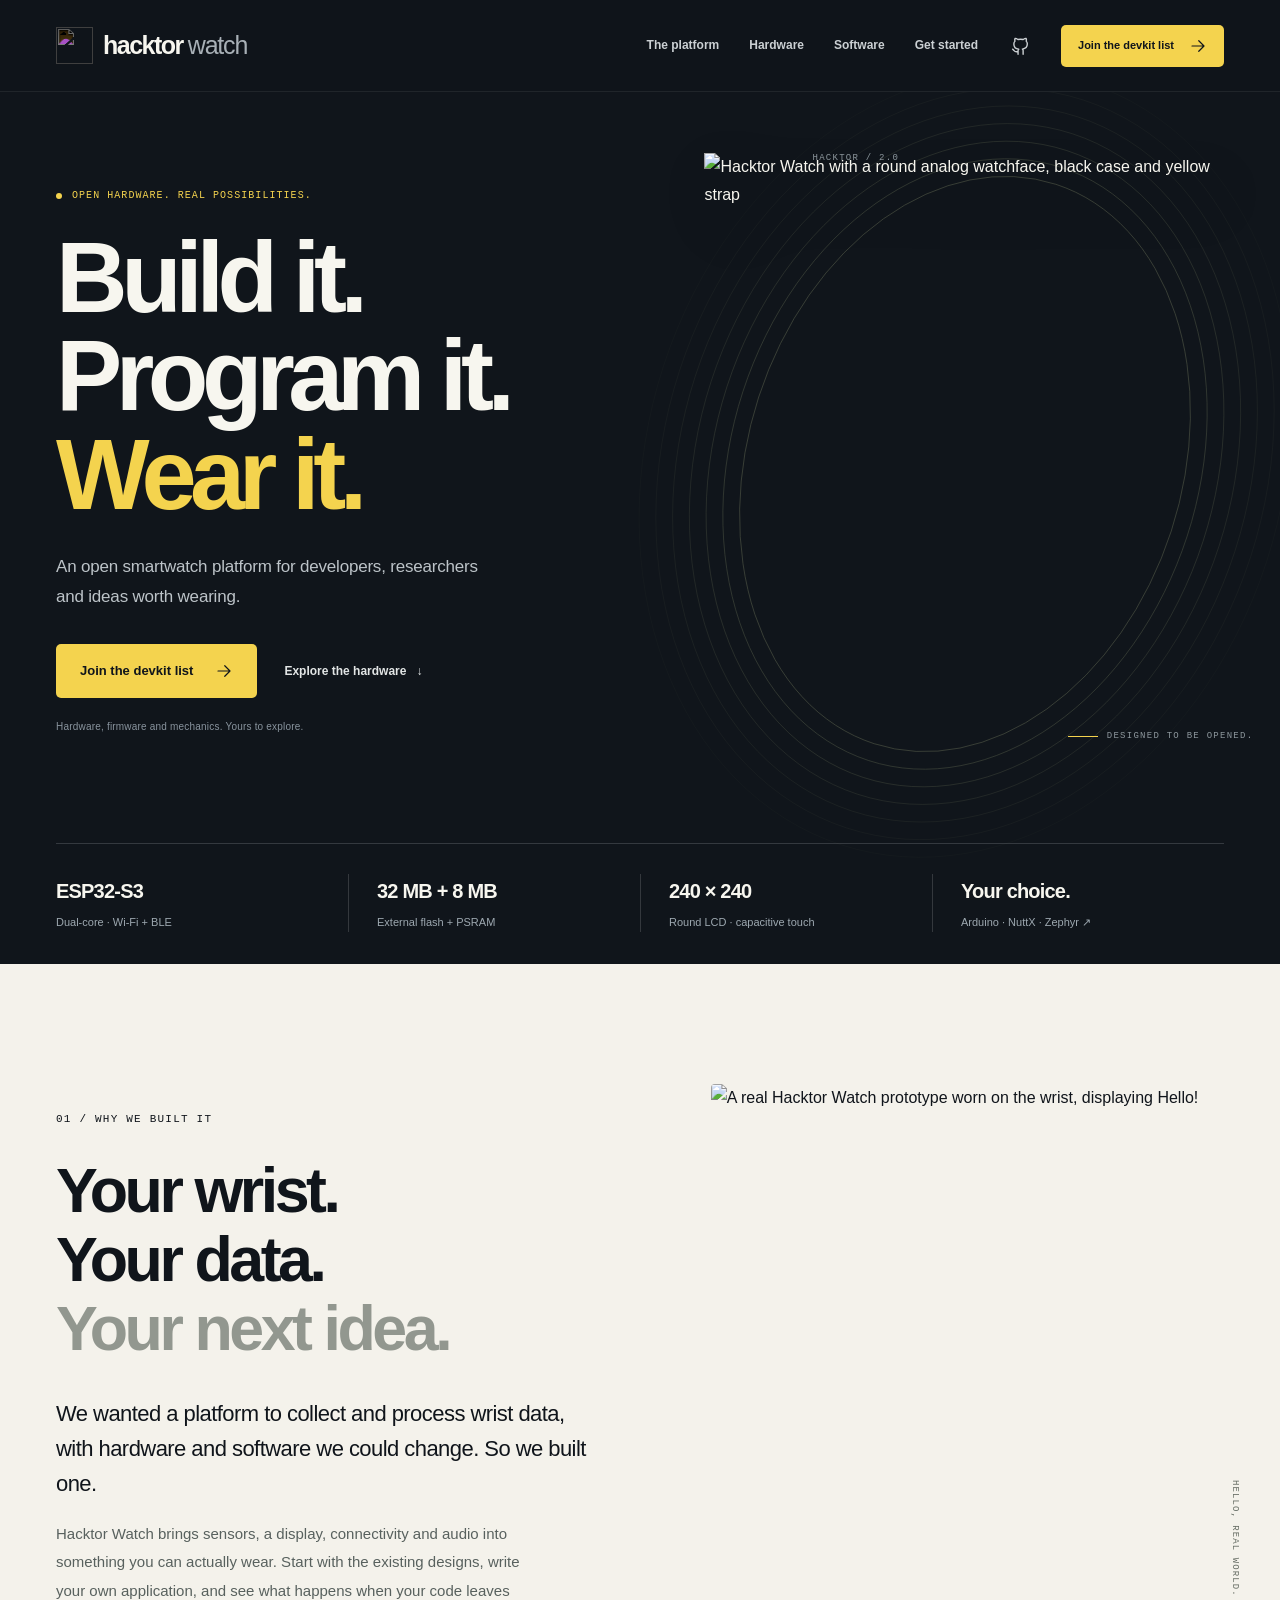
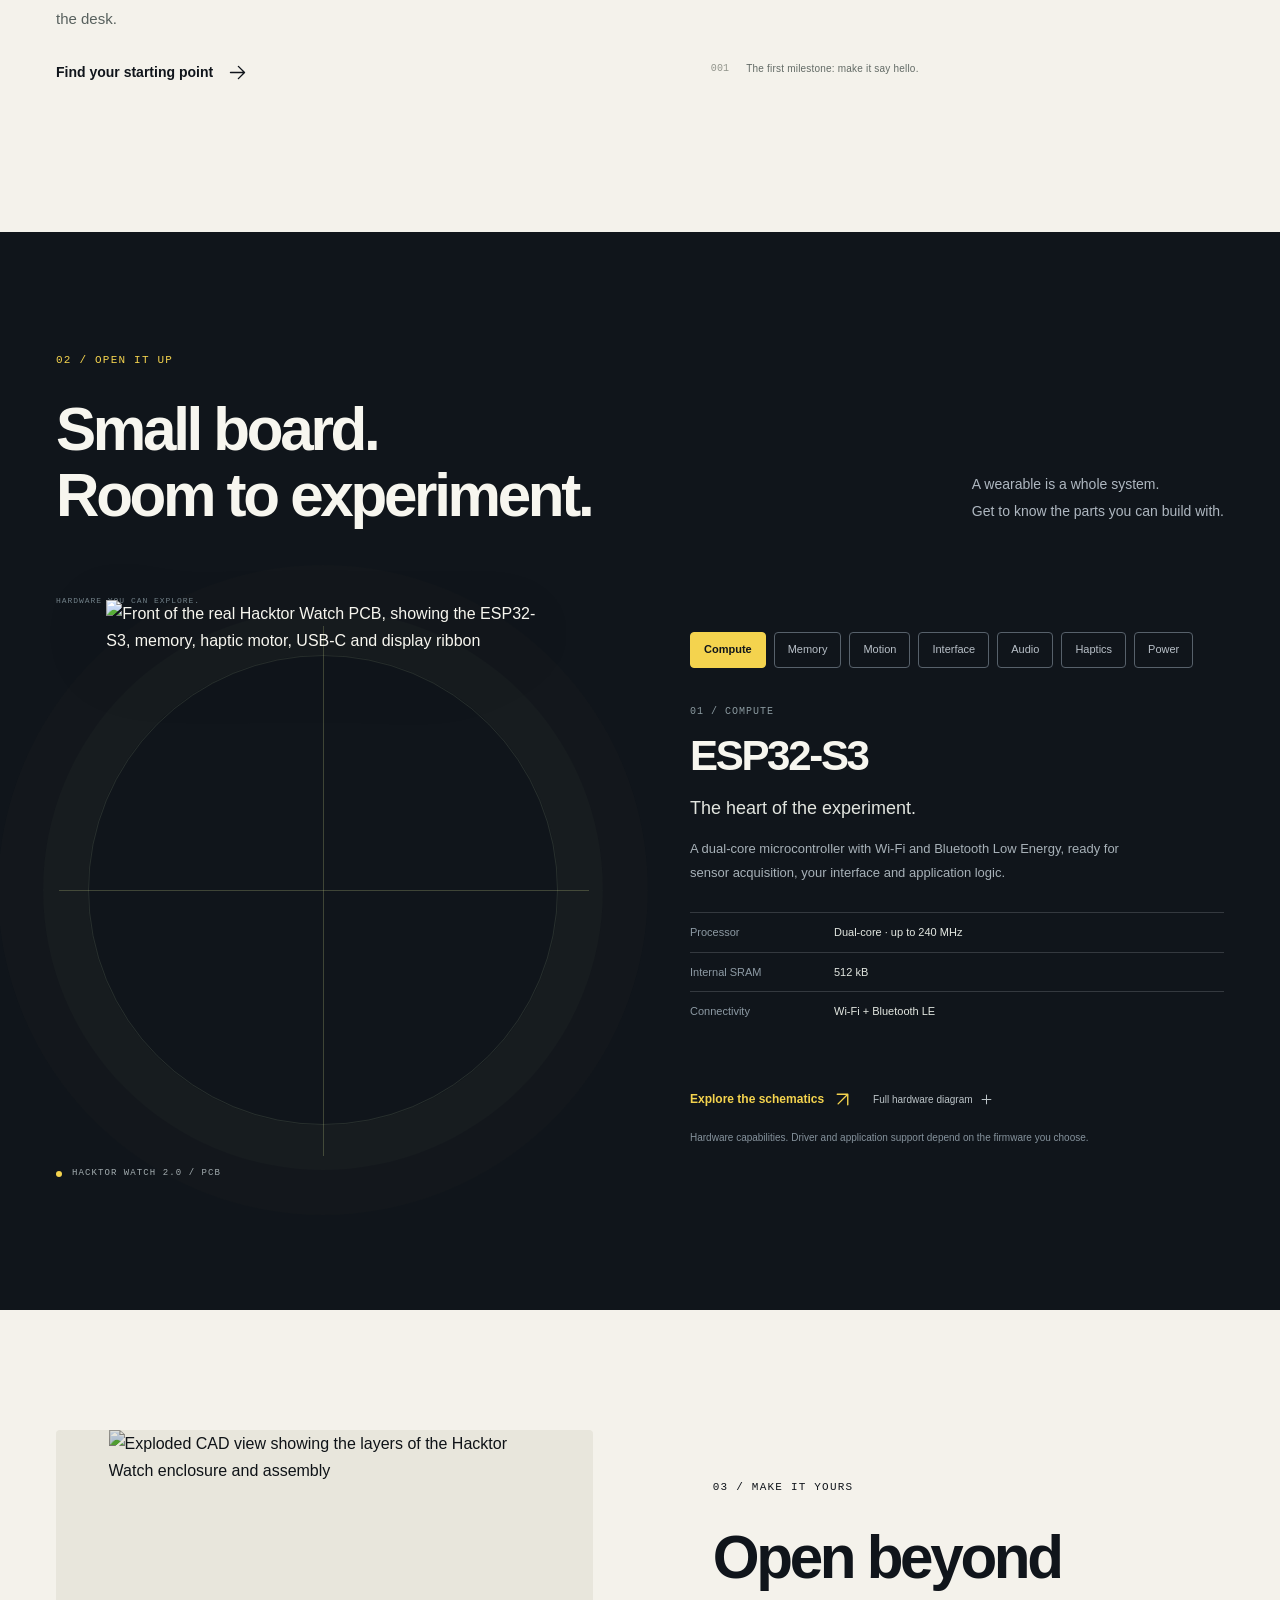
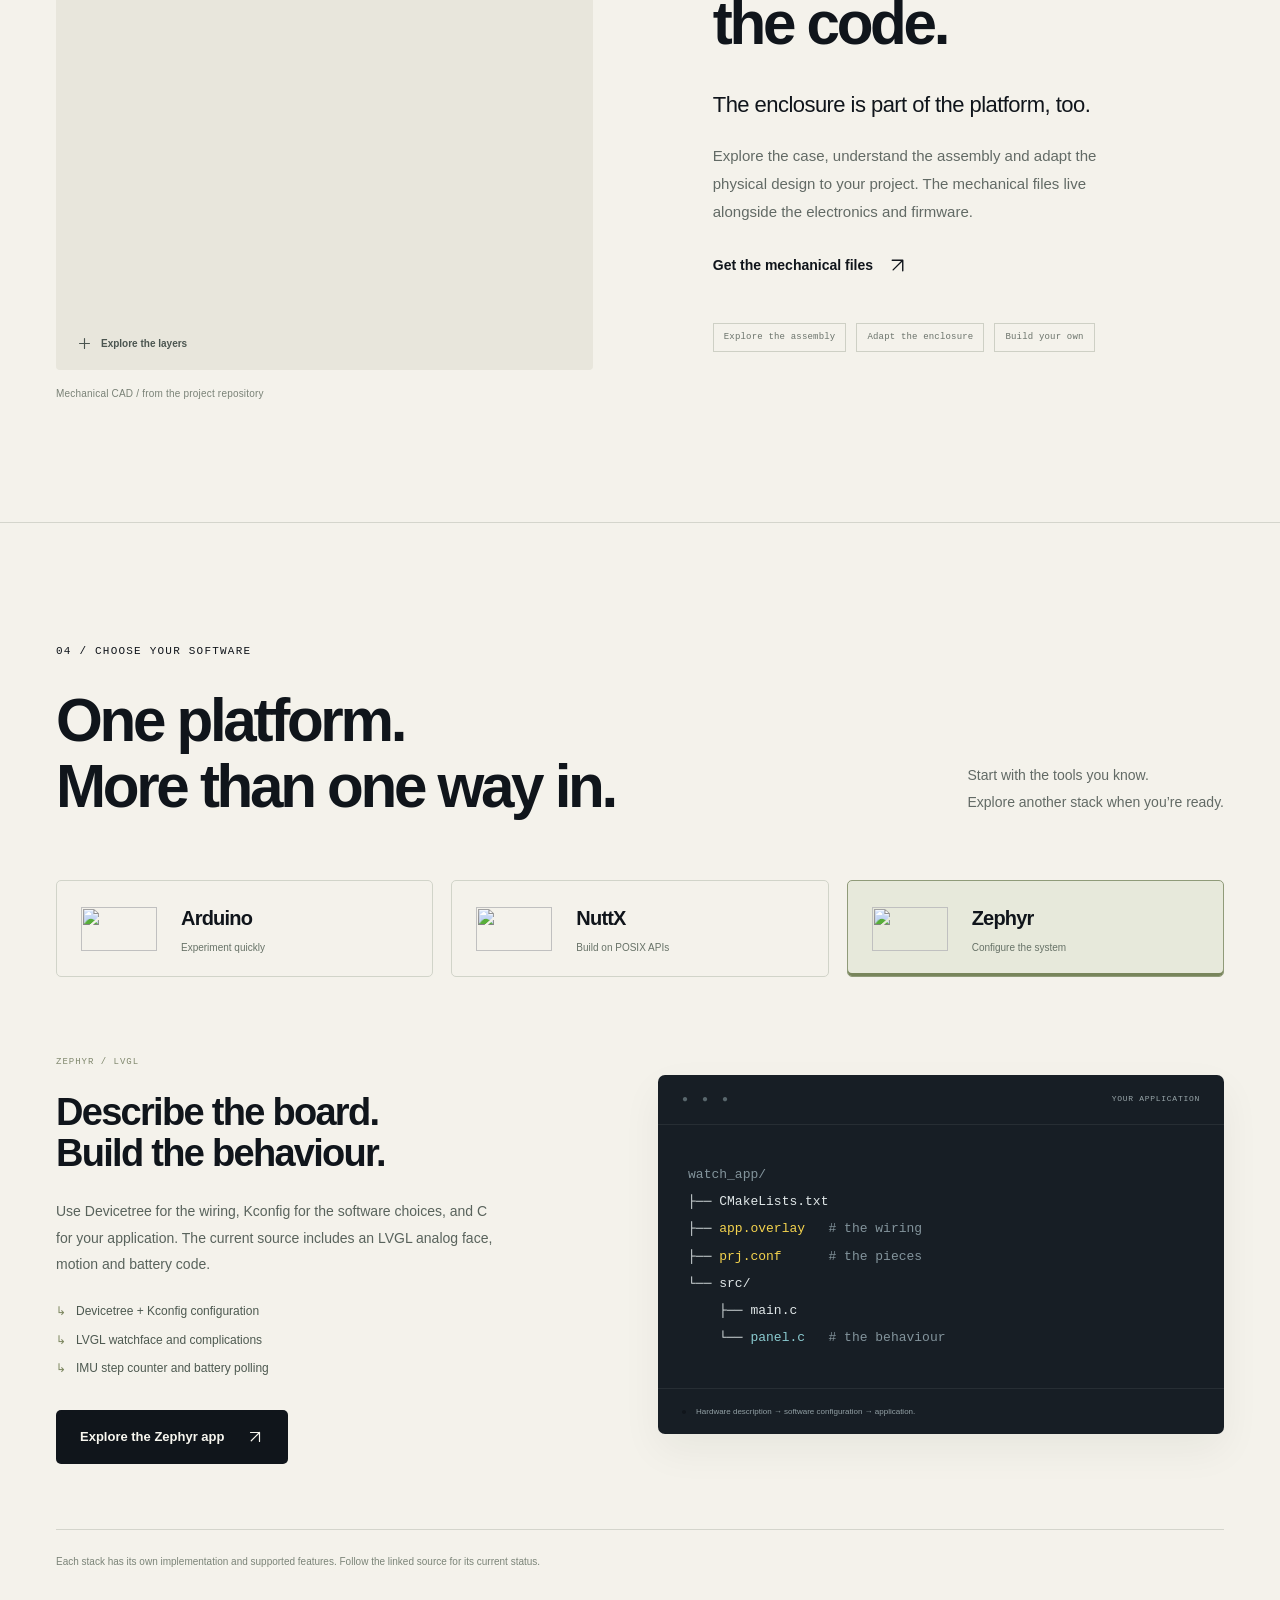
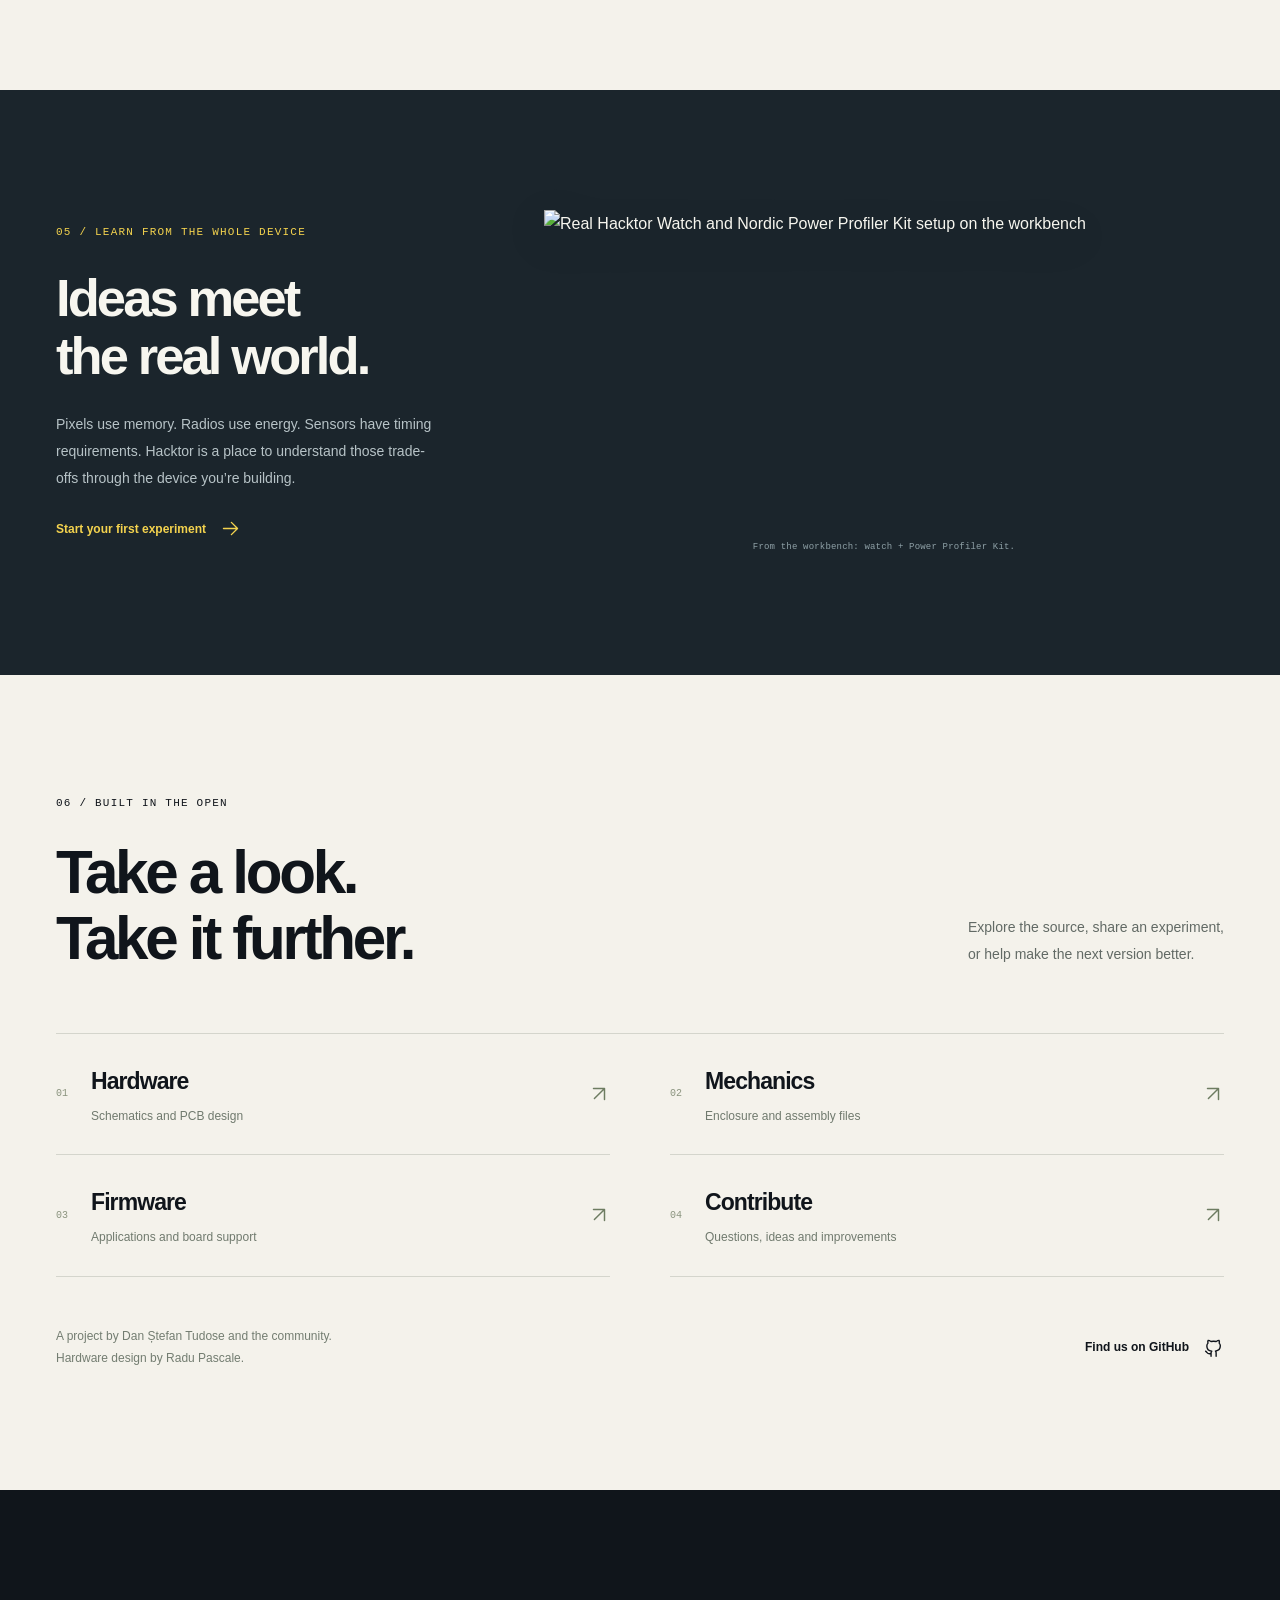
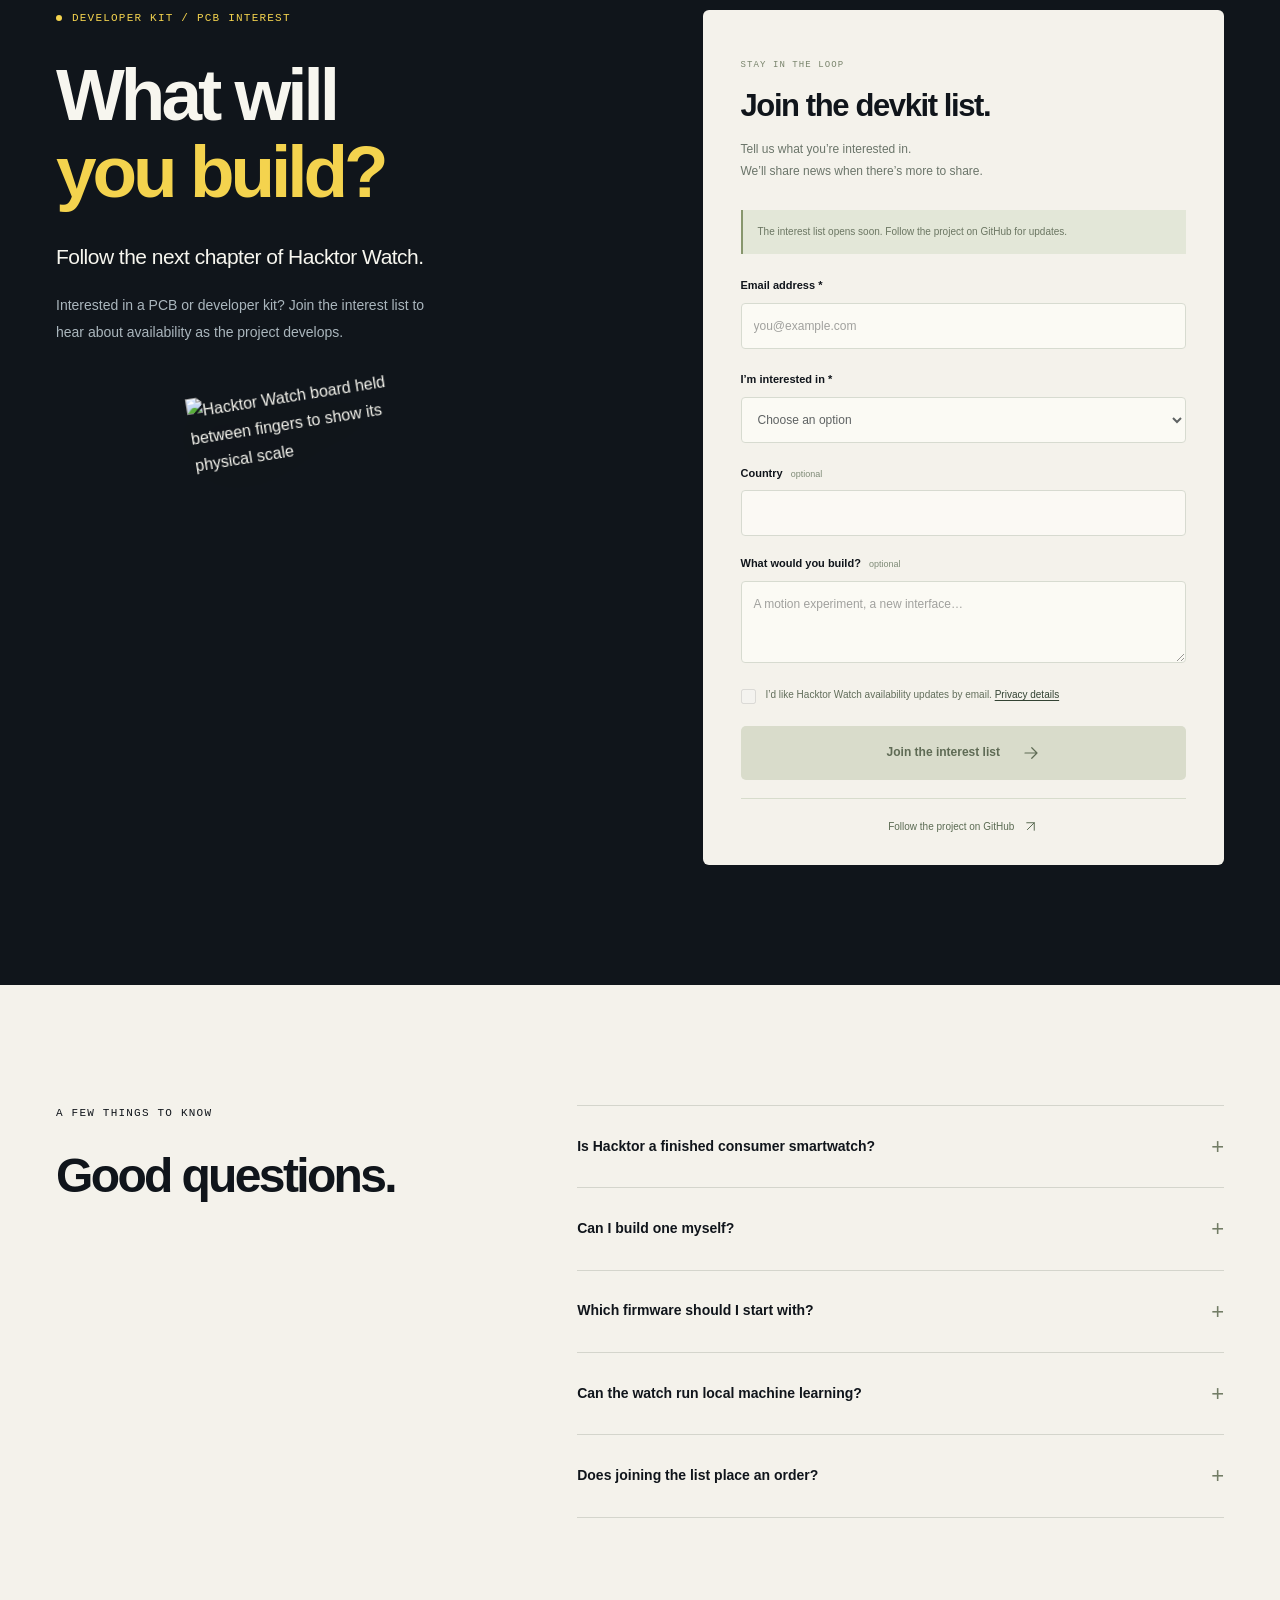
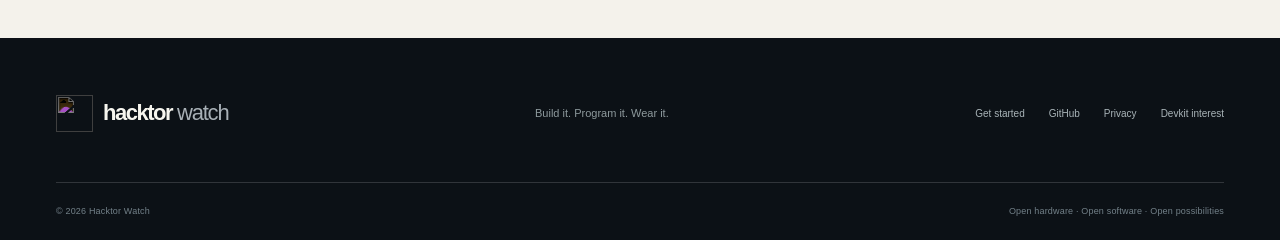
==== index.html @ 2722bc09 "Add files via upload" ====
<!doctype html>
<html lang="en" class="no-js">
<head>
  <meta charset="utf-8">
  <meta name="viewport" content="width=device-width, initial-scale=1">
  <meta name="theme-color" content="#10151b">
  <title>Hacktor Watch — Build it. Program it. Wear it.</title>
  <meta name="description" content="An open smartwatch platform for developers, researchers and ideas worth wearing. Explore the hardware, choose Arduino, NuttX or Zephyr, and follow developer-kit availability.">
  <meta property="og:type" content="website">
  <meta property="og:title" content="Hacktor Watch — Build it. Program it. Wear it.">
  <meta property="og:description" content="Open hardware. Your firmware. A wearable platform for experiments, from motion sensing to local machine learning.">
  <meta property="og:image" content="assets/social-card.jpg">
  <meta name="twitter:card" content="summary_large_image">
  <link rel="icon" href="assets/favicon.svg" type="image/svg+xml">
  <link rel="preload" href="assets/fonts/manrope-latin-variable.woff2" as="font" type="font/woff2" crossorigin>
  <link rel="stylesheet" href="styles.css">
  <script src="site-config.js" defer></script>
  <script src="app.js" defer></script>
  <script src="interest.js" defer></script>
</head>
<body>
  <a class="skip-link" href="#main">Skip to content</a>
  <svg class="icon-definitions" xmlns="http://www.w3.org/2000/svg" aria-hidden="true"><defs>
    <symbol id="arrow" viewBox="0 0 24 24"><path d="M4 12h15M13 5l7 7-7 7"/></symbol>
    <symbol id="external" viewBox="0 0 24 24"><path d="M7 17 18 6M6 6h12v12"/></symbol>
    <symbol id="github" viewBox="0 0 24 24"><path d="M9 19c-4.3 1.3-4.3-2.2-6-2.7M15 22v-3.5a3 3 0 0 0-.8-2.4c2.7-.3 5.6-1.3 5.6-6A4.7 4.7 0 0 0 18.5 7a4.3 4.3 0 0 0-.1-3.1s-1-.3-3.3 1.3a11.4 11.4 0 0 0-6 0C6.8 3.6 5.8 3.9 5.8 3.9A4.3 4.3 0 0 0 5.7 7a4.7 4.7 0 0 0-1.3 3.2c0 4.7 2.9 5.7 5.6 6a3 3 0 0 0-.8 2.4V22"/></symbol>
    <symbol id="plus" viewBox="0 0 24 24"><path d="M12 5v14M5 12h14"/></symbol>
  </defs></svg>

  <header class="site-header" data-header>
    <a class="brand" href="index.html" aria-label="Hacktor Watch home"><img src="assets/logos/hacktor-mark.png" width="38" height="38" alt=""><span>hacktor<span class="brand-watch">watch</span></span></a>
    <button class="menu-toggle" type="button" aria-expanded="false" aria-controls="primary-nav" aria-label="Open navigation" data-menu-toggle><span></span><span></span></button>
    <nav class="primary-nav" id="primary-nav" aria-label="Main navigation">
      <a href="#platform">The platform</a><a href="#hardware">Hardware</a><a href="#software">Software</a><a href="getting-started.html">Get started</a>
      <a class="nav-github" href="https://github.com/hacktorwatch/Hacktor-Watch-2.0" aria-label="Hacktor Watch on GitHub"><svg class="icon" aria-hidden="true" focusable="false"><use href="#github"/></svg></a>
      <a class="button button-small button-yellow" href="#devkit">Join the devkit list <svg class="icon" aria-hidden="true" focusable="false"><use href="#arrow"/></svg></a>
    </nav>
  </header>

  <main id="main">
    <section class="hero dark-section" aria-labelledby="hero-title">
      <div class="hero-grid container">
        <div class="hero-copy">
          <p class="eyebrow"><span class="status-dot"></span> OPEN HARDWARE. REAL POSSIBILITIES.</p>
          <h1 id="hero-title">Build it.<br>Program it.<br><span>Wear it.</span></h1>
          <p class="hero-description">An open smartwatch platform for developers, researchers and ideas worth wearing.</p>
          <div class="button-row"><a class="button button-yellow" href="#devkit">Join the devkit list <svg class="icon" aria-hidden="true" focusable="false"><use href="#arrow"/></svg></a><a class="text-link hero-explore" href="#hardware">Explore the hardware <span aria-hidden="true">↓</span></a></div>
          <p class="hero-note">Hardware, firmware and mechanics. Yours to explore.</p>
        </div>
        <div class="hero-art">
          <svg class="hero-orbits" viewBox="0 0 700 780" fill="none" aria-hidden="true"><g transform="rotate(18 350 390)">
            <ellipse cx="350" cy="390" rx="208" ry="282"/><ellipse cx="350" cy="390" rx="224" ry="299"/><ellipse cx="350" cy="390" rx="240" ry="316"/><ellipse cx="350" cy="390" rx="256" ry="333"/><ellipse cx="350" cy="390" rx="272" ry="350"/><ellipse cx="350" cy="390" rx="288" ry="367"/><ellipse cx="350" cy="390" rx="304" ry="384"/>
          </g></svg>
          <span class="hero-coordinate hero-coordinate-top">HACKTOR / 2.0</span>
          <picture><source media="(max-width: 640px)" srcset="assets/hero-watch-640.webp"><img class="hero-watch" src="assets/hero-watch.webp" width="1083" height="1319" alt="Hacktor Watch with a round analog watchface, black case and yellow strap" fetchpriority="high" decoding="async"></picture>
          <span class="hero-coordinate hero-coordinate-bottom"><span></span> DESIGNED TO BE OPENED.</span>
        </div>
      </div>
      <div class="spec-strip container" aria-label="Platform highlights"><div><span class="spec-value">ESP32-S3</span><span class="spec-label">Dual-core · Wi-Fi + BLE</span></div><div><span class="spec-value">32 MB + 8 MB</span><span class="spec-label">External flash + PSRAM</span></div><div><span class="spec-value">240 × 240</span><span class="spec-label">Round LCD · capacitive touch</span></div><a href="#software"><span class="spec-value">Your choice.</span><span class="spec-label">Arduino · NuttX · Zephyr <span aria-hidden="true">↗</span></span></a></div>
    </section>

    <section class="story light-section section-space" id="platform" aria-labelledby="story-title">
      <div class="container story-grid">
        <div class="story-copy" data-reveal>
          <p class="eyebrow">01 / WHY WE BUILT IT</p>
          <h2 id="story-title">Your wrist.<br>Your data.<br><span class="muted-heading">Your next idea.</span></h2>
          <p class="large-copy">We wanted a platform to collect and process wrist data, with hardware and software we could change. So we built one.</p>
          <p>Hacktor Watch brings sensors, a display, connectivity and audio into something you can actually wear. Start with the existing designs, write your own application, and see what happens when your code leaves the desk.</p>
          <a class="text-link" href="getting-started.html">Find your starting point <svg class="icon" aria-hidden="true" focusable="false"><use href="#arrow"/></svg></a>
        </div>
        <figure class="wrist-figure" data-reveal><img src="assets/wrist-hello.webp" width="1120" height="1400" alt="A real Hacktor Watch prototype worn on the wrist, displaying Hello!" loading="lazy" decoding="async"><figcaption><span class="photo-index">001</span> The first milestone: make it say hello.</figcaption><span class="photo-corner" aria-hidden="true">HELLO, REAL WORLD.</span></figure>
      </div>
    </section>

    <section class="hardware dark-section section-space" id="hardware" aria-labelledby="hardware-title">
      <div class="container">
        <div class="section-heading hardware-heading" data-reveal><div><p class="eyebrow">02 / OPEN IT UP</p><h2 id="hardware-title">Small board.<br>Room to experiment.</h2></div><p>A wearable is a whole system.<br>Get to know the parts you can build with.</p></div>
        <div class="hardware-explorer" data-tabs>
          <div class="hardware-visual" data-reveal><div class="board-rings" aria-hidden="true"></div><img src="assets/pcb.webp" width="1046" height="1400" alt="Front of the real Hacktor Watch PCB, showing the ESP32-S3, memory, haptic motor, USB-C and display ribbon" loading="lazy" decoding="async"><span class="board-label"><span class="status-dot"></span> HACKTOR WATCH 2.0 / PCB</span><span class="board-scale" aria-hidden="true">HARDWARE YOU CAN EXPLORE.</span></div>
          <div class="hardware-controls">
            <div class="subsystem-tabs" role="tablist" aria-label="Hardware subsystems">
              <button type="button" role="tab" id="hardware-tab-compute" aria-controls="hardware-compute" aria-selected="true" tabindex="0">Compute</button>
              <button type="button" role="tab" id="hardware-tab-memory" aria-controls="hardware-memory" aria-selected="false" tabindex="-1">Memory</button>
              <button type="button" role="tab" id="hardware-tab-motion" aria-controls="hardware-motion" aria-selected="false" tabindex="-1">Motion</button>
              <button type="button" role="tab" id="hardware-tab-interface" aria-controls="hardware-interface" aria-selected="false" tabindex="-1">Interface</button>
              <button type="button" role="tab" id="hardware-tab-audio" aria-controls="hardware-audio" aria-selected="false" tabindex="-1">Audio</button>
              <button type="button" role="tab" id="hardware-tab-haptics" aria-controls="hardware-haptics" aria-selected="false" tabindex="-1">Haptics</button>
              <button type="button" role="tab" id="hardware-tab-power" aria-controls="hardware-power" aria-selected="false" tabindex="-1">Power</button>
            </div>
            <article class="hardware-panel" role="tabpanel" id="hardware-compute" aria-labelledby="hardware-tab-compute" tabindex="0"><p class="component-index">01 / COMPUTE</p><h3>ESP32-S3</h3><p class="component-lead">The heart of the experiment.</p><p>A dual-core microcontroller with Wi-Fi and Bluetooth Low Energy, ready for sensor acquisition, your interface and application logic.</p><dl class="component-facts"><div><dt>Processor</dt><dd>Dual-core · up to 240 MHz</dd></div><div><dt>Internal SRAM</dt><dd>512 kB</dd></div><div><dt>Connectivity</dt><dd>Wi-Fi + Bluetooth LE</dd></div></dl></article>
            <article class="hardware-panel" role="tabpanel" id="hardware-memory" aria-labelledby="hardware-tab-memory" tabindex="0" hidden><p class="component-index">02 / MEMORY</p><h3>Space for your work.</h3><p class="component-lead">Code, buffers and bigger ideas.</p><p>External NOR flash and PSRAM give the platform room for applications, assets and working data. How you use that memory is part of the experiment.</p><dl class="component-facts"><div><dt>NOR flash</dt><dd>W25Q256JVEIQ · 32 MB</dd></div><div><dt>PSRAM</dt><dd>ESP-PSRAM64H · 8 MB</dd></div><div><dt>Connection</dt><dd>Serial memory interfaces</dd></div></dl></article>
            <article class="hardware-panel" role="tabpanel" id="hardware-motion" aria-labelledby="hardware-tab-motion" tabindex="0" hidden><p class="component-index">03 / MOTION</p><h3>LSM6DSL</h3><p class="component-lead">Start with a movement.</p><p>A six-axis accelerometer and gyroscope gives your application a view of wrist motion. Explore raw data, gestures and the sensor’s embedded step counter.</p><dl class="component-facts"><div><dt>Motion</dt><dd>3-axis acceleration + rotation</dd></div><div><dt>Interface</dt><dd>I²C + interrupt lines</dd></div><div><dt>Example uses</dt><dd>Steps, wrist wake, motion experiments</dd></div></dl></article>
            <article class="hardware-panel" role="tabpanel" id="hardware-interface" aria-labelledby="hardware-tab-interface" tabindex="0" hidden><p class="component-index">04 / INTERFACE</p><h3>A round canvas.</h3><p class="component-lead">Make your application tangible.</p><p>A colour LCD with capacitive touch is your canvas for watchfaces, complications and new interactions. Create your own interface or build on the existing examples.</p><dl class="component-facts"><div><dt>Display</dt><dd>GC9A01 · 240 × 240 pixels</dd></div><div><dt>Touch</dt><dd>CST816T controller</dd></div><div><dt>Size</dt><dd>1.28-inch round LCD</dd></div></dl></article>
            <article class="hardware-panel" role="tabpanel" id="hardware-audio" aria-labelledby="hardware-tab-audio" tabindex="0" hidden><p class="component-index">05 / AUDIO</p><h3>Listen. Process. Respond.</h3><p class="component-lead">A starting point for local intelligence.</p><p>The microphone and speaker amplifier open up audio experiments. A small wake-word detector has already run on the watch using TensorFlow Lite Micro.</p><dl class="component-facts"><div><dt>Microphone</dt><dd>LMD2718T261-OA1 · PDM</dd></div><div><dt>Speaker amplifier</dt><dd>MAX98357A · I²S</dd></div><div><dt>ML example</dt><dd>Local wake-word detection</dd></div></dl></article>
            <article class="hardware-panel" role="tabpanel" id="hardware-haptics" aria-labelledby="hardware-tab-haptics" tabindex="0" hidden><p class="component-index">06 / HAPTICS</p><h3>Feedback you can feel.</h3><p class="component-lead">Give an interaction a physical response.</p><p>A dedicated haptic driver lets you explore tactile notifications and feedback as part of a wearable interface.</p><dl class="component-facts"><div><dt>Driver</dt><dd>DRV2605YZFR</dd></div><div><dt>Control</dt><dd>I²C</dd></div><div><dt>Explore</dt><dd>Tactile alerts and interaction patterns</dd></div></dl></article>
            <article class="hardware-panel" role="tabpanel" id="hardware-power" aria-labelledby="hardware-tab-power" tabindex="0" hidden><p class="component-index">07 / POWER</p><h3>Every feature has a budget.</h3><p class="component-lead">Understand the whole device.</p><p>Charging, fuel gauging and separate power converters make power behaviour part of the design you can inspect and control.</p><dl class="component-facts"><div><dt>Fuel gauge</dt><dd>MAX17048</dd></div><div><dt>LiPo charger</dt><dd>BQ24040</dd></div><div><dt>Power converters</dt><dd>2 × RT6160A · main + peripherals</dd></div></dl></article>
            <div class="hardware-links"><a class="text-link" href="https://github.com/hacktorwatch/Hacktor-Watch-2.0/tree/main/Hardware">Explore the schematics <svg class="icon" aria-hidden="true" focusable="false"><use href="#external"/></svg></a><a class="subtle-link" href="assets/hardware-diagram.svg" data-lightbox data-caption="Original project hardware block diagram. Bus labels belong to the drawing’s revision; use the current firmware overlay when checking connections.">Full hardware diagram <svg class="icon" aria-hidden="true" focusable="false"><use href="#plus"/></svg></a></div>
            <p class="fine-print">Hardware capabilities. Driver and application support depend on the firmware you choose.</p>
          </div>
        </div>
      </div>
    </section>

    <section class="mechanics light-section section-space" aria-labelledby="mechanics-title">
      <div class="container mechanics-grid">
        <figure class="exploded-figure" data-reveal><a href="assets/exploded.webp" data-lightbox data-caption="Exploded mechanical CAD view from the Hacktor Watch repository." aria-label="Enlarge the exploded mechanical view"><img src="assets/exploded.webp" width="1119" height="1400" alt="Exploded CAD view showing the layers of the Hacktor Watch enclosure and assembly" loading="lazy" decoding="async"><span class="image-enlarge"><svg class="icon" aria-hidden="true" focusable="false"><use href="#plus"/></svg> Explore the layers</span></a><figcaption>Mechanical CAD / from the project repository</figcaption></figure>
        <div class="mechanics-copy" data-reveal><p class="eyebrow">03 / MAKE IT YOURS</p><h2 id="mechanics-title">Open beyond<br>the code.</h2><p class="large-copy">The enclosure is part of the platform, too.</p><p>Explore the case, understand the assembly and adapt the physical design to your project. The mechanical files live alongside the electronics and firmware.</p><a class="text-link" href="https://github.com/hacktorwatch/Hacktor-Watch-2.0/tree/main/Mechanical">Get the mechanical files <svg class="icon" aria-hidden="true" focusable="false"><use href="#external"/></svg></a><div class="mechanical-tags"><span>Explore the assembly</span><span>Adapt the enclosure</span><span>Build your own</span></div></div>
      </div>
    </section>

    <section class="software light-section section-space" id="software" aria-labelledby="software-title">
      <div class="container">
        <div class="section-heading" data-reveal><div><p class="eyebrow">04 / CHOOSE YOUR SOFTWARE</p><h2 id="software-title">One platform.<br>More than one way in.</h2></div><p>Start with the tools you know.<br>Explore another stack when you’re ready.</p></div>
        <div class="software-explorer" data-tabs>
          <div class="software-tabs" role="tablist" aria-label="Firmware stacks"><button type="button" role="tab" id="software-tab-arduino" aria-controls="software-arduino" aria-selected="false" tabindex="-1"><img src="assets/logos/arduino.svg" alt="" width="64" height="44" loading="lazy"><span>Arduino</span><span class="stack-role">Experiment quickly</span></button><button type="button" role="tab" id="software-tab-nuttx" aria-controls="software-nuttx" aria-selected="false" tabindex="-1"><img src="assets/logos/nuttx.png" alt="" width="64" height="44" loading="lazy"><span>NuttX</span><span class="stack-role">Build on POSIX APIs</span></button><button type="button" role="tab" id="software-tab-zephyr" aria-controls="software-zephyr" aria-selected="true" tabindex="0"><img src="assets/logos/zephyr.svg" alt="" width="76" height="44" loading="lazy"><span>Zephyr</span><span class="stack-role">Configure the system</span></button></div>
          <article class="software-panel" id="software-arduino" role="tabpanel" aria-labelledby="software-tab-arduino" tabindex="0" hidden><div class="stack-copy"><span class="small-label">ARDUINO / PLATFORMIO</span><h3>From an idea<br>to the wrist.</h3><p>The Arduino example is a practical way into the hardware. Explore an analog face, step counting, wrist wake, battery indication and BLE time synchronisation.</p><ul class="plain-feature-list"><li>Watchface and complications</li><li>Motion and battery examples</li><li>BLE date and time sync</li></ul><a class="button button-dark" href="https://github.com/hacktorwatch/Hacktor-Watch-2.0/tree/main/Software/Arduino">Open the Arduino project <svg class="icon" aria-hidden="true" focusable="false"><use href="#external"/></svg></a></div><div class="code-window"><div class="code-window-header"><span class="code-dots" aria-hidden="true">● ● ●</span><span>PROJECT MAP</span></div><pre><code><span class="code-muted">Software/Arduino/</span>
├── <span class="code-yellow">platformio.ini</span>
└── src/
    └── <span class="code-cyan">application code</span>

<span class="code-muted">// Start with the existing example.</span>
<span class="code-muted">// Change it. Build it. Try it.</span></code></pre><div class="code-window-footer"><span class="status-dot"></span> Open the README for setup and hardware details.</div></div></article>
          <article class="software-panel" id="software-nuttx" role="tabpanel" aria-labelledby="software-tab-nuttx" tabindex="0" hidden><div class="stack-copy"><span class="small-label">APACHE NUTTX / BOARD PORT</span><h3>Familiar APIs.<br>A different scale.</h3><p>Explore the NuttX port for a POSIX-oriented approach to embedded development, with its board configuration, shell and driver infrastructure.</p><ul class="plain-feature-list"><li>POSIX-style application interfaces</li><li>Shell and board bring-up</li><li>A separate port repository</li></ul><a class="button button-dark" href="https://github.com/radupascale/hectorwatch-nuttx">Explore the NuttX port <svg class="icon" aria-hidden="true" focusable="false"><use href="#external"/></svg></a></div><div class="code-window"><div class="code-window-header"><span class="code-dots" aria-hidden="true">● ● ●</span><span>REPOSITORY MAP</span></div><pre><code><span class="code-muted">hectorwatch-nuttx/</span>
├── <span class="code-yellow">README.md</span>
├── nuttx/       <span class="code-muted"># submodule</span>
└── nuttx-apps/  <span class="code-muted"># submodule</span>

<span class="code-muted"># Follow the port’s setup guide.</span>
<span class="code-muted"># Match the board configuration.</span></code></pre><div class="code-window-footer"><span class="status-dot"></span> Port by Radu Pascale and contributors.</div></div></article>
          <article class="software-panel" id="software-zephyr" role="tabpanel" aria-labelledby="software-tab-zephyr" tabindex="0"><div class="stack-copy"><span class="small-label">ZEPHYR / LVGL</span><h3>Describe the board.<br>Build the behaviour.</h3><p>Use Devicetree for the wiring, Kconfig for the software choices, and C for your application. The current source includes an LVGL analog face, motion and battery code.</p><ul class="plain-feature-list"><li>Devicetree + Kconfig configuration</li><li>LVGL watchface and complications</li><li>IMU step counter and battery polling</li></ul><a class="button button-dark" href="https://github.com/hacktorwatch/Hacktor-Watch-2.0/tree/main/Software/Zephyr">Explore the Zephyr app <svg class="icon" aria-hidden="true" focusable="false"><use href="#external"/></svg></a></div><div class="code-window"><div class="code-window-header"><span class="code-dots" aria-hidden="true">● ● ●</span><span>YOUR APPLICATION</span></div><pre><code><span class="code-muted">watch_app/</span>
├── CMakeLists.txt
├── <span class="code-yellow">app.overlay</span>   <span class="code-muted"># the wiring</span>
├── <span class="code-yellow">prj.conf</span>      <span class="code-muted"># the pieces</span>
└── src/
    ├── main.c
    └── <span class="code-cyan">panel.c</span>   <span class="code-muted"># the behaviour</span></code></pre><div class="code-window-footer"><span class="status-dot"></span> Hardware description → software configuration → application.</div></div></article>
        </div>
        <p class="software-note">Each stack has its own implementation and supported features. Follow the linked source for its current status.</p>
      </div>
    </section>

    <section class="lab dark-section section-space" aria-labelledby="lab-title">
      <div class="container lab-grid"><div data-reveal><p class="eyebrow">05 / LEARN FROM THE WHOLE DEVICE</p><h2 id="lab-title">Ideas meet<br>the real world.</h2><p>Pixels use memory. Radios use energy. Sensors have timing requirements. Hacktor is a place to understand those trade-offs through the device you’re building.</p><a class="text-link" href="getting-started.html">Start your first experiment <svg class="icon" aria-hidden="true" focusable="false"><use href="#arrow"/></svg></a></div><figure data-reveal><img src="assets/lab.webp" width="1600" height="722" alt="Real Hacktor Watch and Nordic Power Profiler Kit setup on the workbench" loading="lazy" decoding="async"><figcaption>From the workbench: watch + Power Profiler Kit.</figcaption></figure></div>
    </section>

    <section class="open-project light-section section-space" id="project" aria-labelledby="project-title">
      <div class="container"><div class="section-heading" data-reveal><div><p class="eyebrow">06 / BUILT IN THE OPEN</p><h2 id="project-title">Take a look.<br>Take it further.</h2></div><p>Explore the source, share an experiment,<br>or help make the next version better.</p></div><div class="repo-links"><a href="https://github.com/hacktorwatch/Hacktor-Watch-2.0/tree/main/Hardware"><span class="repo-index">01</span><span><strong>Hardware</strong><small>Schematics and PCB design</small></span><svg class="icon" aria-hidden="true" focusable="false"><use href="#external"/></svg></a><a href="https://github.com/hacktorwatch/Hacktor-Watch-2.0/tree/main/Mechanical"><span class="repo-index">02</span><span><strong>Mechanics</strong><small>Enclosure and assembly files</small></span><svg class="icon" aria-hidden="true" focusable="false"><use href="#external"/></svg></a><a href="https://github.com/hacktorwatch/Hacktor-Watch-2.0/tree/main/Software"><span class="repo-index">03</span><span><strong>Firmware</strong><small>Applications and board support</small></span><svg class="icon" aria-hidden="true" focusable="false"><use href="#external"/></svg></a><a href="https://github.com/hacktorwatch/Hacktor-Watch-2.0/issues"><span class="repo-index">04</span><span><strong>Contribute</strong><small>Questions, ideas and improvements</small></span><svg class="icon" aria-hidden="true" focusable="false"><use href="#external"/></svg></a></div><div class="project-credit"><p>A project by Dan Ștefan Tudose and the community.<br>Hardware design by Radu Pascale.</p><a class="text-link" href="https://github.com/hacktorwatch">Find us on GitHub <svg class="icon" aria-hidden="true" focusable="false"><use href="#github"/></svg></a></div></div>
    </section>

    <section class="devkit dark-section section-space" id="devkit" aria-labelledby="devkit-title">
      <div class="container devkit-grid"><div class="devkit-copy" data-reveal><p class="eyebrow"><span class="status-dot"></span> DEVELOPER KIT / PCB INTEREST</p><h2 id="devkit-title">What will<br><span>you build?</span></h2><p class="large-copy">Follow the next chapter of Hacktor Watch.</p><p>Interested in a PCB or developer kit? Join the interest list to hear about availability as the project develops.</p><img class="devkit-board" src="assets/pcb-hand.webp" width="633" height="1400" alt="Hacktor Watch board held between fingers to show its physical scale" loading="lazy" decoding="async"></div>
        <div class="interest-card"><span class="form-eyebrow">STAY IN THE LOOP</span><h3>Join the devkit list.</h3><p>Tell us what you’re interested in.<br>We’ll share news when there’s more to share.</p><form data-interest-form><p class="form-status" data-interest-status role="status" aria-live="polite">The interest list opens soon. Follow the project on GitHub for updates.</p><label for="interest-email">Email address <span aria-hidden="true">*</span></label><input type="email" id="interest-email" name="email" placeholder="you@example.com" autocomplete="email" required maxlength="254" disabled><label for="interest-type">I’m interested in <span aria-hidden="true">*</span></label><select id="interest-type" name="interest" required disabled><option value="" disabled selected>Choose an option</option><option value="pcb">PCB only</option><option value="devkit">Developer kit</option><option value="either">Either — keep me posted</option></select><div class="form-optional-fields"><div><label for="interest-country">Country <span class="optional">optional</span></label><input type="text" id="interest-country" name="country" autocomplete="country-name" maxlength="100" disabled></div><div><label for="interest-project">What would you build? <span class="optional">optional</span></label><textarea id="interest-project" name="project" rows="2" maxlength="1200" placeholder="A motion experiment, a new interface…" disabled></textarea></div></div><div class="honeypot" aria-hidden="true"><label for="interest-website">Leave this field empty</label><input type="text" id="interest-website" name="website" tabindex="-1" autocomplete="off" disabled></div><label class="checkbox-label"><input type="checkbox" name="updatesConsent" value="yes" required disabled><span>I’d like Hacktor Watch availability updates by email. <a href="privacy.html">Privacy details</a></span></label><button type="submit" class="button button-yellow interest-submit" data-interest-submit disabled>Join the interest list <svg class="icon" aria-hidden="true" focusable="false"><use href="#arrow"/></svg></button><noscript><p class="fine-print">Enable JavaScript to use the interest form when registration opens.</p></noscript></form><a class="form-github" href="https://github.com/hacktorwatch/Hacktor-Watch-2.0">Follow the project on GitHub <svg class="icon" aria-hidden="true" focusable="false"><use href="#external"/></svg></a></div>
      </div>
    </section>

    <section class="faq light-section section-space" aria-labelledby="faq-title"><div class="container faq-grid"><div><p class="eyebrow">A FEW THINGS TO KNOW</p><h2 id="faq-title">Good questions.</h2></div><div class="faq-list"><details><summary>Is Hacktor a finished consumer smartwatch?<span aria-hidden="true">+</span></summary><p>Hacktor is an open wearable platform for development and experimentation. The current interest list concerns PCBs and developer kits. Package contents and availability will be announced when they are defined.</p></details><details><summary>Can I build one myself?<span aria-hidden="true">+</span></summary><p>The hardware, firmware and mechanical designs are published in the project repositories. Start with the design files and the instructions for your chosen firmware. Assembly requires appropriate electronics tools and experience.</p></details><details><summary>Which firmware should I start with?<span aria-hidden="true">+</span></summary><p>Arduino is a practical route for rapid experiments. NuttX offers a POSIX-oriented environment, while Zephyr combines an RTOS, hardware description and configurable services. Explore the software section for the current examples and supported features.</p></details><details><summary>Can the watch run local machine learning?<span aria-hidden="true">+</span></summary><p>A small wake-word detector has run on Hacktor Watch using TensorFlow Lite Micro. Model size, working memory, audio processing and listening time all affect what fits your application.</p></details><details><summary>Does joining the list place an order?<span aria-hidden="true">+</span></summary><p>No. It registers interest in future PCB or developer-kit availability. There is no payment or purchase commitment.</p></details></div></div></section>
  </main>

  <footer class="site-footer"><div class="container footer-top"><a class="brand" href="index.html"><img src="assets/logos/hacktor-mark.png" width="38" height="38" alt=""><span>hacktor<span class="brand-watch">watch</span></span></a><p>Build it. Program it. Wear it.</p><div class="footer-links"><a href="getting-started.html">Get started</a><a href="https://github.com/hacktorwatch">GitHub</a><a href="privacy.html">Privacy</a><a href="#devkit">Devkit interest</a></div></div><div class="container footer-bottom"><span>© 2026 Hacktor Watch</span><span>Open hardware · Open software · Open possibilities</span></div></footer>

  <dialog class="image-dialog" aria-labelledby="image-dialog-caption" data-image-dialog><button type="button" class="dialog-close" aria-label="Close image" data-dialog-close>×</button><div class="dialog-image-wrap"><img src="assets/exploded.webp" alt="" data-dialog-image></div><p id="image-dialog-caption" data-dialog-caption></p></dialog>
</body>
</html>
---- styles.css ----
@font-face{font-family:Manrope;src:url('assets/fonts/manrope-latin-variable.woff2') format('woff2');font-style:normal;font-weight:200 800;font-display:swap;unicode-range:U+0000-00FF,U+0131,U+0152-0153,U+02BB-02BC,U+02C6,U+02DA,U+02DC,U+0304,U+0308,U+0329,U+2000-206F,U+20AC,U+2122,U+2191,U+2193,U+2212,U+2215,U+FEFF,U+FFFD}
@font-face{font-family:Manrope;src:url('assets/fonts/manrope-latin-ext-variable.woff2') format('woff2');font-style:normal;font-weight:200 800;font-display:swap;unicode-range:U+0100-02BA,U+02BD-02C5,U+02C7-02CC,U+02CE-02D7,U+02DD-02FF,U+0304,U+0308,U+0329,U+1D00-1DBF,U+1E00-1E9F,U+1EF2-1EFF,U+2020,U+20A0-20AB,U+20AD-20C0,U+2113,U+2C60-2C7F,U+A720-A7FF}
:root{--ink:#10151b;--ink-soft:#19212a;--paper:#f4f2eb;--paper-dark:#eae8df;--yellow:#f4d34e;--yellow-hover:#ffe779;--text:#f7f6ef;--muted:#aeb7c0;--line:rgba(240,243,245,.16);--dark-line:#d4d5cc;--cyan:#8acbd0;--font:Manrope,Arial,sans-serif;--mono:ui-monospace,SFMono-Regular,Consolas,monospace}
*,*::before,*::after{box-sizing:border-box}
html{scroll-behavior:smooth;scroll-padding-top:105px}
body{margin:0;background:var(--ink);color:var(--text);font:400 16px/1.7 var(--font);-webkit-font-smoothing:antialiased}
body.dialog-is-open{overflow:hidden}
button,input,select,textarea{font:inherit}
button,a,input,select,textarea{-webkit-tap-highlight-color:transparent}
button{cursor:pointer}
a{color:inherit;text-decoration:none}
img,svg{max-width:100%}
img{display:block;height:auto}
button{color:inherit}
button:disabled{cursor:not-allowed}
::selection{background:var(--yellow);color:var(--ink)}
:focus-visible{outline:3px solid var(--yellow);outline-offset:5px}
.light-section :focus-visible,.interest-card :focus-visible{outline-color:#796817}
[hidden]{display:none!important}
.icon-definitions{position:absolute;width:0;height:0;overflow:hidden}
.icon{width:21px;height:21px;flex-shrink:0;fill:none;stroke:currentColor;stroke-width:1.6;stroke-linecap:round;stroke-linejoin:round;vertical-align:middle}
.container{width:min(1320px,calc(100% - 112px));margin-inline:auto}
.dark-section{background:var(--ink);color:var(--text)}
.light-section{background:var(--paper);color:var(--ink)}
.section-space{padding-block:120px}
.eyebrow,.small-label{font-family:var(--mono);font-size:11px;line-height:1.5;font-weight:500;letter-spacing:.11em;text-transform:uppercase}
.eyebrow{display:flex;align-items:center;gap:10px;margin:0 0 29px}
.dark-section .eyebrow{color:var(--yellow)}
.status-dot{display:inline-block;width:6px;height:6px;background:var(--yellow);border-radius:50%;flex-shrink:0}
.light-section .status-dot{background:var(--ink)}
h1,h2,h3,h4,p,figure{margin:0}
h1,h2,h3,h4{line-height:1.1;font-weight:650}
h2{font-size:clamp(40px,4.7vw,65px);letter-spacing:-.055em}
h3{font-size:32px;letter-spacing:-.045em}
p+p{margin-top:18px}
.large-copy{font-size:22px;line-height:1.6;font-weight:500;letter-spacing:-.025em}
.text-link{display:inline-flex;align-items:center;gap:14px;font-size:14px;font-weight:700;line-height:1.5;transition:gap .2s}
.text-link:hover{gap:20px}
.button{display:inline-flex;align-items:center;justify-content:center;gap:22px;min-height:54px;padding:15px 23px;border:1px solid transparent;border-radius:5px;font-size:13px;font-weight:750;line-height:1.4;transition:background .2s,transform .2s,border-color .2s}
.button .icon{width:18px;height:18px}
.button:hover{transform:translateY(-2px)}
.button-yellow{background:var(--yellow);color:var(--ink)}
.button-yellow:hover{background:var(--yellow-hover)}
.button-dark{background:var(--ink);color:var(--text)}
.button-dark:hover{background:#2c3540}
.button-outline{border-color:currentColor;background:transparent}
.button-small{min-height:41px;padding:11px 16px;font-size:11px;gap:15px}
.button-row{display:flex;align-items:center;flex-wrap:wrap;gap:28px}
.skip-link{position:fixed;left:16px;top:12px;padding:12px 20px;z-index:100;background:var(--yellow);color:var(--ink);transform:translateY(-160%)}
.skip-link:focus{transform:none}
.site-header{position:sticky;top:0;z-index:30;display:flex;align-items:center;justify-content:space-between;gap:32px;min-height:92px;padding:20px 56px;background:rgba(16,21,27,.97);border-bottom:1px solid rgba(255,255,255,.07);backdrop-filter:blur(16px)}
.brand{display:inline-flex;align-items:center;gap:10px;flex-shrink:0;font-size:25px;font-weight:800;line-height:1;letter-spacing:-1.5px}
.brand>img{width:37px;height:37px;object-fit:contain;filter:invert(1)}
.brand-watch{font-weight:400;margin-left:5px;color:#a8b0b6;letter-spacing:-1.2px}
.primary-nav{display:flex;align-items:center;gap:30px;font-size:12px;font-weight:550}
.primary-nav>a:not(.button){color:#cbd0d3;transition:color .2s}
.primary-nav>a:hover{color:var(--yellow)}
.primary-nav>a.button:hover{color:var(--ink)}
.nav-github{margin-left:2px}
.menu-toggle{display:none;border:0;background:transparent;padding:10px}
.menu-toggle span{display:block;width:24px;height:1px;background:var(--text);margin:6px 0;transition:transform .2s}
.hero{overflow:hidden}
.hero-grid{position:relative;display:grid;grid-template-columns:1.08fr 1fr;gap:30px;align-items:center;min-height:740px;padding-block:47px 54px}
.hero-copy{position:relative;z-index:2;padding-bottom:5px}
.hero .eyebrow{margin-bottom:26px;font-size:10px;letter-spacing:.105em}
.hero h1{font-size:clamp(74px,7.75vw,112px);font-weight:650;line-height:.99;letter-spacing:-.065em}
.hero h1 span{color:var(--yellow)}
.hero-description{max-width:445px;margin-top:28px;color:#bcc3c8;font-size:17px;line-height:1.8;letter-spacing:-.2px}
.hero .button-row{margin-top:31px;gap:27px}
.hero-explore{font-size:12px;gap:10px;color:#e2e5e5}
.hero-note{font-size:10px;color:#89949e;margin-top:20px;letter-spacing:.02em}
.hero-art{position:relative;display:flex;align-items:center;justify-content:center;min-height:650px;margin-right:-18px}
.hero-art picture{display:block;position:relative;z-index:1;width:94%;max-width:510px}
.hero-watch{width:100%;height:auto;max-height:650px;object-fit:contain;filter:drop-shadow(14px 27px 27px rgba(0,0,0,.35));animation:watch-float 12s ease-in-out infinite}
.hero-orbits{position:absolute;left:51%;top:50%;transform:translate(-50%,-50%);width:730px;max-width:none;height:auto;stroke:#8d956f;stroke-width:.7;opacity:.4}
.hero-orbits ellipse:nth-child(2){opacity:.8}.hero-orbits ellipse:nth-child(3){opacity:.6}.hero-orbits ellipse:nth-child(4){opacity:.45}.hero-orbits ellipse:nth-child(5){opacity:.3}.hero-orbits ellipse:nth-child(6){opacity:.2}.hero-orbits ellipse:nth-child(7){opacity:.12}
.hero-coordinate{position:absolute;z-index:2;color:#8d979d;font:9px/1.5 var(--mono);letter-spacing:.14em;white-space:nowrap}
.hero-coordinate-top{left:24%;top:2%}
.hero-coordinate-bottom{right:-2%;bottom:7%;display:flex;align-items:center;gap:9px}
.hero-coordinate-bottom span{width:30px;height:1px;background:var(--yellow)}
.spec-strip{display:grid;grid-template-columns:repeat(4,1fr);padding-block:30px 32px;border-top:1px solid var(--line)}
.spec-strip>div,.spec-strip>a{display:flex;flex-direction:column;padding-inline:28px;border-left:1px solid var(--line)}
.spec-strip>:first-child{padding-left:0;border:0}
.spec-value{font-size:20px;letter-spacing:-.04em;font-weight:600}
.spec-label{font-size:11px;color:#9da8b0;margin-top:5px}
.spec-strip a:hover .spec-value{color:var(--yellow)}
.story-grid{display:grid;grid-template-columns:1fr .96fr;gap:120px;align-items:center}
.story-copy h2{font-size:clamp(44px,4.9vw,71px)}
.muted-heading{color:#92978f}
.story-copy .large-copy{margin-top:33px}
.story-copy>p:not(.eyebrow):not(.large-copy){max-width:465px;color:#58615e;font-size:15px;line-height:1.9}
.story-copy .text-link{margin-top:28px}
.wrist-figure{position:relative;padding-bottom:35px}
.wrist-figure>img{width:100%;height:560px;object-fit:cover;object-position:50% 50%;border-radius:4px}
figcaption{font-size:10px;line-height:1.6;letter-spacing:.02em}
.wrist-figure figcaption{display:flex;gap:17px;margin-top:17px;color:#626a65}
.photo-index{font-family:var(--mono);color:#92958c}
.photo-corner{position:absolute;right:-17px;bottom:115px;writing-mode:vertical-rl;color:#656c63;letter-spacing:.12em;font:9px/1.5 var(--mono)}
.section-heading{display:flex;align-items:flex-end;justify-content:space-between;gap:60px;margin-bottom:60px}
.section-heading>p{font-size:14px;line-height:1.9;max-width:360px;color:#626a65;padding-bottom:5px}
.dark-section .section-heading>p{color:var(--muted)}
.hardware{position:relative;overflow:hidden}
.hardware-explorer{display:grid;grid-template-columns:1fr 1fr;gap:100px;align-items:center;margin-top:45px}
.hardware-visual{position:relative;min-height:600px;display:flex;align-items:center;justify-content:center}
.hardware-visual>img{position:relative;z-index:1;width:auto;height:580px;max-width:86%;object-fit:contain;filter:drop-shadow(0 20px 32px #0006)}
.board-rings{position:absolute;width:470px;height:470px;border:1px solid #59645155;border-radius:50%;box-shadow:0 0 0 45px #59645110,0 0 0 90px #59645108}
.board-rings::before,.board-rings::after{content:'';position:absolute;background:#a6b07450}
.board-rings::before{left:50%;top:-30px;width:1px;height:530px}.board-rings::after{left:-30px;top:50%;width:530px;height:1px}
.board-label{position:absolute;left:0;bottom:9px;display:flex;align-items:center;gap:10px;font:9px/1.5 var(--mono);letter-spacing:.12em;color:#a2acaf}
.board-scale{position:absolute;top:5px;left:0;color:#728189;font:8px/1.5 var(--mono);letter-spacing:.12em}
.subsystem-tabs{display:flex;flex-wrap:wrap;gap:8px;margin-bottom:36px}
.subsystem-tabs button{background:transparent;border:1px solid #57616b;color:#b8c0c8;border-radius:4px;padding:9px 13px;font-size:11px;line-height:1.4;transition:background .18s,color .18s,border-color .18s}
.subsystem-tabs button[aria-selected=true]{background:var(--yellow);border-color:var(--yellow);color:var(--ink);font-weight:700}
.subsystem-tabs button:hover{border-color:var(--yellow);color:var(--yellow)}
.subsystem-tabs button[aria-selected=true]:hover{color:var(--ink)}
.hardware-panel{min-height:355px}
.component-index{color:#8a999f;font:10px/1.5 var(--mono);letter-spacing:.1em;margin:0 0 14px}
.hardware-panel h3{font-size:42px;font-weight:600;letter-spacing:-.055em}
.hardware-panel>.component-lead{font-size:18px;line-height:1.6;color:#e2e5df;margin-top:15px}
.hardware-panel>p:not(.component-index):not(.component-lead){font-size:13px;line-height:1.9;color:#a7b1b8;margin-top:14px;max-width:465px}
.component-facts{margin:26px 0 0;padding:0}
.component-facts>div{display:grid;grid-template-columns:126px 1fr;gap:18px;padding-block:10px;border-top:1px solid var(--line);font-size:11px;line-height:1.7}
.component-facts dt{color:#8d9aa4}.component-facts dd{margin:0;color:#e3e7e1}
.hardware-links{display:flex;flex-wrap:wrap;align-items:center;gap:20px;margin-top:30px}
.hardware-links .text-link{font-size:12px;color:var(--yellow);gap:8px}
.subtle-link{display:inline-flex;align-items:center;gap:6px;font-size:10px;color:#bcc4c8}
.subtle-link .icon{width:15px;height:15px}
.fine-print{font-size:10px;line-height:1.8;color:#85929c}
.hardware-controls>.fine-print{margin-top:19px;max-width:430px}
.mechanics{border-bottom:1px solid var(--dark-line)}
.mechanics-grid{display:grid;grid-template-columns:1.05fr 1fr;gap:120px;align-items:center}
.exploded-figure>a{position:relative;display:flex;align-items:center;justify-content:center;background:#e8e6dc;border-radius:4px;min-height:540px;overflow:hidden}
.exploded-figure img{width:auto;max-width:92%;max-height:540px;object-fit:contain;mix-blend-mode:multiply;transition:transform .4s}
.exploded-figure a:hover img{transform:scale(1.035)}
.image-enlarge{display:flex;align-items:center;gap:8px;position:absolute;left:20px;bottom:18px;font-size:10px;font-weight:650;color:#4b5550}
.image-enlarge .icon{width:17px;height:17px}
.exploded-figure figcaption{color:#7a8277;margin-top:16px}
.mechanics-copy .large-copy{margin-top:30px}
.mechanics-copy>p:not(.eyebrow):not(.large-copy){font-size:15px;line-height:1.85;color:#626a65;margin-top:20px;max-width:440px}
.mechanics-copy .text-link{margin-top:30px}
.mechanical-tags{display:flex;flex-wrap:wrap;gap:10px;margin-top:44px}
.mechanical-tags span{font:9px/1.5 var(--mono);letter-spacing:.02em;border:1px solid #ced0c5;padding:7px 10px;color:#6b736b}
.software-tabs{display:grid;grid-template-columns:repeat(3,1fr);gap:18px;margin-bottom:38px}
.software-tabs button{display:grid;grid-template-columns:82px 1fr;grid-template-rows:auto auto;column-gap:18px;align-items:center;text-align:left;padding:20px 24px;border:1px solid #d1d4c9;border-radius:5px;background:transparent;color:var(--ink);transition:border-color .2s,background .2s;min-width:0}
.software-tabs button>img{grid-row:span 2;width:76px;height:44px;object-fit:contain;object-position:left center}
.software-tabs button>span:not(.stack-role){font-size:20px;font-weight:700;letter-spacing:-.04em}
.software-tabs .stack-role{font-size:10px;color:#677267;margin-top:4px}
.software-tabs button[aria-selected=true]{background:#e7e9db;border-color:#909b79;box-shadow:inset 0 -3px 0 #78855b}
.software-tabs button:hover{border-color:#839176}
.software-panel{display:grid;grid-template-columns:.95fr 1.05fr;gap:90px;align-items:center;padding:30px 0}
.stack-copy>.small-label{color:#81896f;font-size:9px}
.stack-copy h3{font-size:38px;margin-top:19px}
.stack-copy>p{font-size:14px;line-height:1.9;color:#59635c;max-width:440px;margin-top:23px}
.plain-feature-list{margin:23px 0 30px;padding:0;list-style:none}
.plain-feature-list li{position:relative;padding-left:20px;font-size:12px;line-height:1.8;margin:7px 0;color:#4d5950}
.plain-feature-list li::before{position:absolute;content:'↳';left:0;top:0;color:#7c865f}
.code-window{background:#171e25;color:#e0e7e8;border-radius:7px;overflow:hidden;box-shadow:0 16px 40px #18241b0e}
.code-window-header{display:flex;align-items:center;justify-content:space-between;padding:17px 24px;border-bottom:1px solid #ffffff12;font:8px/1.5 var(--mono);letter-spacing:.09em;color:#99a6aa}
.code-dots{letter-spacing:4px;font-size:10px;color:#58666c}
.code-window pre{margin:0;padding:36px 30px;overflow:auto;font:13px/2.1 var(--mono);white-space:pre}
.code-window code{font:inherit}
.code-muted{color:#83949c}.code-yellow{color:var(--yellow)}.code-cyan{color:var(--cyan)}
.code-window-footer{border-top:1px solid #ffffff12;padding:16px 24px;display:flex;align-items:center;gap:10px;font-size:8px;line-height:1.7;color:#92a0a5}
.code-window-footer .status-dot{width:4px;height:4px}
.software-note{font-size:10px;color:#7b8478;border-top:1px solid var(--dark-line);padding-top:23px;margin-top:35px}
.lab{background:#1b252c}
.lab-grid{display:grid;grid-template-columns:.75fr 1.25fr;gap:80px;align-items:center}
.lab h2{font-size:clamp(40px,4.1vw,57px)}
.lab-grid>div>p:not(.eyebrow){font-size:14px;line-height:1.9;color:#b7c3c7;max-width:390px;margin-top:27px}
.lab .text-link{color:var(--yellow);margin-top:27px;font-size:12px}
.lab figure>img{width:100%;filter:drop-shadow(0 12px 20px #0002)}
.lab figcaption{font:9px/1.8 var(--mono);color:#8fa1a7;margin-top:22px;text-align:center}
.repo-links{display:grid;grid-template-columns:repeat(2,1fr);gap:0 60px;border-top:1px solid var(--dark-line)}
.repo-links>a{display:flex;align-items:center;gap:23px;padding:28px 0;border-bottom:1px solid var(--dark-line);transition:padding .2s}
.repo-links>a:hover{padding-left:9px}
.repo-index{font:10px/1.5 var(--mono);color:#8b947f}
.repo-links strong{display:block;font-size:23px;letter-spacing:-.04em;font-weight:650}
.repo-links small{display:block;font-size:12px;color:#707a6e;margin-top:5px}
.repo-links .icon{margin-left:auto;width:22px;height:22px;color:#6d7c61}
.project-credit{display:flex;justify-content:space-between;align-items:center;gap:30px;margin-top:48px}
.project-credit>p{font-size:12px;color:#737d71;line-height:1.9}
.project-credit .text-link{font-size:12px}
.devkit{overflow:hidden}
.devkit-grid{display:grid;grid-template-columns:1fr 1fr;gap:125px;align-items:start}
.devkit h2{font-size:clamp(54px,5.7vw,82px);line-height:1.06;letter-spacing:-.055em}
.devkit h2>span{color:var(--yellow)}
.devkit-copy .large-copy{font-size:21px;margin-top:30px;max-width:430px}
.devkit-copy>p:not(.eyebrow):not(.large-copy){font-size:14px;color:#aab6bd;line-height:1.9;margin-top:18px;max-width:385px}
.devkit-board{width:205px;max-height:390px;object-fit:contain;margin:36px auto -18px;transform:rotate(-9deg);filter:drop-shadow(0 18px 30px #0004)}
.interest-card{padding:38px 38px 30px;background:var(--paper);color:var(--ink);border-radius:6px}
.form-eyebrow{font:9px/1.6 var(--mono);letter-spacing:.12em;color:#79846c}
.interest-card h3{font-size:31px;line-height:1.2;margin-top:12px}
.interest-card>p{font-size:12px;color:#6b756a;margin-top:13px;line-height:1.9}
.interest-card form{margin-top:27px}
form>label,.form-optional-fields label{display:block;font-size:11px;font-weight:650;margin-bottom:8px}
form>input,form>select,.form-optional-fields input,.form-optional-fields textarea{display:block;width:100%;border:1px solid #c8cec2;background:#fffef9;color:var(--ink);border-radius:4px;padding:13px 12px;font-size:12px;line-height:1.5;min-height:46px;transition:border-color .2s}
form>input:hover,form>select:hover,.form-optional-fields input:hover,.form-optional-fields textarea:hover{border-color:#7d8875}
form>input,form>select{margin-bottom:21px}
form>select{padding-right:24px}
.form-optional-fields{display:grid;gap:18px;margin:0 0 23px}
.optional{font-weight:400;font-size:9px;color:#7f8b77;margin-left:5px}
.form-optional-fields textarea{resize:vertical;min-height:82px;max-height:300px}
.checkbox-label{display:flex!important;align-items:flex-start;gap:10px;font-size:10px!important;font-weight:400!important;line-height:1.8;color:#626e5b;margin-top:4px;margin-bottom:22px!important;cursor:pointer}
.checkbox-label input{width:15px;height:15px;accent-color:#717e4a;flex-shrink:0;margin:3px 0 0}
.checkbox-label a{color:#334333;text-decoration:underline;text-underline-offset:2px}
.interest-submit{width:100%;font-size:12px}
.interest-submit:disabled{background:#d9dccb;color:#5f6b55;transform:none}
.form-status{font-size:10px;line-height:1.8;color:#6b7662;margin-top:15px;min-height:35px}
form>.form-status:first-child{margin:0 0 22px;padding:13px 15px;background:#e3e7d8;border-left:2px solid #87966d;min-height:0}
input:disabled,select:disabled,textarea:disabled{opacity:.65;cursor:not-allowed}
[data-interest-state=error] .form-status{color:#a3311c}
[data-interest-state=success] .form-status{color:#2a663c}
.form-github{display:flex;align-items:center;justify-content:center;gap:9px;font-size:10px;margin-top:18px;padding-top:19px;border-top:1px solid #d7dccc;color:#5b6b53}
.form-github .icon{width:15px;height:15px}
.honeypot{position:absolute!important;width:1px;height:1px;overflow:hidden;clip-path:inset(50%);white-space:nowrap}
.faq-grid{display:grid;grid-template-columns:.8fr 1.2fr;gap:90px}
.faq h2{font-size:48px}
.faq-list details{border-top:1px solid var(--dark-line)}
.faq-list details:last-child{border-bottom:1px solid var(--dark-line)}
.faq-list summary{display:flex;gap:25px;align-items:center;justify-content:space-between;list-style:none;padding:22px 0;font-size:14px;font-weight:650;cursor:pointer;line-height:1.7}
.faq-list summary::-webkit-details-marker{display:none}
.faq-list summary>span{font-weight:350;font-size:22px;color:#737d66;transition:transform .2s}
.faq-list details[open] summary>span{transform:rotate(45deg)}
.faq-list details p{font-size:13px;line-height:1.9;color:#697461;padding:0 30px 24px 0;max-width:600px}
.site-footer{background:#0c1116;padding-top:57px}
.footer-top{display:flex;justify-content:space-between;align-items:center;gap:35px;padding-bottom:50px}
.footer-top>.brand{font-size:22px}
.footer-top>p{font-size:11px;color:#8e9a9d}
.footer-links{display:flex;gap:24px;font-size:10px;color:#a9b4b8}
.footer-links>a:hover{color:var(--yellow)}
.footer-bottom{border-top:1px solid var(--line);padding-block:21px;display:flex;justify-content:space-between;gap:20px;font-size:9px;letter-spacing:.02em;color:#738189}
.image-dialog{width:min(1100px,94vw);max-height:92vh;max-height:92svh;margin:auto;padding:35px;border:1px solid #485453;border-radius:7px;background:var(--paper);color:var(--ink);overflow:auto;box-shadow:0 30px 100px #0008}
.image-dialog::backdrop{background:#080e13d9;backdrop-filter:blur(8px)}
.dialog-close{position:absolute;top:9px;right:12px;width:35px;height:35px;border:0;background:#dfe3d7;border-radius:50%;font-size:25px;line-height:1;color:#223027;z-index:1}
.dialog-image-wrap{display:flex;align-items:center;justify-content:center;min-height:150px;background:#fff}
.dialog-image-wrap>img{max-width:100%;max-height:72vh;max-height:72svh;width:auto;height:auto;object-fit:contain}
.image-dialog>p{font-size:11px;color:#62705e;padding-top:20px;max-width:850px}
.js [data-reveal]{opacity:0;transform:translateY(24px);transition:opacity .75s ease,transform .75s ease}
.js [data-reveal].is-visible{opacity:1;transform:none}
.no-js [role=tablist]{display:none}
.no-js [role=tabpanel][hidden]{display:block!important}
.no-js .hardware-panel{margin-bottom:40px;min-height:auto}
.no-js .software-panel[hidden]{display:grid!important}
.no-js .menu-toggle{display:none}
/* Companion pages share the same visual language, without requiring a build. */
.page-main{background:var(--paper);color:var(--ink);min-height:70vh}
.page-hero{padding:85px 0 75px;border-bottom:1px solid var(--dark-line)}
.page-hero .eyebrow{color:#727e62}
.page-hero h1{font-size:clamp(46px,5.5vw,80px);letter-spacing:-.06em;line-height:1.1;max-width:1000px}
.page-hero>.container>p:not(.eyebrow){max-width:650px;margin-top:25px;font-size:18px;line-height:1.8;color:#626d5f}
.page-hero .button-row{margin-top:30px}
.reading-layout{display:grid;grid-template-columns:240px 1fr;gap:80px;padding-block:70px 110px}
.page-toc{align-self:start;position:sticky;top:125px;border-top:1px solid #b7c2aa;padding-top:15px}
.page-toc a{display:block;padding:9px 0;font-size:12px;color:#68775f}
.page-toc a:hover{color:var(--ink)}
.reading-content{max-width:850px}
.reading-content>section{padding-bottom:65px;margin-bottom:50px;border-bottom:1px solid var(--dark-line);scroll-margin-top:120px}
.reading-content>section:last-child{border:0;margin:0;padding-bottom:0}
.reading-content h2{font-size:34px;letter-spacing:-.04em;margin-bottom:23px}
.reading-content h3{font-size:23px;margin:28px 0 14px}
.reading-content p{font-size:14px;color:#576551;line-height:1.95}
.reading-content p+p{margin-top:15px}
.reading-content p>a,.reading-content li>a{color:#364b2d;text-decoration:underline;text-underline-offset:4px}
.reading-content ul,.reading-content ol{font-size:14px;color:#576551;padding-left:23px;line-height:1.9}
.reading-content li{margin-block:9px}
.guide-step{font:10px/1.7 var(--mono);letter-spacing:.1em;color:#829270;display:block;margin-bottom:17px}
.guide-links{display:grid;gap:10px;margin-block:25px}
.guide-links a{display:flex;align-items:center;justify-content:space-between;gap:30px;padding:16px 20px;border:1px solid #c8cfbc;border-radius:4px;font-size:13px;font-weight:650}
.guide-links a:hover{background:#e7ebdd}
.guide-note{margin-top:24px;padding:20px 24px;background:#e6eada;border-left:3px solid #8b9a69;font-size:12px;line-height:1.9;color:#5d6e4b}
.guide-photo{margin-block:30px;background:#e6e9df;padding:24px;border-radius:4px}.guide-photo img{width:100%}.guide-photo figcaption{font-size:10px;color:#707d65;margin-top:18px}
.guide-grid{display:grid;grid-template-columns:repeat(3,1fr);gap:20px;margin:30px 0}
.guide-grid a{padding:23px 20px;border:1px solid #c5cfb7;border-radius:4px;font-size:13px;font-weight:700}
.guide-grid a>span{display:block;font-size:11px;font-weight:400;color:#6e7c60;margin-top:9px}
.privacy-contact{font-size:14px}
.error-page{padding:120px 0 150px}
.error-page h1{font-size:100px;letter-spacing:-.07em;color:var(--yellow)}
.error-page h2{font-size:44px;max-width:600px;margin-top:25px}
.error-page p{color:#a4b2b8;max-width:500px;margin-top:24px}
.error-page .button-row{margin-top:35px}
@keyframes watch-float{0%,100%{transform:translateY(0) rotate(-.4deg)}50%{transform:translateY(-12px) rotate(.4deg)}}
@media(min-width:1600px){.hero-grid{min-height:800px}.hero h1{font-size:120px}.hero-art picture{max-width:550px}.hero-art{min-height:700px}.hero-watch{max-height:700px}}
@media(max-width:1200px){.container{width:calc(100% - 80px)}.site-header{padding-inline:40px}.primary-nav{gap:22px}.brand{font-size:22px}.hero-grid{gap:10px;min-height:690px}.hero h1{font-size:8.3vw}.hero-art{min-height:600px}.hero-art picture{width:98%}.hero-coordinate-bottom{right:0;font-size:8px}.story-grid,.mechanics-grid{gap:70px}.hardware-explorer{gap:65px}.board-rings{width:380px;height:380px}.board-rings::before{height:440px}.board-rings::after{width:440px}.hardware-visual>img{height:540px}.hardware-visual{min-height:565px}.software-tabs button{padding:18px;grid-template-columns:65px 1fr;gap:12px}.software-tabs button>img{width:62px}.software-panel{gap:60px}.code-window pre{font-size:11px;padding:30px 24px}.devkit-grid{gap:80px}.interest-card{padding:32px}.footer-top{gap:25px}.footer-links{gap:18px}.footer-top>p{display:none}}
@media(max-width:980px){.container{width:calc(100% - 64px)}.site-header{padding:18px 32px;min-height:78px}.primary-nav{gap:16px}.primary-nav>a:not(.button){font-size:11px}.primary-nav .button{font-size:10px;padding:10px 12px;gap:8px}.nav-github{display:none}.hero-grid{min-height:640px}.hero h1{font-size:8.8vw}.hero .eyebrow{font-size:8px;letter-spacing:.06em}.hero-art{min-height:530px}.hero-orbits{width:620px}.hero-copy{padding-top:10px}.hero-description{font-size:15px;max-width:350px}.hero .button-row{gap:20px}.hero .button{font-size:11px;padding:14px 17px;gap:15px}.hero-explore{font-size:10px}.hero-note{font-size:8px}.hero-coordinate-top{top:0;font-size:8px}.spec-value{font-size:17px}.spec-strip>div,.spec-strip>a{padding-inline:18px}.spec-label{font-size:9px}.section-space{padding-block:95px}.story-grid,.mechanics-grid{gap:50px}.wrist-figure>img{height:480px}.story-copy h2{font-size:49px}.large-copy{font-size:19px}.story-copy>p:not(.eyebrow):not(.large-copy){font-size:13px}.section-heading{gap:40px}.section-heading>p{font-size:12px}.hardware-explorer{gap:45px}.hardware-panel h3{font-size:34px}.hardware-panel>.component-lead{font-size:16px}.hardware-panel>p:not(.component-index):not(.component-lead){font-size:12px}.component-facts>div{grid-template-columns:103px 1fr;font-size:10px;gap:12px}.hardware-visual>img{height:480px;max-width:95%}.hardware-visual{min-height:540px}.board-rings{width:310px;height:310px}.board-rings::before{height:370px}.board-rings::after{width:370px}.subsystem-tabs{gap:7px;margin-bottom:27px}.subsystem-tabs button{padding:7px 10px;font-size:10px}.mechanics-grid{gap:65px}.exploded-figure>a{min-height:450px}.exploded-figure img{max-height:450px}.mechanics-copy>p:not(.eyebrow):not(.large-copy){font-size:13px}.software-tabs button{grid-template-columns:1fr;text-align:center;justify-items:center}.software-tabs button>img{grid-row:auto;object-position:center;margin-bottom:10px}.software-tabs .stack-role{font-size:9px}.software-panel{gap:45px}.stack-copy h3{font-size:30px}.stack-copy>p{font-size:12px}.code-window pre{font-size:10px;padding:28px 20px}.lab-grid{gap:50px;grid-template-columns:.9fr 1.1fr}.lab-grid>div>p:not(.eyebrow){font-size:12px}.lab h2{font-size:43px}.devkit-grid{gap:50px}.devkit h2{font-size:64px}.devkit-copy>.eyebrow{font-size:9px}.devkit-copy>.large-copy{font-size:18px}.devkit-copy>p:not(.eyebrow):not(.large-copy){font-size:12px}.interest-card{padding:27px}.interest-card h3{font-size:27px}.faq-grid{gap:55px;grid-template-columns:.75fr 1.25fr}.faq h2{font-size:38px}.reading-layout{grid-template-columns:190px 1fr;gap:45px}.guide-grid{gap:10px}.guide-grid a{padding:18px 14px}}
@media(max-width:760px){html{scroll-padding-top:85px}.container{width:calc(100% - 44px)}.site-header{min-height:74px;padding:18px 22px}.brand{font-size:23px}.brand>img{width:31px;height:31px}.js .menu-toggle{display:block}.js .primary-nav{display:none;position:absolute;top:74px;left:0;right:0;padding:22px;background:#111820;border-bottom:1px solid #ffffff20;box-shadow:0 22px 30px #0003;flex-direction:column;align-items:stretch;gap:0}.js .primary-nav.is-open{display:flex}.primary-nav>a:not(.button){padding:13px 2px;font-size:14px}.primary-nav .button{margin-top:15px;font-size:12px;padding:16px}.nav-github{display:none}.menu-toggle[aria-expanded=true] span:first-child{transform:translateY(3.5px) rotate(45deg)}.menu-toggle[aria-expanded=true] span:last-child{transform:translateY(-3.5px) rotate(-45deg)}.no-js .site-header{flex-wrap:wrap}.no-js .primary-nav{flex-wrap:wrap;gap:10px 20px}.no-js .primary-nav>a{font-size:11px!important;padding:4px!important}.hero-grid{display:flex;flex-direction:column;gap:0;min-height:auto;padding-top:43px;padding-bottom:25px}.hero-copy{align-self:stretch;padding-top:0}.hero .eyebrow{font-size:8px;gap:8px;margin-bottom:26px;letter-spacing:.08em}.hero h1{font-size:clamp(61px,13.3vw,99px);line-height:1.02;letter-spacing:-.065em}.hero-description{max-width:425px;font-size:15px;line-height:1.8;margin-top:23px}.hero .button-row{gap:24px;margin-top:24px}.hero .button{font-size:11px;min-height:48px;padding:14px 18px}.hero-explore{font-size:10px}.hero-note{font-size:8px;margin-top:17px}.hero-art{width:100%;min-height:0;aspect-ratio:1/1.15;margin:30px 0 0;max-width:510px}.hero-art picture{width:78%;max-width:385px}.hero-watch{max-height:530px}.hero-orbits{width:120%;left:50%}.hero-coordinate-top{left:8%;top:8%;font-size:7px}.hero-coordinate-bottom{font-size:7px;bottom:7%;right:2%}.spec-strip{grid-template-columns:1fr 1fr;padding-block:23px;gap:25px 20px}.spec-strip>div,.spec-strip>a{padding:0 0 0 15px;border-left:1px solid var(--line)}.spec-strip>:nth-child(odd){padding-left:0;border:0}.spec-value{font-size:18px}.spec-label{font-size:9px}.section-space{padding-block:76px}.eyebrow{font-size:9px;letter-spacing:.08em;margin-bottom:22px}.story-grid{grid-template-columns:1fr;gap:43px}.story-copy h2{font-size:clamp(45px,9vw,64px)}.story-copy .large-copy{max-width:500px;font-size:21px;margin-top:26px}.story-copy>p:not(.eyebrow):not(.large-copy){font-size:14px;max-width:560px}.story-copy .text-link{font-size:12px;margin-top:23px}.wrist-figure{width:100%;max-width:560px;padding-bottom:0}.wrist-figure>img{height:450px;object-position:50% 57%}.photo-corner{display:none}.wrist-figure figcaption{font-size:9px;margin-top:13px}.section-heading{display:block;margin-bottom:37px}.section-heading h2{font-size:clamp(37px,8vw,54px)}.section-heading>p{font-size:13px;margin-top:23px;line-height:1.8}.hardware-explorer{display:flex;flex-direction:column;gap:40px;margin-top:30px}.hardware-visual{width:100%;min-height:0;height:490px;max-width:480px}.hardware-visual>img{height:450px;max-width:88%}.board-rings{width:310px;height:310px}.hardware-controls{width:100%}.board-scale{font-size:7px}.board-label{font-size:7px;bottom:0}.subsystem-tabs{gap:8px;margin-bottom:28px}.subsystem-tabs button{font-size:11px;padding:9px 13px}.hardware-panel{min-height:348px}.hardware-panel h3{font-size:36px}.hardware-panel>.component-lead{font-size:18px}.hardware-panel>p:not(.component-index):not(.component-lead){font-size:13px;max-width:100%}.component-facts>div{font-size:11px;grid-template-columns:115px 1fr;gap:14px}.hardware-links{margin-top:25px;gap:20px}.hardware-links .text-link{font-size:11px}.fine-print{font-size:9px}.hardware-controls>.fine-print{max-width:none}.mechanics-grid{display:flex;flex-direction:column-reverse;gap:45px}.mechanics-copy{width:100%}.mechanics-copy h2{font-size:48px}.mechanics-copy .large-copy{font-size:20px;margin-top:25px}.mechanics-copy>p:not(.eyebrow):not(.large-copy){font-size:14px;max-width:550px}.mechanics-copy .text-link{font-size:12px;margin-top:24px}.mechanical-tags{margin-top:28px}.exploded-figure{width:100%;max-width:550px}.exploded-figure>a{min-height:450px}.exploded-figure img{max-height:450px}.software-tabs{gap:8px;margin-bottom:24px}.software-tabs button{padding:15px 8px 13px;min-height:140px}.software-tabs button>img{height:33px;width:57px}.software-tabs button>span:not(.stack-role){font-size:17px}.software-tabs .stack-role{font-size:8px;line-height:1.6}.software-panel{grid-template-columns:1fr;gap:34px;padding:13px 0 5px}.stack-copy h3{font-size:35px;margin-top:15px}.stack-copy>p{font-size:14px;max-width:none;margin-top:21px}.plain-feature-list{margin-block:20px 25px}.plain-feature-list li{font-size:12px}.stack-copy .button{font-size:11px}.code-window pre{font-size:11px;padding:27px 20px;line-height:2.2}.code-window-header{padding:16px 20px}.code-window-footer{font-size:8px;padding:16px 20px}.software-note{font-size:10px;line-height:1.9;margin-top:28px;padding-top:20px}.lab-grid{grid-template-columns:1fr;gap:42px}.lab h2{font-size:48px}.lab-grid>div>p:not(.eyebrow){font-size:14px;max-width:550px;margin-top:25px}.lab .text-link{font-size:12px;margin-top:22px}.lab figcaption{font-size:8px;margin-top:19px}.repo-links{grid-template-columns:1fr;gap:0}.repo-links>a{padding-block:23px;gap:21px}.repo-links strong{font-size:22px}.repo-links small{font-size:11px}.repo-index{font-size:9px}.repo-links .icon{width:19px;height:19px}.project-credit{display:block;margin-top:32px}.project-credit>p{font-size:11px}.project-credit .text-link{margin-top:22px}.devkit-grid{grid-template-columns:1fr;gap:42px}.devkit h2{font-size:66px}.devkit-copy .large-copy{font-size:20px;margin-top:25px}.devkit-copy>p:not(.eyebrow):not(.large-copy){font-size:14px;max-width:440px}.devkit-board{height:250px;width:180px;margin:25px auto 0}.interest-card{padding:30px 25px 26px}.interest-card h3{font-size:29px}.interest-card>p{font-size:12px}.interest-card form{margin-top:24px}form>label,.form-optional-fields label{font-size:12px}form>input,form>select,.form-optional-fields input,.form-optional-fields textarea{font-size:16px}.optional{font-size:10px}.checkbox-label{font-size:11px!important}.interest-submit{font-size:12px}.form-status{font-size:11px}.form-github{font-size:11px}.faq-grid{grid-template-columns:1fr;gap:32px}.faq h2{font-size:43px}.faq-list summary{font-size:13px;padding-block:20px}.faq-list details p{font-size:12px;padding-right:8px}.footer-top{flex-wrap:wrap;gap:30px;padding-bottom:35px}.footer-top .brand{font-size:23px}.footer-links{width:100%;flex-wrap:wrap;font-size:11px;gap:20px 25px}.footer-bottom{padding-block:22px;display:block;font-size:9px}.footer-bottom span{display:block}.footer-bottom span+span{margin-top:7px}.image-dialog{padding:42px 15px 22px;max-height:90svh}.dialog-image-wrap>img{max-height:65svh}.image-dialog>p{font-size:10px;padding-top:15px}.page-hero{padding:58px 0}.page-hero h1{font-size:48px}.page-hero>.container>p:not(.eyebrow){font-size:15px;margin-top:22px}.page-hero .button-row{gap:15px}.reading-layout{display:block;padding-block:35px 70px}.page-toc{position:static;display:flex;flex-wrap:wrap;gap:2px 25px;margin-bottom:45px;padding-top:12px}.page-toc a{font-size:10px;padding:8px 0}.reading-content>section{padding-bottom:38px;margin-bottom:36px}.reading-content h2{font-size:30px}.reading-content h3{font-size:23px}.reading-content p,.reading-content ul,.reading-content ol{font-size:13px}.guide-grid{grid-template-columns:1fr;gap:12px}.guide-grid a{font-size:14px;padding:20px}.guide-grid a>span{font-size:12px}.guide-links a{font-size:12px;padding:14px}.guide-note{font-size:11px;padding:18px}.error-page{padding-block:80px}.error-page h1{font-size:80px}.error-page h2{font-size:35px}.error-page p{font-size:14px}}
@media(max-width:360px){.container{width:calc(100% - 36px)}.site-header{padding-inline:18px}.hero h1{font-size:13.2vw}.hero .eyebrow{font-size:7px}.hero-description{font-size:13px}.hero .button-row{gap:19px}.hero .button{font-size:10px;gap:12px;padding-inline:15px}.hero-explore{font-size:9px}.hero-art{margin-top:25px}.spec-value{font-size:15px}.spec-label{font-size:8px}.hardware-visual{height:440px}.hardware-visual>img{height:410px}.board-rings{width:270px;height:270px}.board-rings::before{height:330px}.board-rings::after{width:330px}.component-facts>div{font-size:10px;grid-template-columns:100px 1fr}.software-tabs button>span:not(.stack-role){font-size:15px}.software-tabs .stack-role{font-size:7px}.software-tabs button>img{width:50px}.code-window pre{font-size:9px}.interest-card{padding-inline:21px}.devkit h2{font-size:57px}}
@media(prefers-reduced-motion:reduce){html{scroll-behavior:auto}*,*::before,*::after{animation:none!important;transition:none!important}.js [data-reveal]{opacity:1;transform:none}}
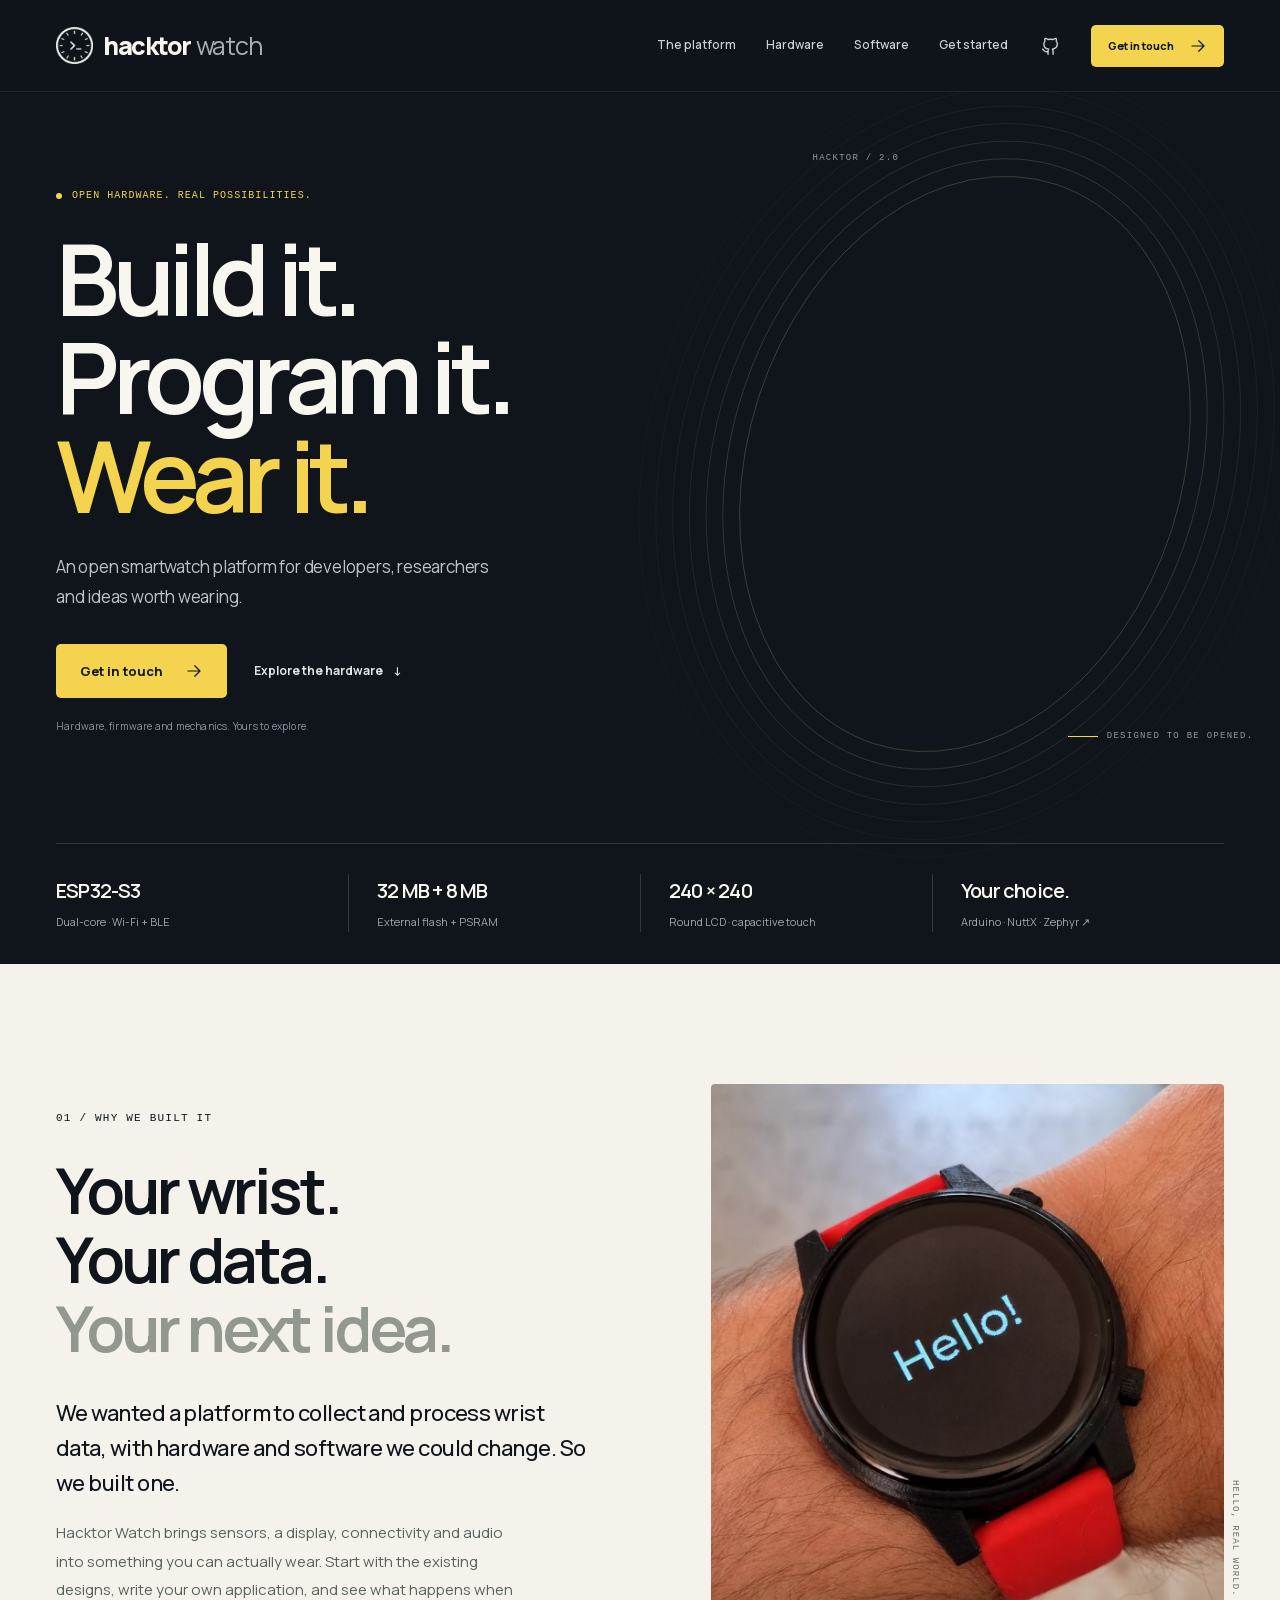
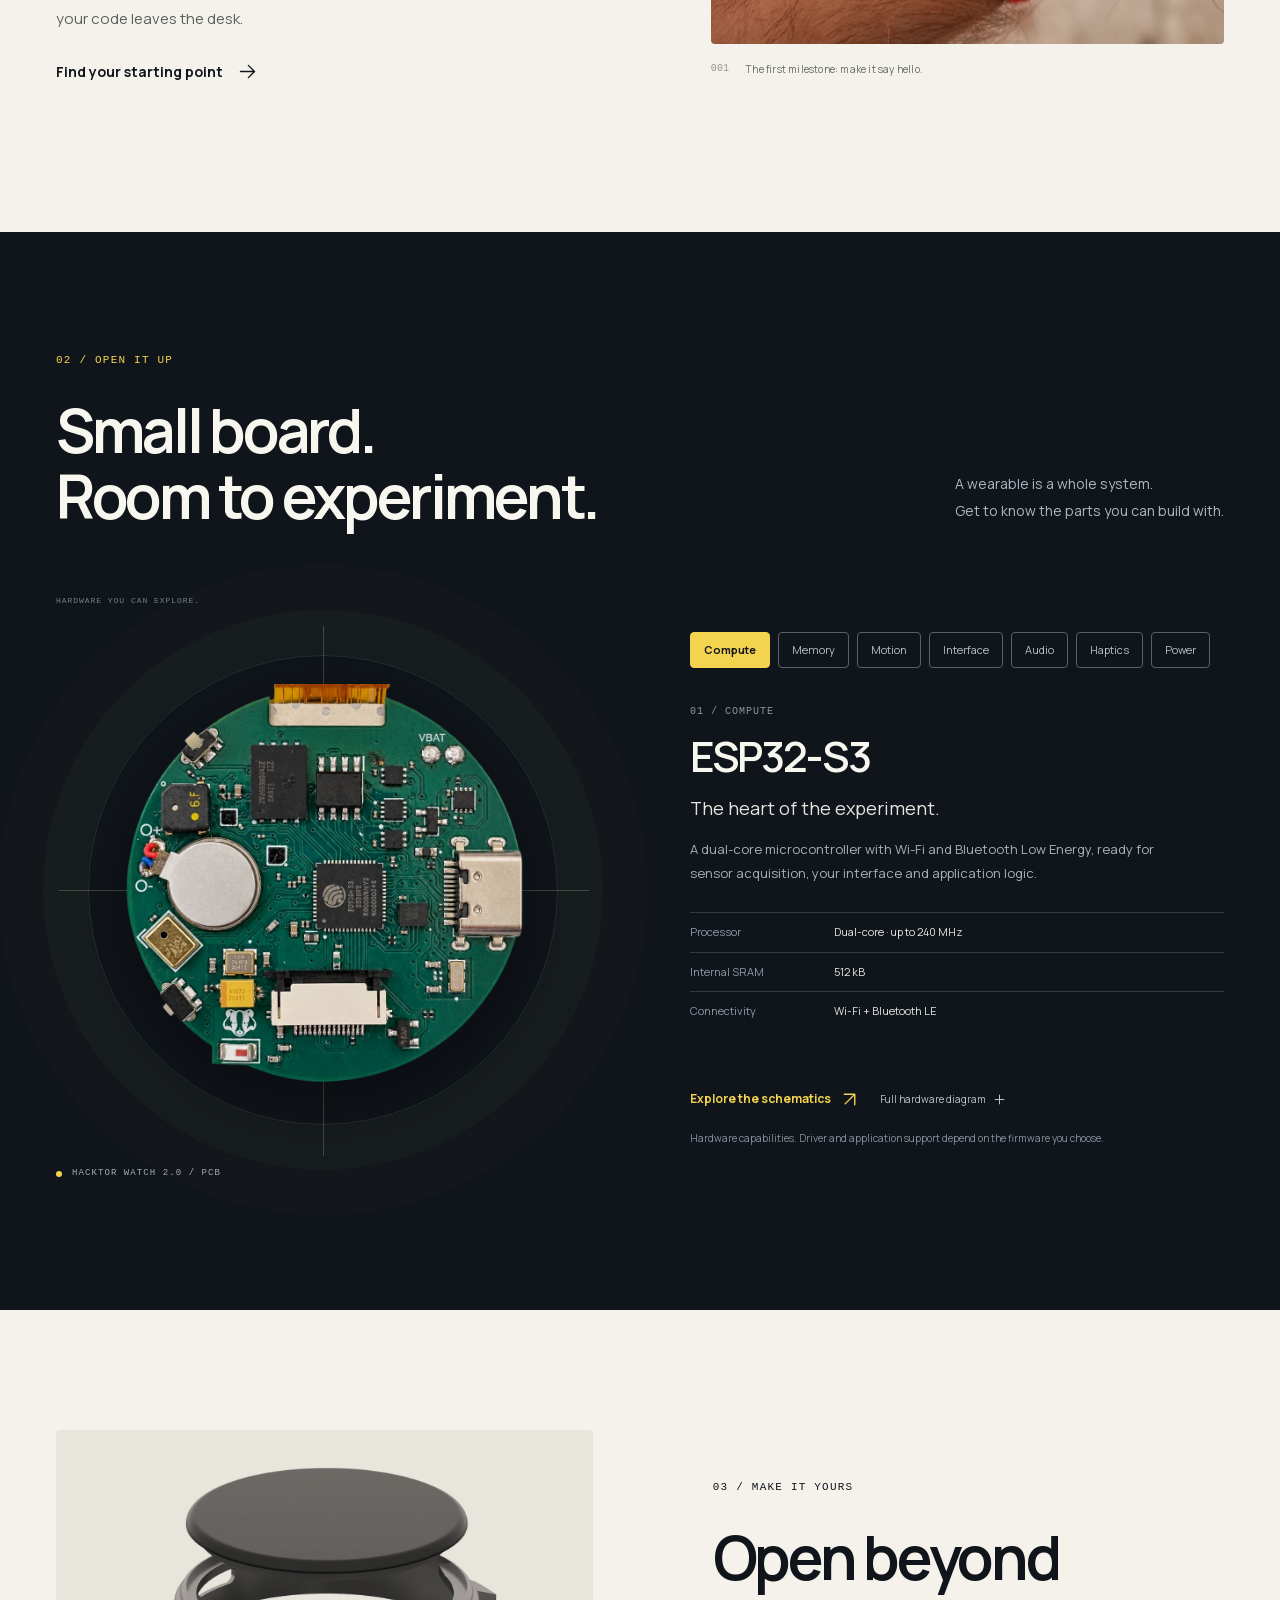
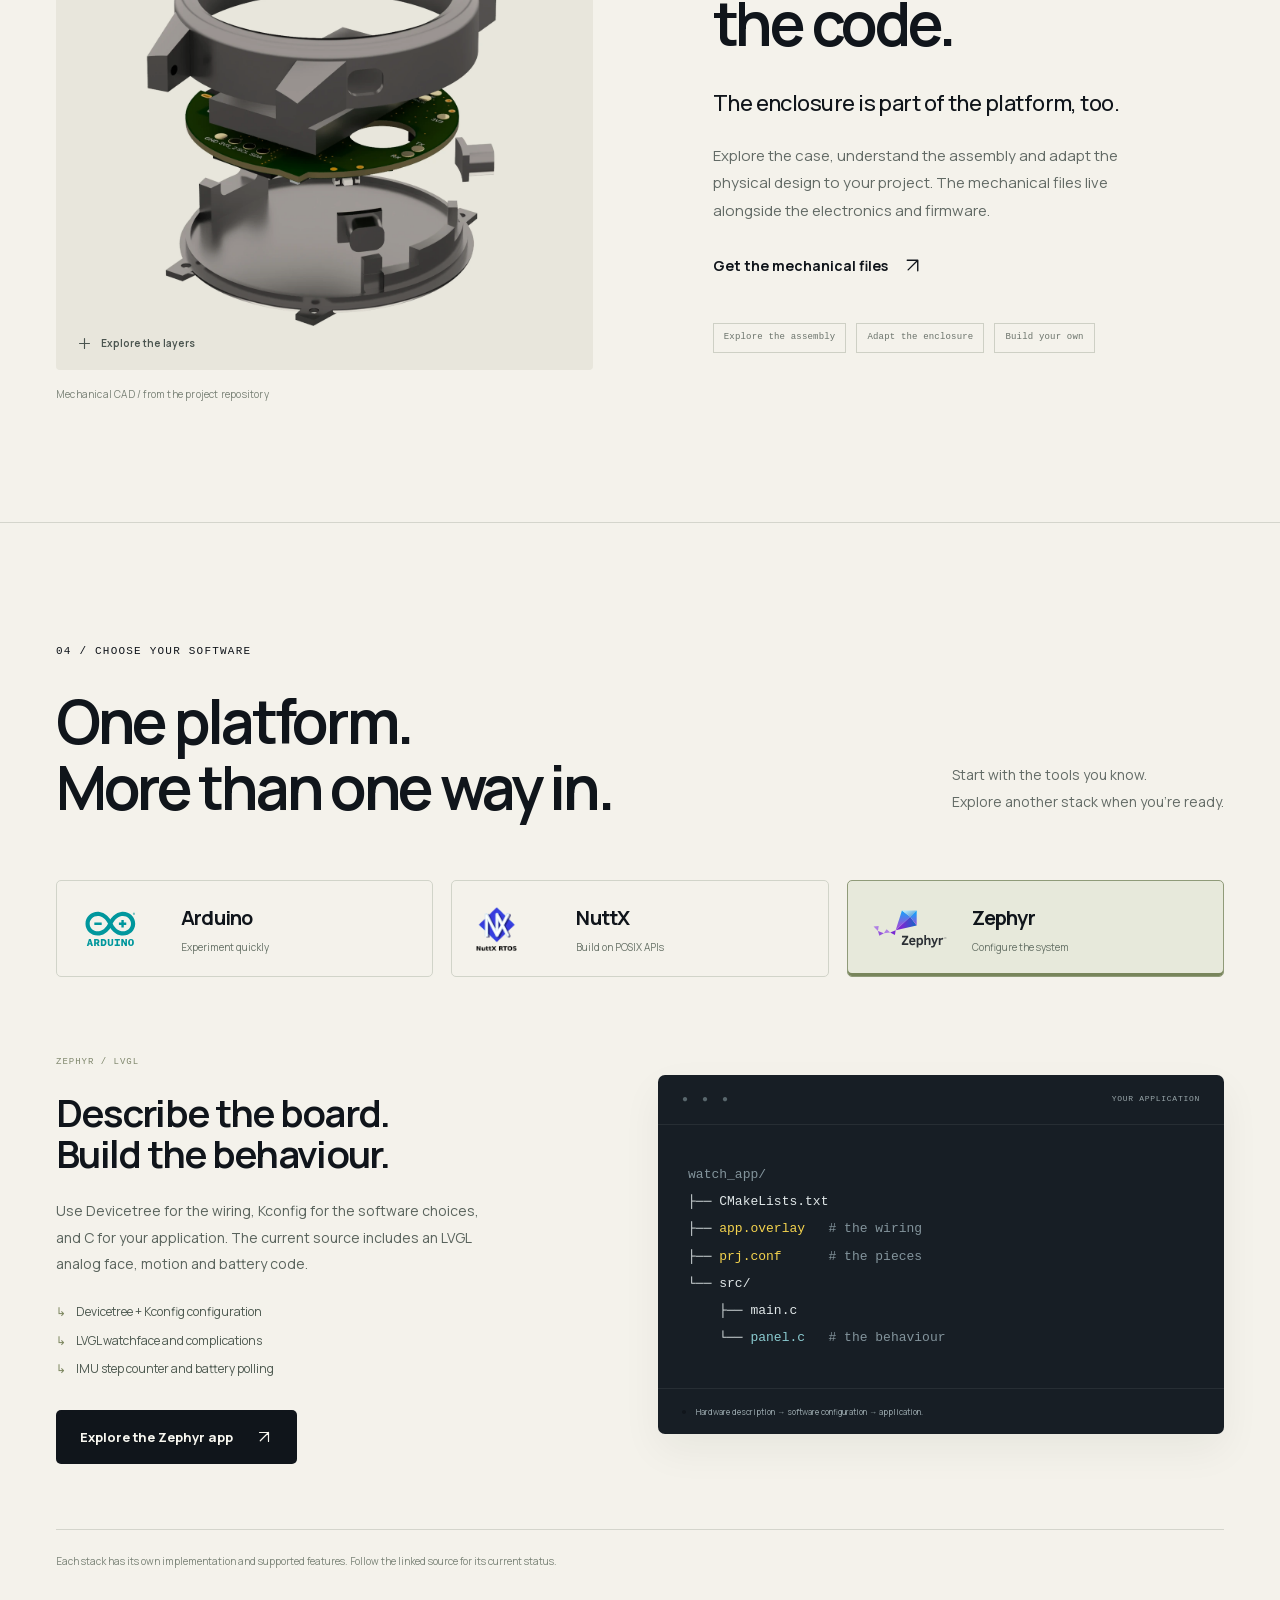
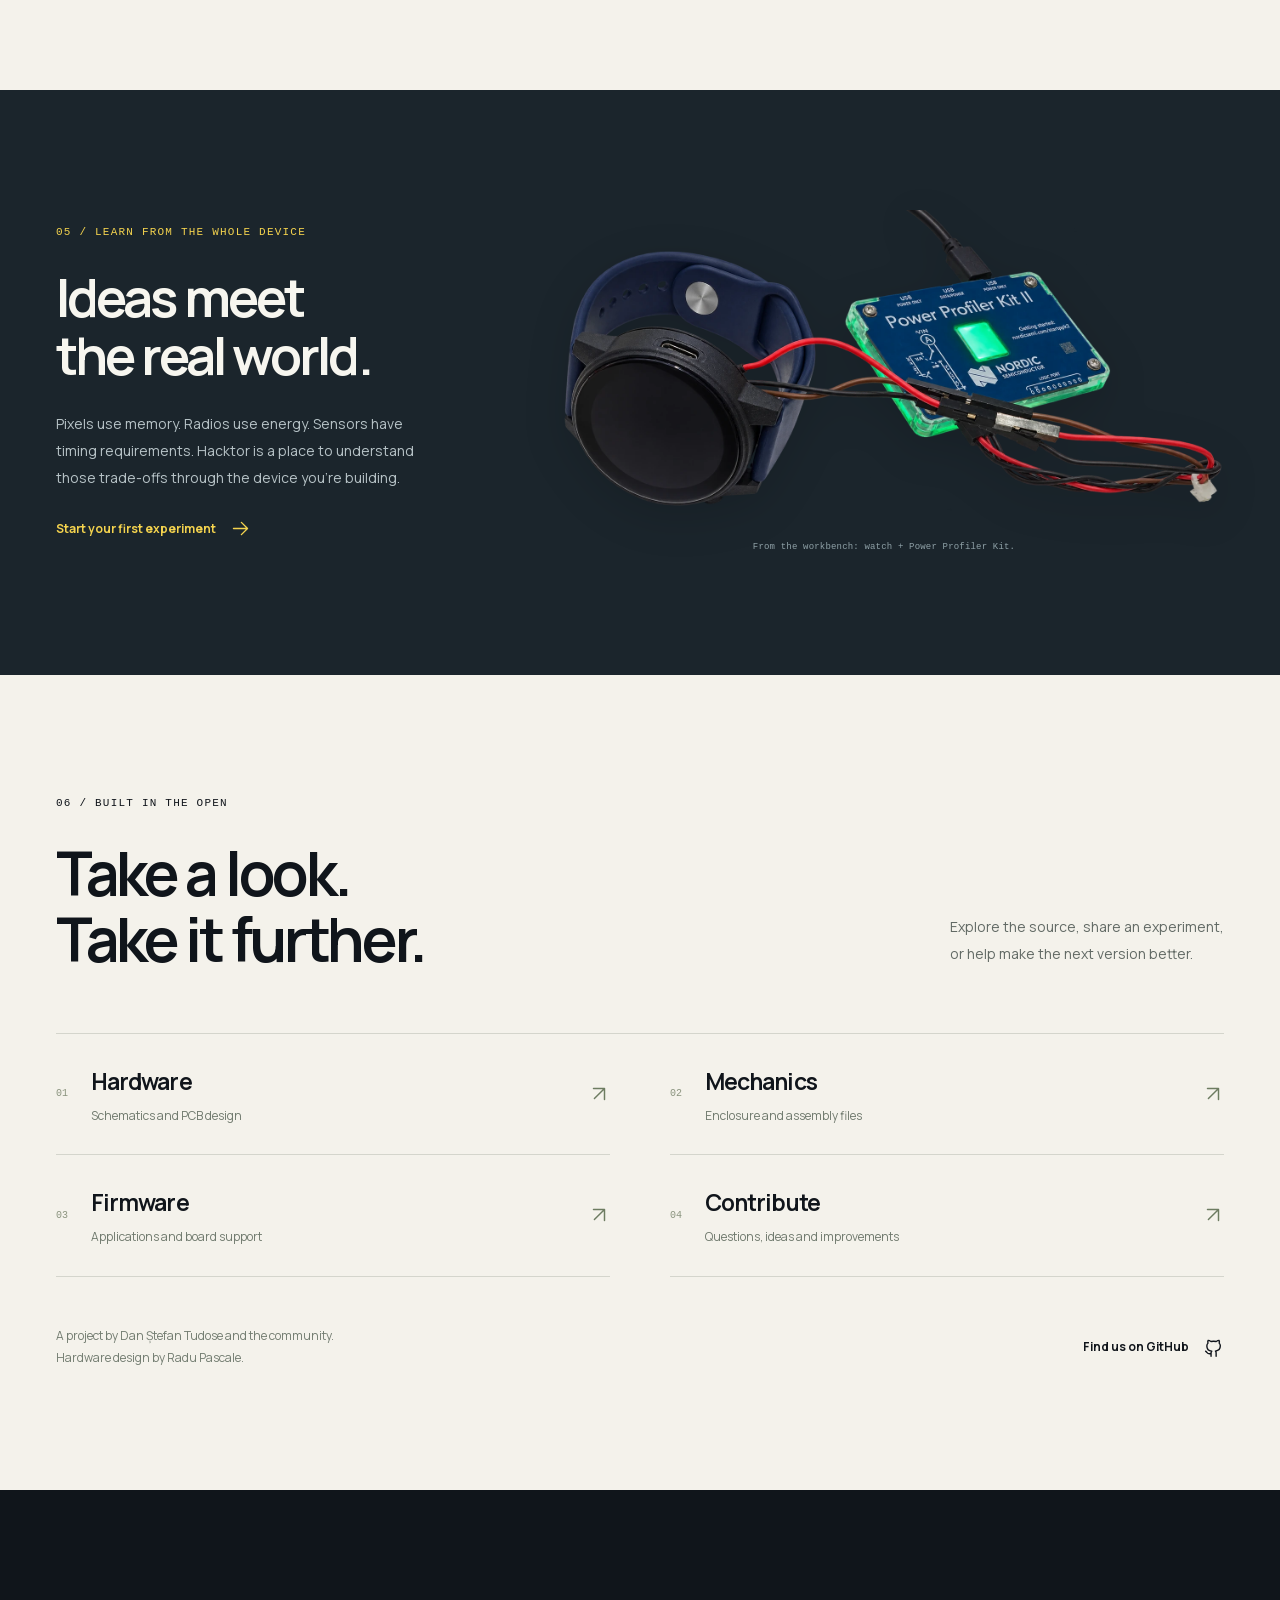
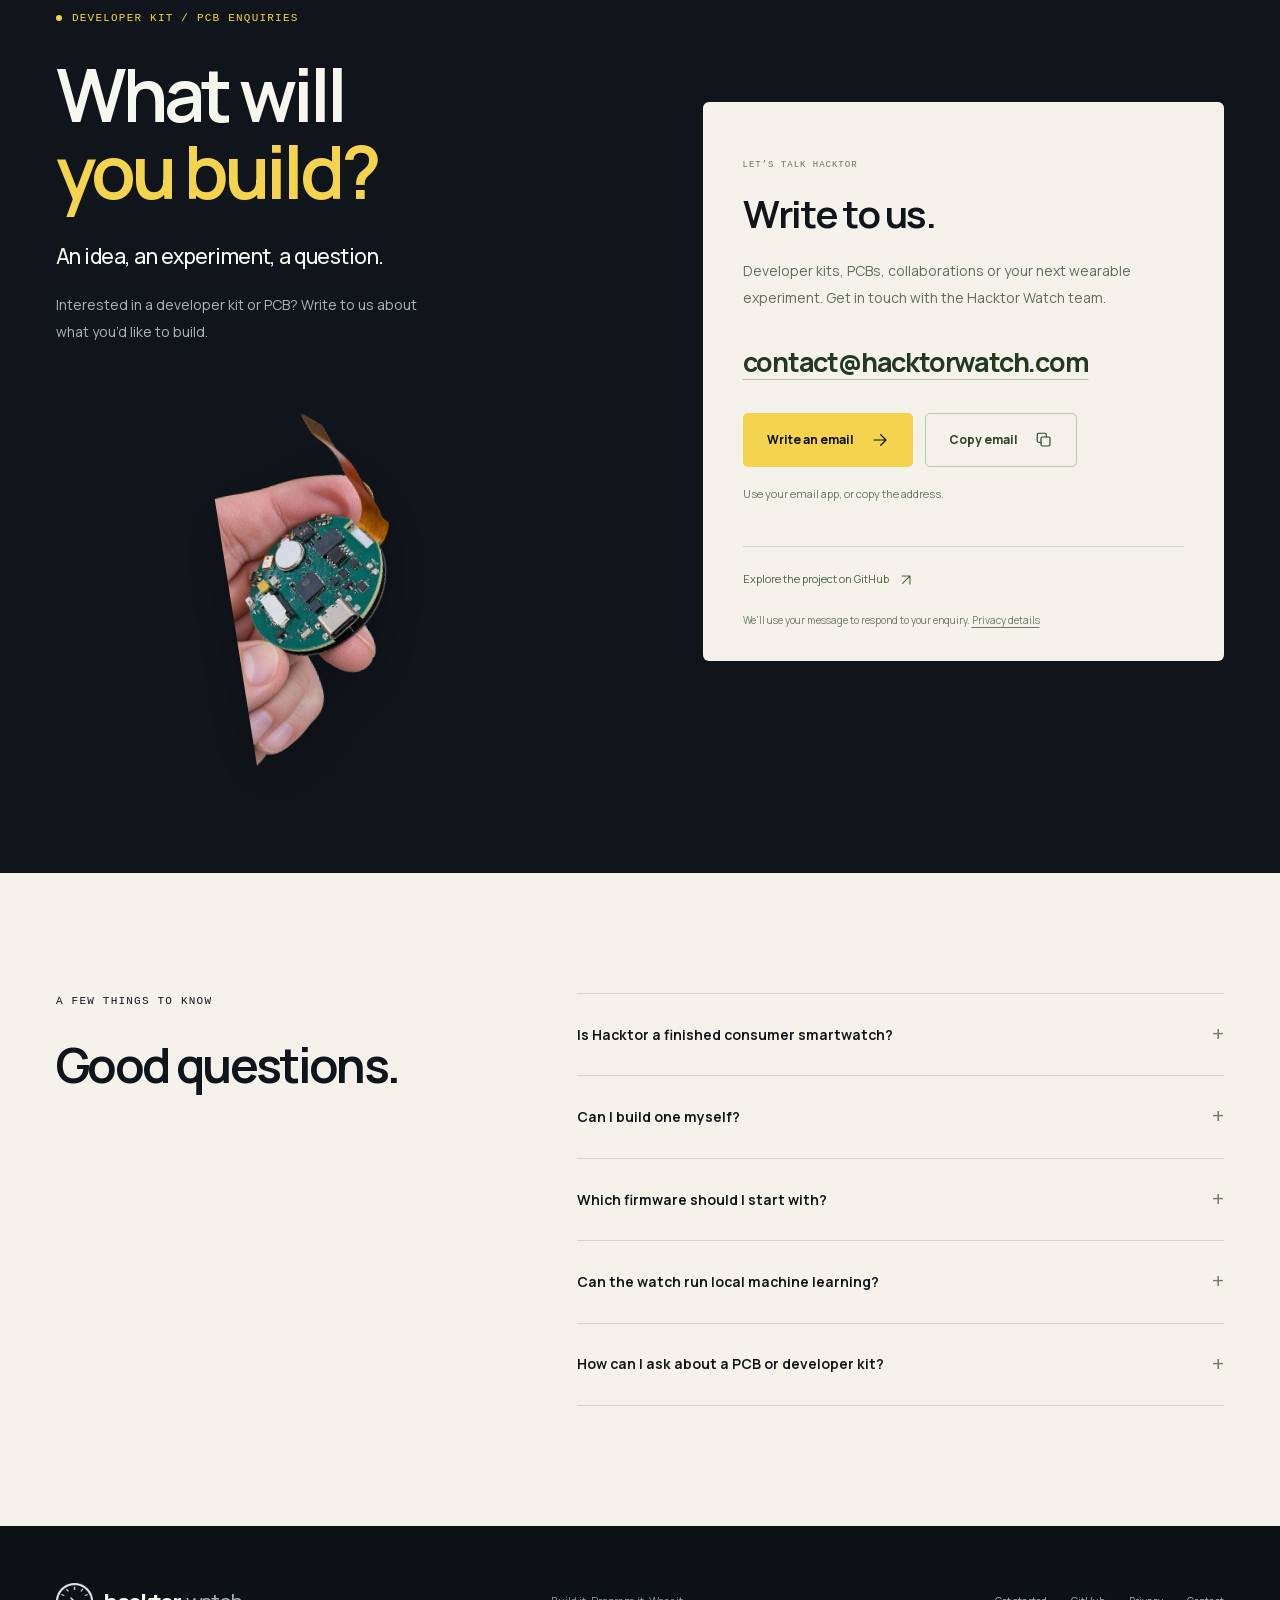
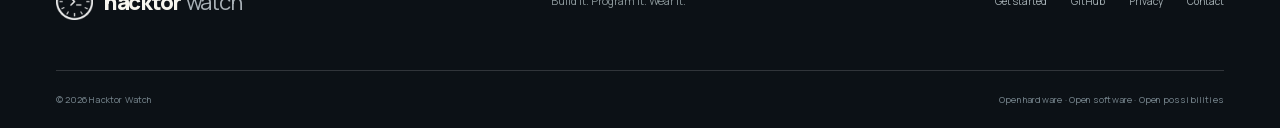
==== commit 55ac4316: "Add files via upload" ====
--- a/index.html
+++ b/index.html
@@ -9,14 +9,15 @@
   <meta property="og:type" content="website">
   <meta property="og:title" content="Hacktor Watch — Build it. Program it. Wear it.">
   <meta property="og:description" content="Open hardware. Your firmware. A wearable platform for experiments, from motion sensing to local machine learning.">
-  <meta property="og:image" content="assets/social-card.jpg">
+  <meta property="og:image" content="https://hacktorwatch.github.io/assets/social-card.jpg">
   <meta name="twitter:card" content="summary_large_image">
   <link rel="icon" href="assets/favicon.svg" type="image/svg+xml">
   <link rel="preload" href="assets/fonts/manrope-latin-variable.woff2" as="font" type="font/woff2" crossorigin>
   <link rel="stylesheet" href="styles.css">
   <script src="site-config.js" defer></script>
   <script src="app.js" defer></script>
-  <script src="interest.js" defer></script>
+<link rel="canonical" href="https://hacktorwatch.github.io/">
+<meta property="og:url" content="https://hacktorwatch.github.io/">
 </head>
 <body>
   <a class="skip-link" href="#main">Skip to content</a>
@@ -33,7 +34,7 @@
     <nav class="primary-nav" id="primary-nav" aria-label="Main navigation">
       <a href="#platform">The platform</a><a href="#hardware">Hardware</a><a href="#software">Software</a><a href="getting-started.html">Get started</a>
       <a class="nav-github" href="https://github.com/hacktorwatch/Hacktor-Watch-2.0" aria-label="Hacktor Watch on GitHub"><svg class="icon" aria-hidden="true" focusable="false"><use href="#github"/></svg></a>
-      <a class="button button-small button-yellow" href="#devkit">Join the devkit list <svg class="icon" aria-hidden="true" focusable="false"><use href="#arrow"/></svg></a>
+      <a class="button button-small button-yellow" href="#contact">Get in touch <svg class="icon" aria-hidden="true" focusable="false"><use href="#arrow"/></svg></a>
     </nav>
   </header>
 
@@ -44,7 +45,7 @@
           <p class="eyebrow"><span class="status-dot"></span> OPEN HARDWARE. REAL POSSIBILITIES.</p>
           <h1 id="hero-title">Build it.<br>Program it.<br><span>Wear it.</span></h1>
           <p class="hero-description">An open smartwatch platform for developers, researchers and ideas worth wearing.</p>
-          <div class="button-row"><a class="button button-yellow" href="#devkit">Join the devkit list <svg class="icon" aria-hidden="true" focusable="false"><use href="#arrow"/></svg></a><a class="text-link hero-explore" href="#hardware">Explore the hardware <span aria-hidden="true">↓</span></a></div>
+          <div class="button-row"><a class="button button-yellow" href="#contact">Get in touch <svg class="icon" aria-hidden="true" focusable="false"><use href="#arrow"/></svg></a><a class="text-link hero-explore" href="#hardware">Explore the hardware <span aria-hidden="true">↓</span></a></div>
           <p class="hero-note">Hardware, firmware and mechanics. Yours to explore.</p>
         </div>
         <div class="hero-art">
@@ -147,16 +148,35 @@
       <div class="container"><div class="section-heading" data-reveal><div><p class="eyebrow">06 / BUILT IN THE OPEN</p><h2 id="project-title">Take a look.<br>Take it further.</h2></div><p>Explore the source, share an experiment,<br>or help make the next version better.</p></div><div class="repo-links"><a href="https://github.com/hacktorwatch/Hacktor-Watch-2.0/tree/main/Hardware"><span class="repo-index">01</span><span><strong>Hardware</strong><small>Schematics and PCB design</small></span><svg class="icon" aria-hidden="true" focusable="false"><use href="#external"/></svg></a><a href="https://github.com/hacktorwatch/Hacktor-Watch-2.0/tree/main/Mechanical"><span class="repo-index">02</span><span><strong>Mechanics</strong><small>Enclosure and assembly files</small></span><svg class="icon" aria-hidden="true" focusable="false"><use href="#external"/></svg></a><a href="https://github.com/hacktorwatch/Hacktor-Watch-2.0/tree/main/Software"><span class="repo-index">03</span><span><strong>Firmware</strong><small>Applications and board support</small></span><svg class="icon" aria-hidden="true" focusable="false"><use href="#external"/></svg></a><a href="https://github.com/hacktorwatch/Hacktor-Watch-2.0/issues"><span class="repo-index">04</span><span><strong>Contribute</strong><small>Questions, ideas and improvements</small></span><svg class="icon" aria-hidden="true" focusable="false"><use href="#external"/></svg></a></div><div class="project-credit"><p>A project by Dan Ștefan Tudose and the community.<br>Hardware design by Radu Pascale.</p><a class="text-link" href="https://github.com/hacktorwatch">Find us on GitHub <svg class="icon" aria-hidden="true" focusable="false"><use href="#github"/></svg></a></div></div>
     </section>
 
-    <section class="devkit dark-section section-space" id="devkit" aria-labelledby="devkit-title">
-      <div class="container devkit-grid"><div class="devkit-copy" data-reveal><p class="eyebrow"><span class="status-dot"></span> DEVELOPER KIT / PCB INTEREST</p><h2 id="devkit-title">What will<br><span>you build?</span></h2><p class="large-copy">Follow the next chapter of Hacktor Watch.</p><p>Interested in a PCB or developer kit? Join the interest list to hear about availability as the project develops.</p><img class="devkit-board" src="assets/pcb-hand.webp" width="633" height="1400" alt="Hacktor Watch board held between fingers to show its physical scale" loading="lazy" decoding="async"></div>
-        <div class="interest-card"><span class="form-eyebrow">STAY IN THE LOOP</span><h3>Join the devkit list.</h3><p>Tell us what you’re interested in.<br>We’ll share news when there’s more to share.</p><form data-interest-form><p class="form-status" data-interest-status role="status" aria-live="polite">The interest list opens soon. Follow the project on GitHub for updates.</p><label for="interest-email">Email address <span aria-hidden="true">*</span></label><input type="email" id="interest-email" name="email" placeholder="you@example.com" autocomplete="email" required maxlength="254" disabled><label for="interest-type">I’m interested in <span aria-hidden="true">*</span></label><select id="interest-type" name="interest" required disabled><option value="" disabled selected>Choose an option</option><option value="pcb">PCB only</option><option value="devkit">Developer kit</option><option value="either">Either — keep me posted</option></select><div class="form-optional-fields"><div><label for="interest-country">Country <span class="optional">optional</span></label><input type="text" id="interest-country" name="country" autocomplete="country-name" maxlength="100" disabled></div><div><label for="interest-project">What would you build? <span class="optional">optional</span></label><textarea id="interest-project" name="project" rows="2" maxlength="1200" placeholder="A motion experiment, a new interface…" disabled></textarea></div></div><div class="honeypot" aria-hidden="true"><label for="interest-website">Leave this field empty</label><input type="text" id="interest-website" name="website" tabindex="-1" autocomplete="off" disabled></div><label class="checkbox-label"><input type="checkbox" name="updatesConsent" value="yes" required disabled><span>I’d like Hacktor Watch availability updates by email. <a href="privacy.html">Privacy details</a></span></label><button type="submit" class="button button-yellow interest-submit" data-interest-submit disabled>Join the interest list <svg class="icon" aria-hidden="true" focusable="false"><use href="#arrow"/></svg></button><noscript><p class="fine-print">Enable JavaScript to use the interest form when registration opens.</p></noscript></form><a class="form-github" href="https://github.com/hacktorwatch/Hacktor-Watch-2.0">Follow the project on GitHub <svg class="icon" aria-hidden="true" focusable="false"><use href="#external"/></svg></a></div>
+    <section class="contact-section dark-section section-space" id="contact" aria-labelledby="contact-title">
+      <div class="container contact-grid">
+        <div class="contact-copy" data-reveal>
+          <p class="eyebrow"><span class="status-dot"></span> DEVELOPER KIT / PCB ENQUIRIES</p>
+          <h2 id="contact-title">What will<br><span>you build?</span></h2>
+          <p class="large-copy">An idea, an experiment, a question.</p>
+          <p>Interested in a developer kit or PCB? Write to us about what you’d like to build.</p>
+          <img class="contact-board" src="assets/pcb-hand.webp" width="633" height="1400" alt="Hacktor Watch board held between fingers to show its physical scale" loading="lazy" decoding="async">
+        </div>
+        <div class="contact-card" data-contact-card data-reveal>
+          <span class="small-label">LET’S TALK HACKTOR</span>
+          <h3>Write to us.</h3>
+          <p>Developer kits, PCBs, collaborations or your next wearable experiment. Get in touch with the Hacktor Watch team.</p>
+          <a class="contact-email-link" data-contact-email href="mailto:contact@hacktorwatch.com?subject=Hacktor%20Watch%20devkit%20%2F%20PCB%20enquiry">contact@hacktorwatch.com</a>
+          <div class="contact-actions">
+            <a class="button button-yellow" href="mailto:contact@hacktorwatch.com?subject=Hacktor%20Watch%20devkit%20%2F%20PCB%20enquiry">Write an email <svg class="icon" aria-hidden="true" focusable="false"><use href="#arrow"/></svg></a>
+            <button type="button" class="button button-copy" data-copy-email data-email="contact@hacktorwatch.com">Copy email <svg class="icon" aria-hidden="true" focusable="false" viewBox="0 0 24 24"><rect x="8" y="8" width="12" height="12" rx="2"/><path d="M15 8V5a2 2 0 0 0-2-2H5a2 2 0 0 0-2 2v8a2 2 0 0 0 2 2h3"/></svg></button>
+          </div>
+          <p class="copy-status" data-copy-status role="status" aria-live="polite">Use your email app, or copy the address.</p>
+          <a class="contact-github" href="https://github.com/hacktorwatch/Hacktor-Watch-2.0">Explore the project on GitHub <svg class="icon" aria-hidden="true" focusable="false"><use href="#external"/></svg></a>
+          <p class="contact-privacy">We’ll use your message to respond to your enquiry. <a href="privacy.html">Privacy details</a></p>
+        </div>
       </div>
     </section>
 
-    <section class="faq light-section section-space" aria-labelledby="faq-title"><div class="container faq-grid"><div><p class="eyebrow">A FEW THINGS TO KNOW</p><h2 id="faq-title">Good questions.</h2></div><div class="faq-list"><details><summary>Is Hacktor a finished consumer smartwatch?<span aria-hidden="true">+</span></summary><p>Hacktor is an open wearable platform for development and experimentation. The current interest list concerns PCBs and developer kits. Package contents and availability will be announced when they are defined.</p></details><details><summary>Can I build one myself?<span aria-hidden="true">+</span></summary><p>The hardware, firmware and mechanical designs are published in the project repositories. Start with the design files and the instructions for your chosen firmware. Assembly requires appropriate electronics tools and experience.</p></details><details><summary>Which firmware should I start with?<span aria-hidden="true">+</span></summary><p>Arduino is a practical route for rapid experiments. NuttX offers a POSIX-oriented environment, while Zephyr combines an RTOS, hardware description and configurable services. Explore the software section for the current examples and supported features.</p></details><details><summary>Can the watch run local machine learning?<span aria-hidden="true">+</span></summary><p>A small wake-word detector has run on Hacktor Watch using TensorFlow Lite Micro. Model size, working memory, audio processing and listening time all affect what fits your application.</p></details><details><summary>Does joining the list place an order?<span aria-hidden="true">+</span></summary><p>No. It registers interest in future PCB or developer-kit availability. There is no payment or purchase commitment.</p></details></div></div></section>
+    <section class="faq light-section section-space" aria-labelledby="faq-title"><div class="container faq-grid"><div><p class="eyebrow">A FEW THINGS TO KNOW</p><h2 id="faq-title">Good questions.</h2></div><div class="faq-list"><details><summary>Is Hacktor a finished consumer smartwatch?<span aria-hidden="true">+</span></summary><p>Hacktor is an open wearable platform for development and experimentation. For PCB and developer-kit enquiries, contact the project team. Package contents and availability will be announced when they are defined.</p></details><details><summary>Can I build one myself?<span aria-hidden="true">+</span></summary><p>The hardware, firmware and mechanical designs are published in the project repositories. Start with the design files and the instructions for your chosen firmware. Assembly requires appropriate electronics tools and experience.</p></details><details><summary>Which firmware should I start with?<span aria-hidden="true">+</span></summary><p>Arduino is a practical route for rapid experiments. NuttX offers a POSIX-oriented environment, while Zephyr combines an RTOS, hardware description and configurable services. Explore the software section for the current examples and supported features.</p></details><details><summary>Can the watch run local machine learning?<span aria-hidden="true">+</span></summary><p>A small wake-word detector has run on Hacktor Watch using TensorFlow Lite Micro. Model size, working memory, audio processing and listening time all affect what fits your application.</p></details><details><summary>How can I ask about a PCB or developer kit?<span aria-hidden="true">+</span></summary><p>Write to <a href="mailto:contact@hacktorwatch.com">contact@hacktorwatch.com</a> and tell us what you’d like to build. An enquiry does not place an order or involve a payment.</p></details></div></div></section>
   </main>
 
-  <footer class="site-footer"><div class="container footer-top"><a class="brand" href="index.html"><img src="assets/logos/hacktor-mark.png" width="38" height="38" alt=""><span>hacktor<span class="brand-watch">watch</span></span></a><p>Build it. Program it. Wear it.</p><div class="footer-links"><a href="getting-started.html">Get started</a><a href="https://github.com/hacktorwatch">GitHub</a><a href="privacy.html">Privacy</a><a href="#devkit">Devkit interest</a></div></div><div class="container footer-bottom"><span>© 2026 Hacktor Watch</span><span>Open hardware · Open software · Open possibilities</span></div></footer>
+  <footer class="site-footer"><div class="container footer-top"><a class="brand" href="index.html"><img src="assets/logos/hacktor-mark.png" width="38" height="38" alt=""><span>hacktor<span class="brand-watch">watch</span></span></a><p>Build it. Program it. Wear it.</p><div class="footer-links"><a href="getting-started.html">Get started</a><a href="https://github.com/hacktorwatch">GitHub</a><a href="privacy.html">Privacy</a><a href="#contact">Contact</a></div></div><div class="container footer-bottom"><span>© 2026 Hacktor Watch</span><span>Open hardware · Open software · Open possibilities</span></div></footer>
 
   <dialog class="image-dialog" aria-labelledby="image-dialog-caption" data-image-dialog><button type="button" class="dialog-close" aria-label="Close image" data-dialog-close>×</button><div class="dialog-image-wrap"><img src="assets/exploded.webp" alt="" data-dialog-image></div><p id="image-dialog-caption" data-dialog-caption></p></dialog>
 </body>
--- a/styles.css
+++ b/styles.css
@@ -15,7 +15,7 @@
 button:disabled{cursor:not-allowed}
 ::selection{background:var(--yellow);color:var(--ink)}
 :focus-visible{outline:3px solid var(--yellow);outline-offset:5px}
-.light-section :focus-visible,.interest-card :focus-visible{outline-color:#796817}
+.light-section :focus-visible,
 [hidden]{display:none!important}
 .icon-definitions{position:absolute;width:0;height:0;overflow:hidden}
 .icon{width:21px;height:21px;flex-shrink:0;fill:none;stroke:currentColor;stroke-width:1.6;stroke-linecap:round;stroke-linejoin:round;vertical-align:middle}
@@ -180,39 +180,34 @@
 .project-credit{display:flex;justify-content:space-between;align-items:center;gap:30px;margin-top:48px}
 .project-credit>p{font-size:12px;color:#737d71;line-height:1.9}
 .project-credit .text-link{font-size:12px}
-.devkit{overflow:hidden}
-.devkit-grid{display:grid;grid-template-columns:1fr 1fr;gap:125px;align-items:start}
-.devkit h2{font-size:clamp(54px,5.7vw,82px);line-height:1.06;letter-spacing:-.055em}
-.devkit h2>span{color:var(--yellow)}
-.devkit-copy .large-copy{font-size:21px;margin-top:30px;max-width:430px}
-.devkit-copy>p:not(.eyebrow):not(.large-copy){font-size:14px;color:#aab6bd;line-height:1.9;margin-top:18px;max-width:385px}
-.devkit-board{width:205px;max-height:390px;object-fit:contain;margin:36px auto -18px;transform:rotate(-9deg);filter:drop-shadow(0 18px 30px #0004)}
-.interest-card{padding:38px 38px 30px;background:var(--paper);color:var(--ink);border-radius:6px}
-.form-eyebrow{font:9px/1.6 var(--mono);letter-spacing:.12em;color:#79846c}
-.interest-card h3{font-size:31px;line-height:1.2;margin-top:12px}
-.interest-card>p{font-size:12px;color:#6b756a;margin-top:13px;line-height:1.9}
-.interest-card form{margin-top:27px}
-form>label,.form-optional-fields label{display:block;font-size:11px;font-weight:650;margin-bottom:8px}
-form>input,form>select,.form-optional-fields input,.form-optional-fields textarea{display:block;width:100%;border:1px solid #c8cec2;background:#fffef9;color:var(--ink);border-radius:4px;padding:13px 12px;font-size:12px;line-height:1.5;min-height:46px;transition:border-color .2s}
-form>input:hover,form>select:hover,.form-optional-fields input:hover,.form-optional-fields textarea:hover{border-color:#7d8875}
-form>input,form>select{margin-bottom:21px}
-form>select{padding-right:24px}
-.form-optional-fields{display:grid;gap:18px;margin:0 0 23px}
-.optional{font-weight:400;font-size:9px;color:#7f8b77;margin-left:5px}
-.form-optional-fields textarea{resize:vertical;min-height:82px;max-height:300px}
-.checkbox-label{display:flex!important;align-items:flex-start;gap:10px;font-size:10px!important;font-weight:400!important;line-height:1.8;color:#626e5b;margin-top:4px;margin-bottom:22px!important;cursor:pointer}
-.checkbox-label input{width:15px;height:15px;accent-color:#717e4a;flex-shrink:0;margin:3px 0 0}
-.checkbox-label a{color:#334333;text-decoration:underline;text-underline-offset:2px}
-.interest-submit{width:100%;font-size:12px}
-.interest-submit:disabled{background:#d9dccb;color:#5f6b55;transform:none}
-.form-status{font-size:10px;line-height:1.8;color:#6b7662;margin-top:15px;min-height:35px}
-form>.form-status:first-child{margin:0 0 22px;padding:13px 15px;background:#e3e7d8;border-left:2px solid #87966d;min-height:0}
-input:disabled,select:disabled,textarea:disabled{opacity:.65;cursor:not-allowed}
-[data-interest-state=error] .form-status{color:#a3311c}
-[data-interest-state=success] .form-status{color:#2a663c}
-.form-github{display:flex;align-items:center;justify-content:center;gap:9px;font-size:10px;margin-top:18px;padding-top:19px;border-top:1px solid #d7dccc;color:#5b6b53}
-.form-github .icon{width:15px;height:15px}
-.honeypot{position:absolute!important;width:1px;height:1px;overflow:hidden;clip-path:inset(50%);white-space:nowrap}
+.contact-section{overflow:hidden}
+.contact-grid{display:grid;grid-template-columns:1fr 1fr;gap:125px;align-items:start}
+.contact-section h2{font-size:clamp(54px,5.7vw,82px);line-height:1.06;letter-spacing:-.055em}
+.contact-section h2>span{color:var(--yellow)}
+.contact-copy .large-copy{font-size:21px;margin-top:30px;max-width:430px}
+.contact-copy>p:not(.eyebrow):not(.large-copy){font-size:14px;color:#aab6bd;line-height:1.9;margin-top:18px;max-width:385px}
+.contact-board{width:205px;max-height:390px;object-fit:contain;margin:36px auto -18px;transform:rotate(-9deg);filter:drop-shadow(0 18px 30px #0004)}
+/* Direct email contact keeps the existing product composition. */
+.contact-grid{align-items:center}
+.contact-card{min-width:0;padding:46px 40px 32px;background:var(--paper);color:var(--ink);border-radius:6px}
+.contact-card>.small-label{font-size:9px;color:#69785b}
+.contact-card h3{font-size:38px;line-height:1.15;margin-top:17px}
+.contact-card>p:not(.copy-status):not(.contact-privacy){font-size:14px;color:#606e58;line-height:1.9;margin-top:22px;max-width:440px}
+.contact-email-link{display:block;font-size:clamp(22px,2.1vw,29px);font-weight:700;letter-spacing:-.045em;line-height:1.5;margin-top:31px;color:#233922;text-decoration:underline;text-decoration-color:#b6c5a0;text-underline-offset:7px;text-decoration-thickness:1px;overflow-wrap:anywhere}
+.contact-email-link:hover{color:#52683d}
+.contact-actions{display:flex;flex-wrap:wrap;gap:12px;margin-top:31px}
+.contact-actions .button{font-size:12px;gap:17px}
+.button-copy{border-color:#bcc8ac;background:transparent;color:#32442b}
+.button-copy:hover{background:#e1e7d6;border-color:#6d8056}
+.button-copy:disabled{cursor:wait;opacity:.7;transform:none}
+.copy-status{font-size:11px;line-height:1.8;color:#65785a;margin-top:17px;min-height:40px}
+.copy-status[data-copy-state=success]{color:#315b36}
+.copy-status[data-copy-state=error]{color:#6c5938}
+.contact-github{display:flex;align-items:center;gap:9px;margin-top:22px;padding-top:23px;border-top:1px solid #cfd8c3;font-size:11px;color:#4e6640}
+.contact-github .icon{width:16px;height:16px}
+.contact-privacy{font-size:10px;color:#6c7b62;line-height:1.8;margin-top:22px}
+.contact-privacy a{text-decoration:underline;text-underline-offset:3px}
+.no-js [data-copy-email]{display:none}
 .faq-grid{display:grid;grid-template-columns:.8fr 1.2fr;gap:90px}
 .faq h2{font-size:48px}
 .faq-list details{border-top:1px solid var(--dark-line)}
@@ -280,8 +275,13 @@
 .error-page .button-row{margin-top:35px}
 @keyframes watch-float{0%,100%{transform:translateY(0) rotate(-.4deg)}50%{transform:translateY(-12px) rotate(.4deg)}}
 @media(min-width:1600px){.hero-grid{min-height:800px}.hero h1{font-size:120px}.hero-art picture{max-width:550px}.hero-art{min-height:700px}.hero-watch{max-height:700px}}
-@media(max-width:1200px){.container{width:calc(100% - 80px)}.site-header{padding-inline:40px}.primary-nav{gap:22px}.brand{font-size:22px}.hero-grid{gap:10px;min-height:690px}.hero h1{font-size:8.3vw}.hero-art{min-height:600px}.hero-art picture{width:98%}.hero-coordinate-bottom{right:0;font-size:8px}.story-grid,.mechanics-grid{gap:70px}.hardware-explorer{gap:65px}.board-rings{width:380px;height:380px}.board-rings::before{height:440px}.board-rings::after{width:440px}.hardware-visual>img{height:540px}.hardware-visual{min-height:565px}.software-tabs button{padding:18px;grid-template-columns:65px 1fr;gap:12px}.software-tabs button>img{width:62px}.software-panel{gap:60px}.code-window pre{font-size:11px;padding:30px 24px}.devkit-grid{gap:80px}.interest-card{padding:32px}.footer-top{gap:25px}.footer-links{gap:18px}.footer-top>p{display:none}}
-@media(max-width:980px){.container{width:calc(100% - 64px)}.site-header{padding:18px 32px;min-height:78px}.primary-nav{gap:16px}.primary-nav>a:not(.button){font-size:11px}.primary-nav .button{font-size:10px;padding:10px 12px;gap:8px}.nav-github{display:none}.hero-grid{min-height:640px}.hero h1{font-size:8.8vw}.hero .eyebrow{font-size:8px;letter-spacing:.06em}.hero-art{min-height:530px}.hero-orbits{width:620px}.hero-copy{padding-top:10px}.hero-description{font-size:15px;max-width:350px}.hero .button-row{gap:20px}.hero .button{font-size:11px;padding:14px 17px;gap:15px}.hero-explore{font-size:10px}.hero-note{font-size:8px}.hero-coordinate-top{top:0;font-size:8px}.spec-value{font-size:17px}.spec-strip>div,.spec-strip>a{padding-inline:18px}.spec-label{font-size:9px}.section-space{padding-block:95px}.story-grid,.mechanics-grid{gap:50px}.wrist-figure>img{height:480px}.story-copy h2{font-size:49px}.large-copy{font-size:19px}.story-copy>p:not(.eyebrow):not(.large-copy){font-size:13px}.section-heading{gap:40px}.section-heading>p{font-size:12px}.hardware-explorer{gap:45px}.hardware-panel h3{font-size:34px}.hardware-panel>.component-lead{font-size:16px}.hardware-panel>p:not(.component-index):not(.component-lead){font-size:12px}.component-facts>div{grid-template-columns:103px 1fr;font-size:10px;gap:12px}.hardware-visual>img{height:480px;max-width:95%}.hardware-visual{min-height:540px}.board-rings{width:310px;height:310px}.board-rings::before{height:370px}.board-rings::after{width:370px}.subsystem-tabs{gap:7px;margin-bottom:27px}.subsystem-tabs button{padding:7px 10px;font-size:10px}.mechanics-grid{gap:65px}.exploded-figure>a{min-height:450px}.exploded-figure img{max-height:450px}.mechanics-copy>p:not(.eyebrow):not(.large-copy){font-size:13px}.software-tabs button{grid-template-columns:1fr;text-align:center;justify-items:center}.software-tabs button>img{grid-row:auto;object-position:center;margin-bottom:10px}.software-tabs .stack-role{font-size:9px}.software-panel{gap:45px}.stack-copy h3{font-size:30px}.stack-copy>p{font-size:12px}.code-window pre{font-size:10px;padding:28px 20px}.lab-grid{gap:50px;grid-template-columns:.9fr 1.1fr}.lab-grid>div>p:not(.eyebrow){font-size:12px}.lab h2{font-size:43px}.devkit-grid{gap:50px}.devkit h2{font-size:64px}.devkit-copy>.eyebrow{font-size:9px}.devkit-copy>.large-copy{font-size:18px}.devkit-copy>p:not(.eyebrow):not(.large-copy){font-size:12px}.interest-card{padding:27px}.interest-card h3{font-size:27px}.faq-grid{gap:55px;grid-template-columns:.75fr 1.25fr}.faq h2{font-size:38px}.reading-layout{grid-template-columns:190px 1fr;gap:45px}.guide-grid{gap:10px}.guide-grid a{padding:18px 14px}}
-@media(max-width:760px){html{scroll-padding-top:85px}.container{width:calc(100% - 44px)}.site-header{min-height:74px;padding:18px 22px}.brand{font-size:23px}.brand>img{width:31px;height:31px}.js .menu-toggle{display:block}.js .primary-nav{display:none;position:absolute;top:74px;left:0;right:0;padding:22px;background:#111820;border-bottom:1px solid #ffffff20;box-shadow:0 22px 30px #0003;flex-direction:column;align-items:stretch;gap:0}.js .primary-nav.is-open{display:flex}.primary-nav>a:not(.button){padding:13px 2px;font-size:14px}.primary-nav .button{margin-top:15px;font-size:12px;padding:16px}.nav-github{display:none}.menu-toggle[aria-expanded=true] span:first-child{transform:translateY(3.5px) rotate(45deg)}.menu-toggle[aria-expanded=true] span:last-child{transform:translateY(-3.5px) rotate(-45deg)}.no-js .site-header{flex-wrap:wrap}.no-js .primary-nav{flex-wrap:wrap;gap:10px 20px}.no-js .primary-nav>a{font-size:11px!important;padding:4px!important}.hero-grid{display:flex;flex-direction:column;gap:0;min-height:auto;padding-top:43px;padding-bottom:25px}.hero-copy{align-self:stretch;padding-top:0}.hero .eyebrow{font-size:8px;gap:8px;margin-bottom:26px;letter-spacing:.08em}.hero h1{font-size:clamp(61px,13.3vw,99px);line-height:1.02;letter-spacing:-.065em}.hero-description{max-width:425px;font-size:15px;line-height:1.8;margin-top:23px}.hero .button-row{gap:24px;margin-top:24px}.hero .button{font-size:11px;min-height:48px;padding:14px 18px}.hero-explore{font-size:10px}.hero-note{font-size:8px;margin-top:17px}.hero-art{width:100%;min-height:0;aspect-ratio:1/1.15;margin:30px 0 0;max-width:510px}.hero-art picture{width:78%;max-width:385px}.hero-watch{max-height:530px}.hero-orbits{width:120%;left:50%}.hero-coordinate-top{left:8%;top:8%;font-size:7px}.hero-coordinate-bottom{font-size:7px;bottom:7%;right:2%}.spec-strip{grid-template-columns:1fr 1fr;padding-block:23px;gap:25px 20px}.spec-strip>div,.spec-strip>a{padding:0 0 0 15px;border-left:1px solid var(--line)}.spec-strip>:nth-child(odd){padding-left:0;border:0}.spec-value{font-size:18px}.spec-label{font-size:9px}.section-space{padding-block:76px}.eyebrow{font-size:9px;letter-spacing:.08em;margin-bottom:22px}.story-grid{grid-template-columns:1fr;gap:43px}.story-copy h2{font-size:clamp(45px,9vw,64px)}.story-copy .large-copy{max-width:500px;font-size:21px;margin-top:26px}.story-copy>p:not(.eyebrow):not(.large-copy){font-size:14px;max-width:560px}.story-copy .text-link{font-size:12px;margin-top:23px}.wrist-figure{width:100%;max-width:560px;padding-bottom:0}.wrist-figure>img{height:450px;object-position:50% 57%}.photo-corner{display:none}.wrist-figure figcaption{font-size:9px;margin-top:13px}.section-heading{display:block;margin-bottom:37px}.section-heading h2{font-size:clamp(37px,8vw,54px)}.section-heading>p{font-size:13px;margin-top:23px;line-height:1.8}.hardware-explorer{display:flex;flex-direction:column;gap:40px;margin-top:30px}.hardware-visual{width:100%;min-height:0;height:490px;max-width:480px}.hardware-visual>img{height:450px;max-width:88%}.board-rings{width:310px;height:310px}.hardware-controls{width:100%}.board-scale{font-size:7px}.board-label{font-size:7px;bottom:0}.subsystem-tabs{gap:8px;margin-bottom:28px}.subsystem-tabs button{font-size:11px;padding:9px 13px}.hardware-panel{min-height:348px}.hardware-panel h3{font-size:36px}.hardware-panel>.component-lead{font-size:18px}.hardware-panel>p:not(.component-index):not(.component-lead){font-size:13px;max-width:100%}.component-facts>div{font-size:11px;grid-template-columns:115px 1fr;gap:14px}.hardware-links{margin-top:25px;gap:20px}.hardware-links .text-link{font-size:11px}.fine-print{font-size:9px}.hardware-controls>.fine-print{max-width:none}.mechanics-grid{display:flex;flex-direction:column-reverse;gap:45px}.mechanics-copy{width:100%}.mechanics-copy h2{font-size:48px}.mechanics-copy .large-copy{font-size:20px;margin-top:25px}.mechanics-copy>p:not(.eyebrow):not(.large-copy){font-size:14px;max-width:550px}.mechanics-copy .text-link{font-size:12px;margin-top:24px}.mechanical-tags{margin-top:28px}.exploded-figure{width:100%;max-width:550px}.exploded-figure>a{min-height:450px}.exploded-figure img{max-height:450px}.software-tabs{gap:8px;margin-bottom:24px}.software-tabs button{padding:15px 8px 13px;min-height:140px}.software-tabs button>img{height:33px;width:57px}.software-tabs button>span:not(.stack-role){font-size:17px}.software-tabs .stack-role{font-size:8px;line-height:1.6}.software-panel{grid-template-columns:1fr;gap:34px;padding:13px 0 5px}.stack-copy h3{font-size:35px;margin-top:15px}.stack-copy>p{font-size:14px;max-width:none;margin-top:21px}.plain-feature-list{margin-block:20px 25px}.plain-feature-list li{font-size:12px}.stack-copy .button{font-size:11px}.code-window pre{font-size:11px;padding:27px 20px;line-height:2.2}.code-window-header{padding:16px 20px}.code-window-footer{font-size:8px;padding:16px 20px}.software-note{font-size:10px;line-height:1.9;margin-top:28px;padding-top:20px}.lab-grid{grid-template-columns:1fr;gap:42px}.lab h2{font-size:48px}.lab-grid>div>p:not(.eyebrow){font-size:14px;max-width:550px;margin-top:25px}.lab .text-link{font-size:12px;margin-top:22px}.lab figcaption{font-size:8px;margin-top:19px}.repo-links{grid-template-columns:1fr;gap:0}.repo-links>a{padding-block:23px;gap:21px}.repo-links strong{font-size:22px}.repo-links small{font-size:11px}.repo-index{font-size:9px}.repo-links .icon{width:19px;height:19px}.project-credit{display:block;margin-top:32px}.project-credit>p{font-size:11px}.project-credit .text-link{margin-top:22px}.devkit-grid{grid-template-columns:1fr;gap:42px}.devkit h2{font-size:66px}.devkit-copy .large-copy{font-size:20px;margin-top:25px}.devkit-copy>p:not(.eyebrow):not(.large-copy){font-size:14px;max-width:440px}.devkit-board{height:250px;width:180px;margin:25px auto 0}.interest-card{padding:30px 25px 26px}.interest-card h3{font-size:29px}.interest-card>p{font-size:12px}.interest-card form{margin-top:24px}form>label,.form-optional-fields label{font-size:12px}form>input,form>select,.form-optional-fields input,.form-optional-fields textarea{font-size:16px}.optional{font-size:10px}.checkbox-label{font-size:11px!important}.interest-submit{font-size:12px}.form-status{font-size:11px}.form-github{font-size:11px}.faq-grid{grid-template-columns:1fr;gap:32px}.faq h2{font-size:43px}.faq-list summary{font-size:13px;padding-block:20px}.faq-list details p{font-size:12px;padding-right:8px}.footer-top{flex-wrap:wrap;gap:30px;padding-bottom:35px}.footer-top .brand{font-size:23px}.footer-links{width:100%;flex-wrap:wrap;font-size:11px;gap:20px 25px}.footer-bottom{padding-block:22px;display:block;font-size:9px}.footer-bottom span{display:block}.footer-bottom span+span{margin-top:7px}.image-dialog{padding:42px 15px 22px;max-height:90svh}.dialog-image-wrap>img{max-height:65svh}.image-dialog>p{font-size:10px;padding-top:15px}.page-hero{padding:58px 0}.page-hero h1{font-size:48px}.page-hero>.container>p:not(.eyebrow){font-size:15px;margin-top:22px}.page-hero .button-row{gap:15px}.reading-layout{display:block;padding-block:35px 70px}.page-toc{position:static;display:flex;flex-wrap:wrap;gap:2px 25px;margin-bottom:45px;padding-top:12px}.page-toc a{font-size:10px;padding:8px 0}.reading-content>section{padding-bottom:38px;margin-bottom:36px}.reading-content h2{font-size:30px}.reading-content h3{font-size:23px}.reading-content p,.reading-content ul,.reading-content ol{font-size:13px}.guide-grid{grid-template-columns:1fr;gap:12px}.guide-grid a{font-size:14px;padding:20px}.guide-grid a>span{font-size:12px}.guide-links a{font-size:12px;padding:14px}.guide-note{font-size:11px;padding:18px}.error-page{padding-block:80px}.error-page h1{font-size:80px}.error-page h2{font-size:35px}.error-page p{font-size:14px}}
-@media(max-width:360px){.container{width:calc(100% - 36px)}.site-header{padding-inline:18px}.hero h1{font-size:13.2vw}.hero .eyebrow{font-size:7px}.hero-description{font-size:13px}.hero .button-row{gap:19px}.hero .button{font-size:10px;gap:12px;padding-inline:15px}.hero-explore{font-size:9px}.hero-art{margin-top:25px}.spec-value{font-size:15px}.spec-label{font-size:8px}.hardware-visual{height:440px}.hardware-visual>img{height:410px}.board-rings{width:270px;height:270px}.board-rings::before{height:330px}.board-rings::after{width:330px}.component-facts>div{font-size:10px;grid-template-columns:100px 1fr}.software-tabs button>span:not(.stack-role){font-size:15px}.software-tabs .stack-role{font-size:7px}.software-tabs button>img{width:50px}.code-window pre{font-size:9px}.interest-card{padding-inline:21px}.devkit h2{font-size:57px}}
+@media(max-width:1200px){.container{width:calc(100% - 80px)}.site-header{padding-inline:40px}.primary-nav{gap:22px}.brand{font-size:22px}.hero-grid{gap:10px;min-height:690px}.hero h1{font-size:8.3vw}.hero-art{min-height:600px}.hero-art picture{width:98%}.hero-coordinate-bottom{right:0;font-size:8px}.story-grid,.mechanics-grid{gap:70px}.hardware-explorer{gap:65px}.board-rings{width:380px;height:380px}.board-rings::before{height:440px}.board-rings::after{width:440px}.hardware-visual>img{height:540px}.hardware-visual{min-height:565px}.software-tabs button{padding:18px;grid-template-columns:65px 1fr;gap:12px}.software-tabs button>img{width:62px}.software-panel{gap:60px}.code-window pre{font-size:11px;padding:30px 24px}.contact-grid{gap:80px}.footer-top{gap:25px}.footer-links{gap:18px}.footer-top>p{display:none}}
+@media(max-width:980px){.container{width:calc(100% - 64px)}.site-header{padding:18px 32px;min-height:78px}.primary-nav{gap:16px}.primary-nav>a:not(.button){font-size:11px}.primary-nav .button{font-size:10px;padding:10px 12px;gap:8px}.nav-github{display:none}.hero-grid{min-height:640px}.hero h1{font-size:8.8vw}.hero .eyebrow{font-size:8px;letter-spacing:.06em}.hero-art{min-height:530px}.hero-orbits{width:620px}.hero-copy{padding-top:10px}.hero-description{font-size:15px;max-width:350px}.hero .button-row{gap:20px}.hero .button{font-size:11px;padding:14px 17px;gap:15px}.hero-explore{font-size:10px}.hero-note{font-size:8px}.hero-coordinate-top{top:0;font-size:8px}.spec-value{font-size:17px}.spec-strip>div,.spec-strip>a{padding-inline:18px}.spec-label{font-size:9px}.section-space{padding-block:95px}.story-grid,.mechanics-grid{gap:50px}.wrist-figure>img{height:480px}.story-copy h2{font-size:49px}.large-copy{font-size:19px}.story-copy>p:not(.eyebrow):not(.large-copy){font-size:13px}.section-heading{gap:40px}.section-heading>p{font-size:12px}.hardware-explorer{gap:45px}.hardware-panel h3{font-size:34px}.hardware-panel>.component-lead{font-size:16px}.hardware-panel>p:not(.component-index):not(.component-lead){font-size:12px}.component-facts>div{grid-template-columns:103px 1fr;font-size:10px;gap:12px}.hardware-visual>img{height:480px;max-width:95%}.hardware-visual{min-height:540px}.board-rings{width:310px;height:310px}.board-rings::before{height:370px}.board-rings::after{width:370px}.subsystem-tabs{gap:7px;margin-bottom:27px}.subsystem-tabs button{padding:7px 10px;font-size:10px}.mechanics-grid{gap:65px}.exploded-figure>a{min-height:450px}.exploded-figure img{max-height:450px}.mechanics-copy>p:not(.eyebrow):not(.large-copy){font-size:13px}.software-tabs button{grid-template-columns:1fr;text-align:center;justify-items:center}.software-tabs button>img{grid-row:auto;object-position:center;margin-bottom:10px}.software-tabs .stack-role{font-size:9px}.software-panel{gap:45px}.stack-copy h3{font-size:30px}.stack-copy>p{font-size:12px}.code-window pre{font-size:10px;padding:28px 20px}.lab-grid{gap:50px;grid-template-columns:.9fr 1.1fr}.lab-grid>div>p:not(.eyebrow){font-size:12px}.lab h2{font-size:43px}.contact-grid{gap:50px}.contact-section h2{font-size:64px}.contact-copy>.eyebrow{font-size:9px}.contact-copy>.large-copy{font-size:18px}.contact-copy>p:not(.eyebrow):not(.large-copy){font-size:12px}.faq-grid{gap:55px;grid-template-columns:.75fr 1.25fr}.faq h2{font-size:38px}.reading-layout{grid-template-columns:190px 1fr;gap:45px}.guide-grid{gap:10px}.guide-grid a{padding:18px 14px}}
+@media(max-width:760px){html{scroll-padding-top:85px}.container{width:calc(100% - 44px)}.site-header{min-height:74px;padding:18px 22px}.brand{font-size:23px}.brand>img{width:31px;height:31px}.js .menu-toggle{display:block}.js .primary-nav{display:none;position:absolute;top:74px;left:0;right:0;padding:22px;background:#111820;border-bottom:1px solid #ffffff20;box-shadow:0 22px 30px #0003;flex-direction:column;align-items:stretch;gap:0}.js .primary-nav.is-open{display:flex}.primary-nav>a:not(.button){padding:13px 2px;font-size:14px}.primary-nav .button{margin-top:15px;font-size:12px;padding:16px}.nav-github{display:none}.menu-toggle[aria-expanded=true] span:first-child{transform:translateY(3.5px) rotate(45deg)}.menu-toggle[aria-expanded=true] span:last-child{transform:translateY(-3.5px) rotate(-45deg)}.no-js .site-header{flex-wrap:wrap}.no-js .primary-nav{flex-wrap:wrap;gap:10px 20px}.no-js .primary-nav>a{font-size:11px!important;padding:4px!important}.hero-grid{display:flex;flex-direction:column;gap:0;min-height:auto;padding-top:43px;padding-bottom:25px}.hero-copy{align-self:stretch;padding-top:0}.hero .eyebrow{font-size:8px;gap:8px;margin-bottom:26px;letter-spacing:.08em}.hero h1{font-size:clamp(61px,13.3vw,99px);line-height:1.02;letter-spacing:-.065em}.hero-description{max-width:425px;font-size:15px;line-height:1.8;margin-top:23px}.hero .button-row{gap:24px;margin-top:24px}.hero .button{font-size:11px;min-height:48px;padding:14px 18px}.hero-explore{font-size:10px}.hero-note{font-size:8px;margin-top:17px}.hero-art{width:100%;min-height:0;aspect-ratio:1/1.15;margin:30px 0 0;max-width:510px}.hero-art picture{width:78%;max-width:385px}.hero-watch{max-height:530px}.hero-orbits{width:120%;left:50%}.hero-coordinate-top{left:8%;top:8%;font-size:7px}.hero-coordinate-bottom{font-size:7px;bottom:7%;right:2%}.spec-strip{grid-template-columns:1fr 1fr;padding-block:23px;gap:25px 20px}.spec-strip>div,.spec-strip>a{padding:0 0 0 15px;border-left:1px solid var(--line)}.spec-strip>:nth-child(odd){padding-left:0;border:0}.spec-value{font-size:18px}.spec-label{font-size:9px}.section-space{padding-block:76px}.eyebrow{font-size:9px;letter-spacing:.08em;margin-bottom:22px}.story-grid{grid-template-columns:1fr;gap:43px}.story-copy h2{font-size:clamp(45px,9vw,64px)}.story-copy .large-copy{max-width:500px;font-size:21px;margin-top:26px}.story-copy>p:not(.eyebrow):not(.large-copy){font-size:14px;max-width:560px}.story-copy .text-link{font-size:12px;margin-top:23px}.wrist-figure{width:100%;max-width:560px;padding-bottom:0}.wrist-figure>img{height:450px;object-position:50% 57%}.photo-corner{display:none}.wrist-figure figcaption{font-size:9px;margin-top:13px}.section-heading{display:block;margin-bottom:37px}.section-heading h2{font-size:clamp(37px,8vw,54px)}.section-heading>p{font-size:13px;margin-top:23px;line-height:1.8}.hardware-explorer{display:flex;flex-direction:column;gap:40px;margin-top:30px}.hardware-visual{width:100%;min-height:0;height:490px;max-width:480px}.hardware-visual>img{height:450px;max-width:88%}.board-rings{width:310px;height:310px}.hardware-controls{width:100%}.board-scale{font-size:7px}.board-label{font-size:7px;bottom:0}.subsystem-tabs{gap:8px;margin-bottom:28px}.subsystem-tabs button{font-size:11px;padding:9px 13px}.hardware-panel{min-height:348px}.hardware-panel h3{font-size:36px}.hardware-panel>.component-lead{font-size:18px}.hardware-panel>p:not(.component-index):not(.component-lead){font-size:13px;max-width:100%}.component-facts>div{font-size:11px;grid-template-columns:115px 1fr;gap:14px}.hardware-links{margin-top:25px;gap:20px}.hardware-links .text-link{font-size:11px}.fine-print{font-size:9px}.hardware-controls>.fine-print{max-width:none}.mechanics-grid{display:flex;flex-direction:column-reverse;gap:45px}.mechanics-copy{width:100%}.mechanics-copy h2{font-size:48px}.mechanics-copy .large-copy{font-size:20px;margin-top:25px}.mechanics-copy>p:not(.eyebrow):not(.large-copy){font-size:14px;max-width:550px}.mechanics-copy .text-link{font-size:12px;margin-top:24px}.mechanical-tags{margin-top:28px}.exploded-figure{width:100%;max-width:550px}.exploded-figure>a{min-height:450px}.exploded-figure img{max-height:450px}.software-tabs{gap:8px;margin-bottom:24px}.software-tabs button{padding:15px 8px 13px;min-height:140px}.software-tabs button>img{height:33px;width:57px}.software-tabs button>span:not(.stack-role){font-size:17px}.software-tabs .stack-role{font-size:8px;line-height:1.6}.software-panel{grid-template-columns:1fr;gap:34px;padding:13px 0 5px}.stack-copy h3{font-size:35px;margin-top:15px}.stack-copy>p{font-size:14px;max-width:none;margin-top:21px}.plain-feature-list{margin-block:20px 25px}.plain-feature-list li{font-size:12px}.stack-copy .button{font-size:11px}.code-window pre{font-size:11px;padding:27px 20px;line-height:2.2}.code-window-header{padding:16px 20px}.code-window-footer{font-size:8px;padding:16px 20px}.software-note{font-size:10px;line-height:1.9;margin-top:28px;padding-top:20px}.lab-grid{grid-template-columns:1fr;gap:42px}.lab h2{font-size:48px}.lab-grid>div>p:not(.eyebrow){font-size:14px;max-width:550px;margin-top:25px}.lab .text-link{font-size:12px;margin-top:22px}.lab figcaption{font-size:8px;margin-top:19px}.repo-links{grid-template-columns:1fr;gap:0}.repo-links>a{padding-block:23px;gap:21px}.repo-links strong{font-size:22px}.repo-links small{font-size:11px}.repo-index{font-size:9px}.repo-links .icon{width:19px;height:19px}.project-credit{display:block;margin-top:32px}.project-credit>p{font-size:11px}.project-credit .text-link{margin-top:22px}.contact-grid{grid-template-columns:1fr;gap:42px}.contact-section h2{font-size:66px}.contact-copy .large-copy{font-size:20px;margin-top:25px}.contact-copy>p:not(.eyebrow):not(.large-copy){font-size:14px;max-width:440px}.contact-board{height:250px;width:180px;margin:25px auto 0}.faq h2{font-size:43px}.faq-list summary{font-size:13px;padding-block:20px}.faq-list details p{font-size:12px;padding-right:8px}.footer-top{flex-wrap:wrap;gap:30px;padding-bottom:35px}.footer-top .brand{font-size:23px}.footer-links{width:100%;flex-wrap:wrap;font-size:11px;gap:20px 25px}.footer-bottom{padding-block:22px;display:block;font-size:9px}.footer-bottom span{display:block}.footer-bottom span+span{margin-top:7px}.image-dialog{padding:42px 15px 22px;max-height:90svh}.dialog-image-wrap>img{max-height:65svh}.image-dialog>p{font-size:10px;padding-top:15px}.page-hero{padding:58px 0}.page-hero h1{font-size:48px}.page-hero>.container>p:not(.eyebrow){font-size:15px;margin-top:22px}.page-hero .button-row{gap:15px}.reading-layout{display:block;padding-block:35px 70px}.page-toc{position:static;display:flex;flex-wrap:wrap;gap:2px 25px;margin-bottom:45px;padding-top:12px}.page-toc a{font-size:10px;padding:8px 0}.reading-content>section{padding-bottom:38px;margin-bottom:36px}.reading-content h2{font-size:30px}.reading-content h3{font-size:23px}.reading-content p,.reading-content ul,.reading-content ol{font-size:13px}.guide-grid{grid-template-columns:1fr;gap:12px}.guide-grid a{font-size:14px;padding:20px}.guide-grid a>span{font-size:12px}.guide-links a{font-size:12px;padding:14px}.guide-note{font-size:11px;padding:18px}.error-page{padding-block:80px}.error-page h1{font-size:80px}.error-page h2{font-size:35px}.error-page p{font-size:14px}}
+@media(max-width:360px){.container{width:calc(100% - 36px)}.site-header{padding-inline:18px}.hero h1{font-size:13.2vw}.hero .eyebrow{font-size:7px}.hero-description{font-size:13px}.hero .button-row{gap:19px}.hero .button{font-size:10px;gap:12px;padding-inline:15px}.hero-explore{font-size:9px}.hero-art{margin-top:25px}.spec-value{font-size:15px}.spec-label{font-size:8px}.hardware-visual{height:440px}.hardware-visual>img{height:410px}.board-rings{width:270px;height:270px}.board-rings::before{height:330px}.board-rings::after{width:330px}.component-facts>div{font-size:10px;grid-template-columns:100px 1fr}.software-tabs button>span:not(.stack-role){font-size:15px}.software-tabs .stack-role{font-size:7px}.software-tabs button>img{width:50px}.code-window pre{font-size:9px}.contact-section h2{font-size:57px}}
 @media(prefers-reduced-motion:reduce){html{scroll-behavior:auto}*,*::before,*::after{animation:none!important;transition:none!important}.js [data-reveal]{opacity:1;transform:none}}
+
+@media(max-width:1200px){.contact-card{padding:36px 30px 28px}.contact-grid{gap:75px}}
+@media(max-width:980px){.contact-card{padding:32px 26px}.contact-grid{gap:45px}.contact-card h3{font-size:33px}.contact-actions .button{font-size:11px;padding-inline:16px}}
+@media(max-width:760px){.contact-card{padding:32px 25px 27px}.contact-grid{gap:40px}.contact-card h3{font-size:34px}.contact-card>p:not(.copy-status):not(.contact-privacy){font-size:13px}.contact-email-link{font-size:clamp(16px,5.4vw,23px);margin-top:27px}.contact-actions .button{flex:1 1 auto;font-size:11px;min-height:49px}.contact-privacy{font-size:10px}.copy-status{font-size:11px}.faq-grid{grid-template-columns:1fr;gap:32px}}
+@media(max-width:360px){.contact-card{padding-inline:21px}}
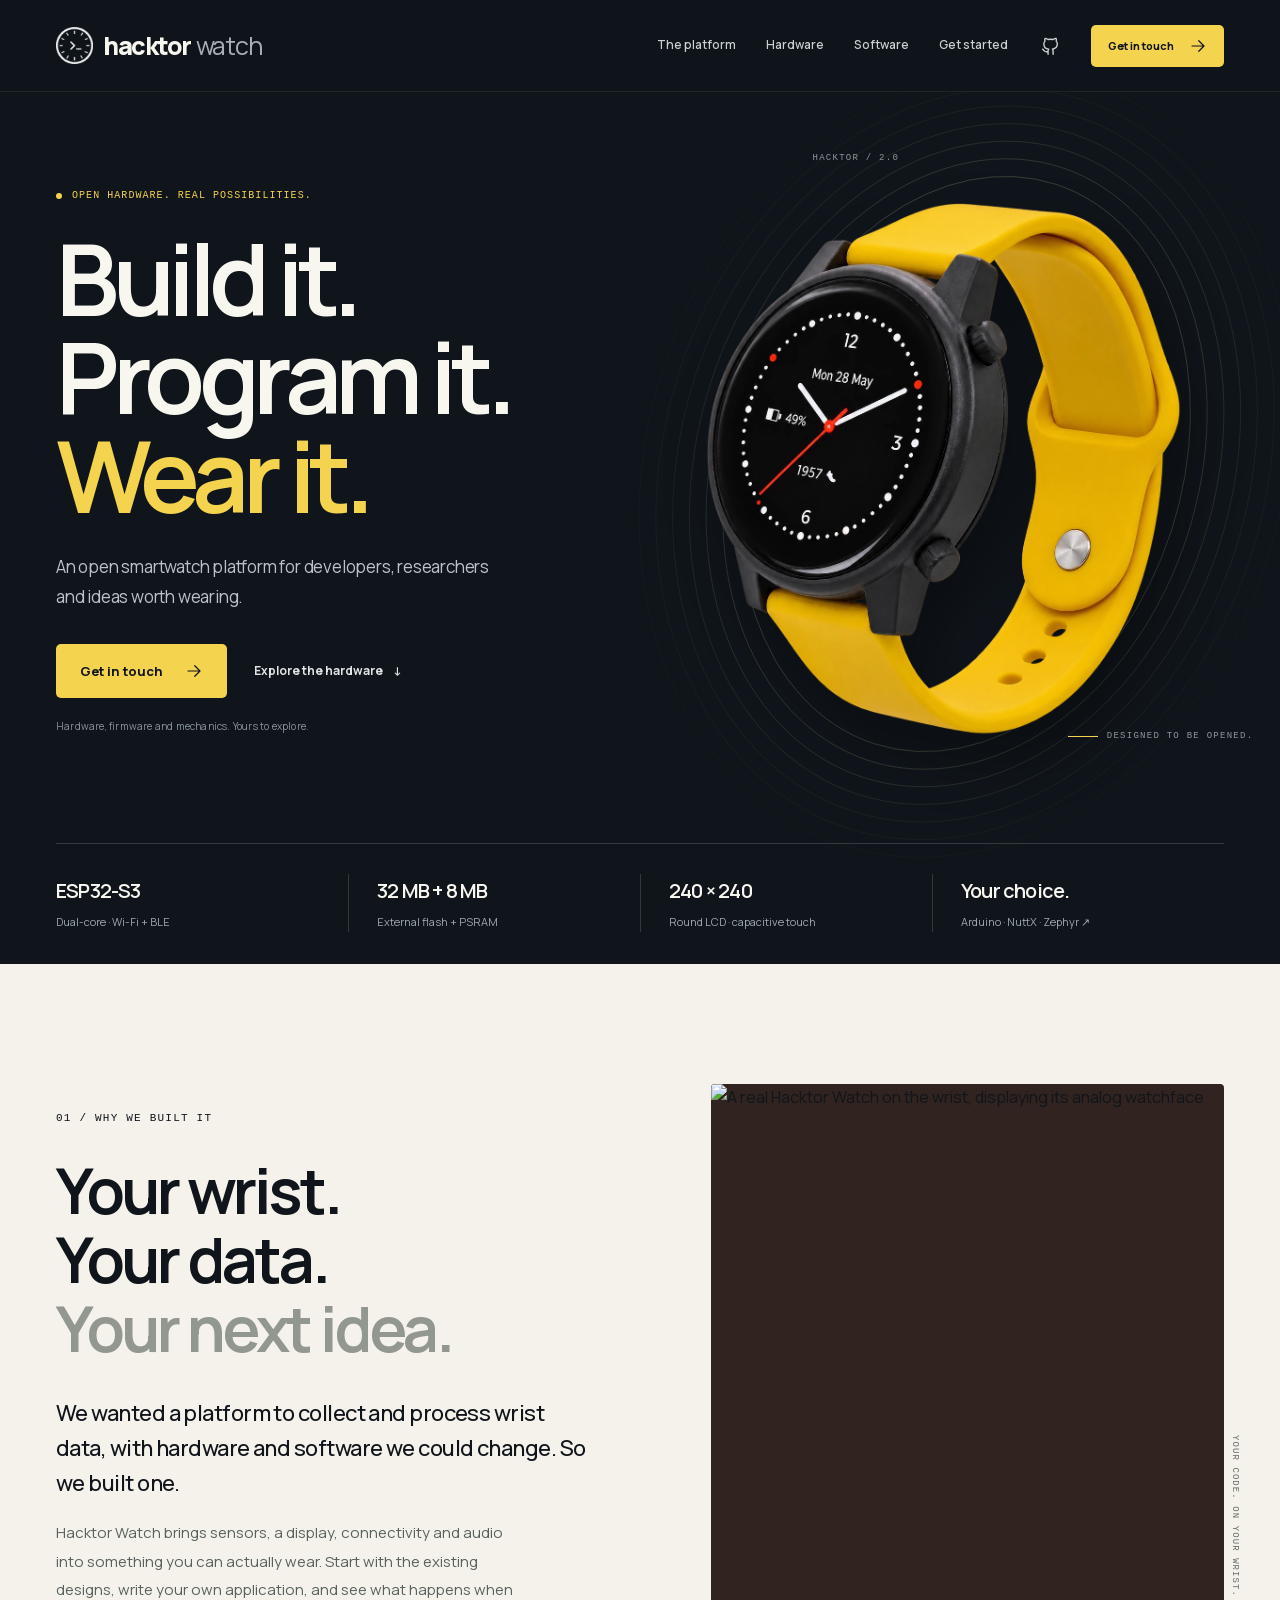
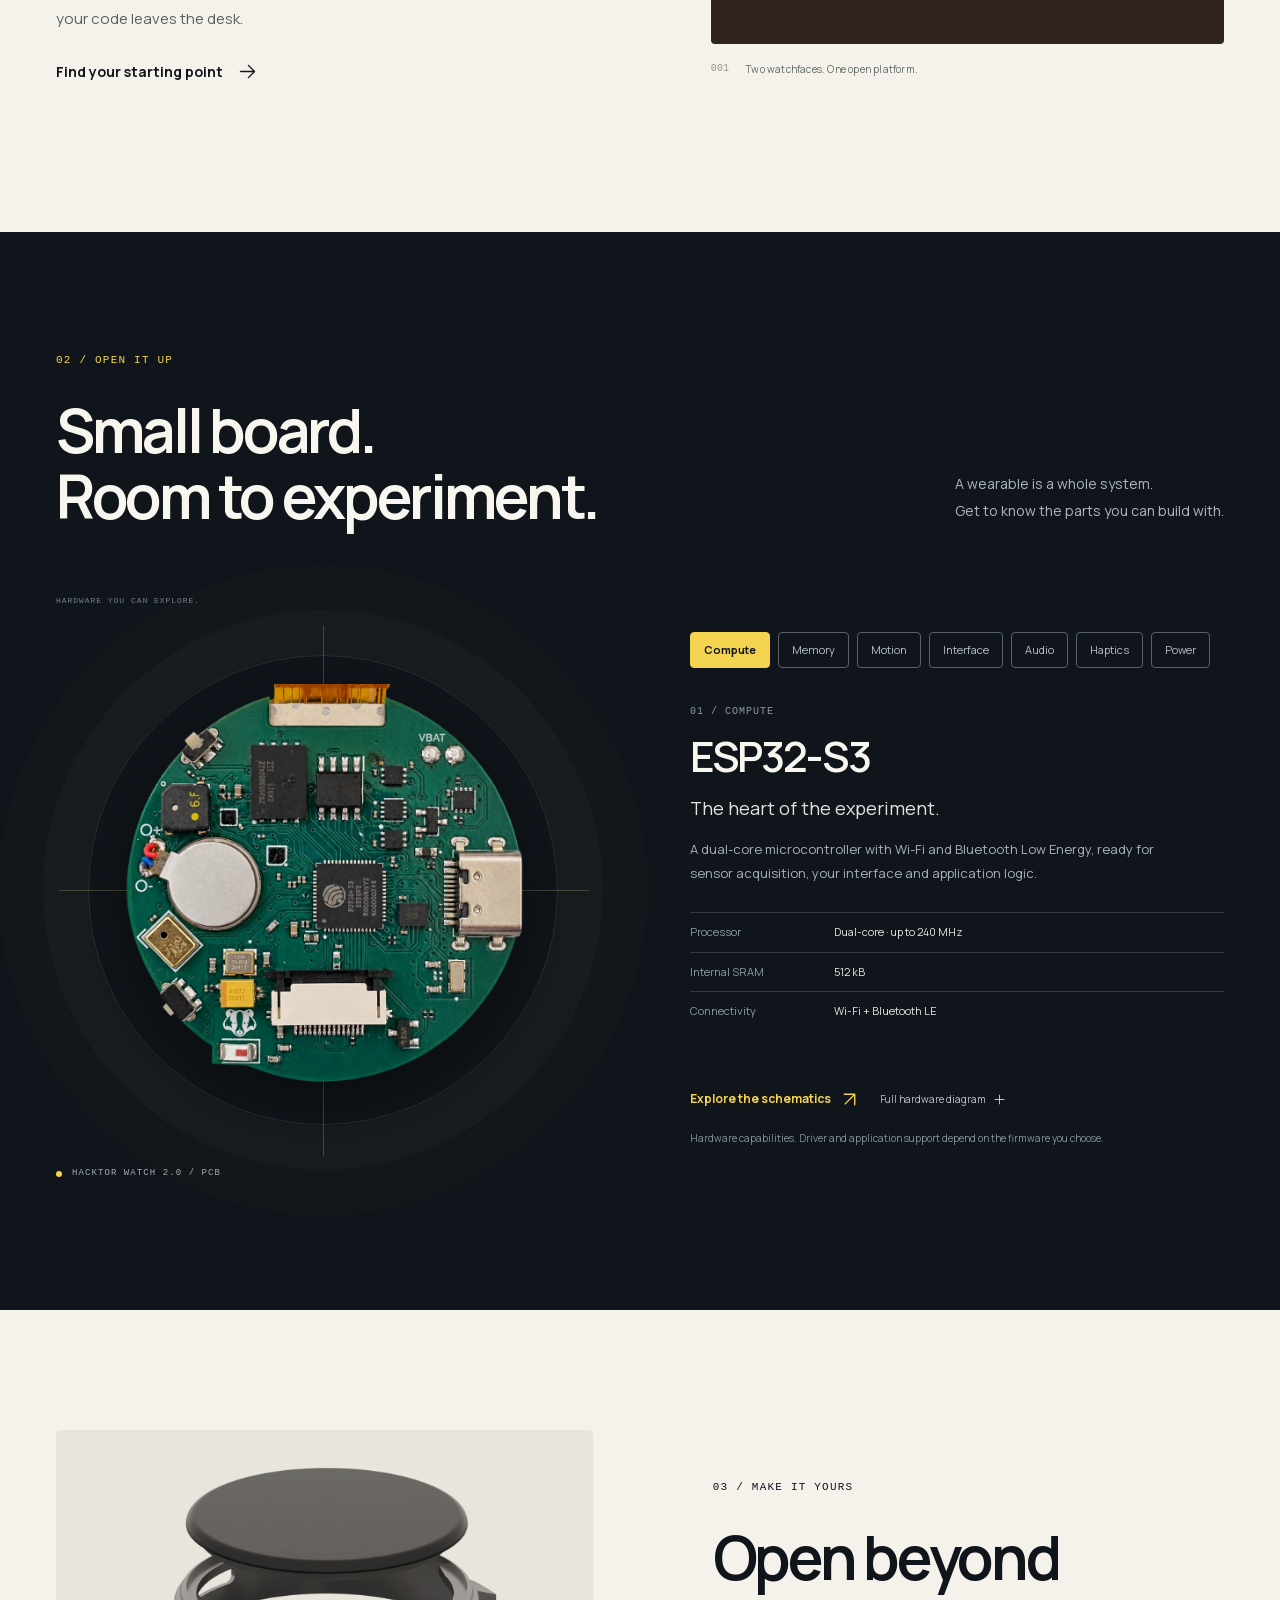
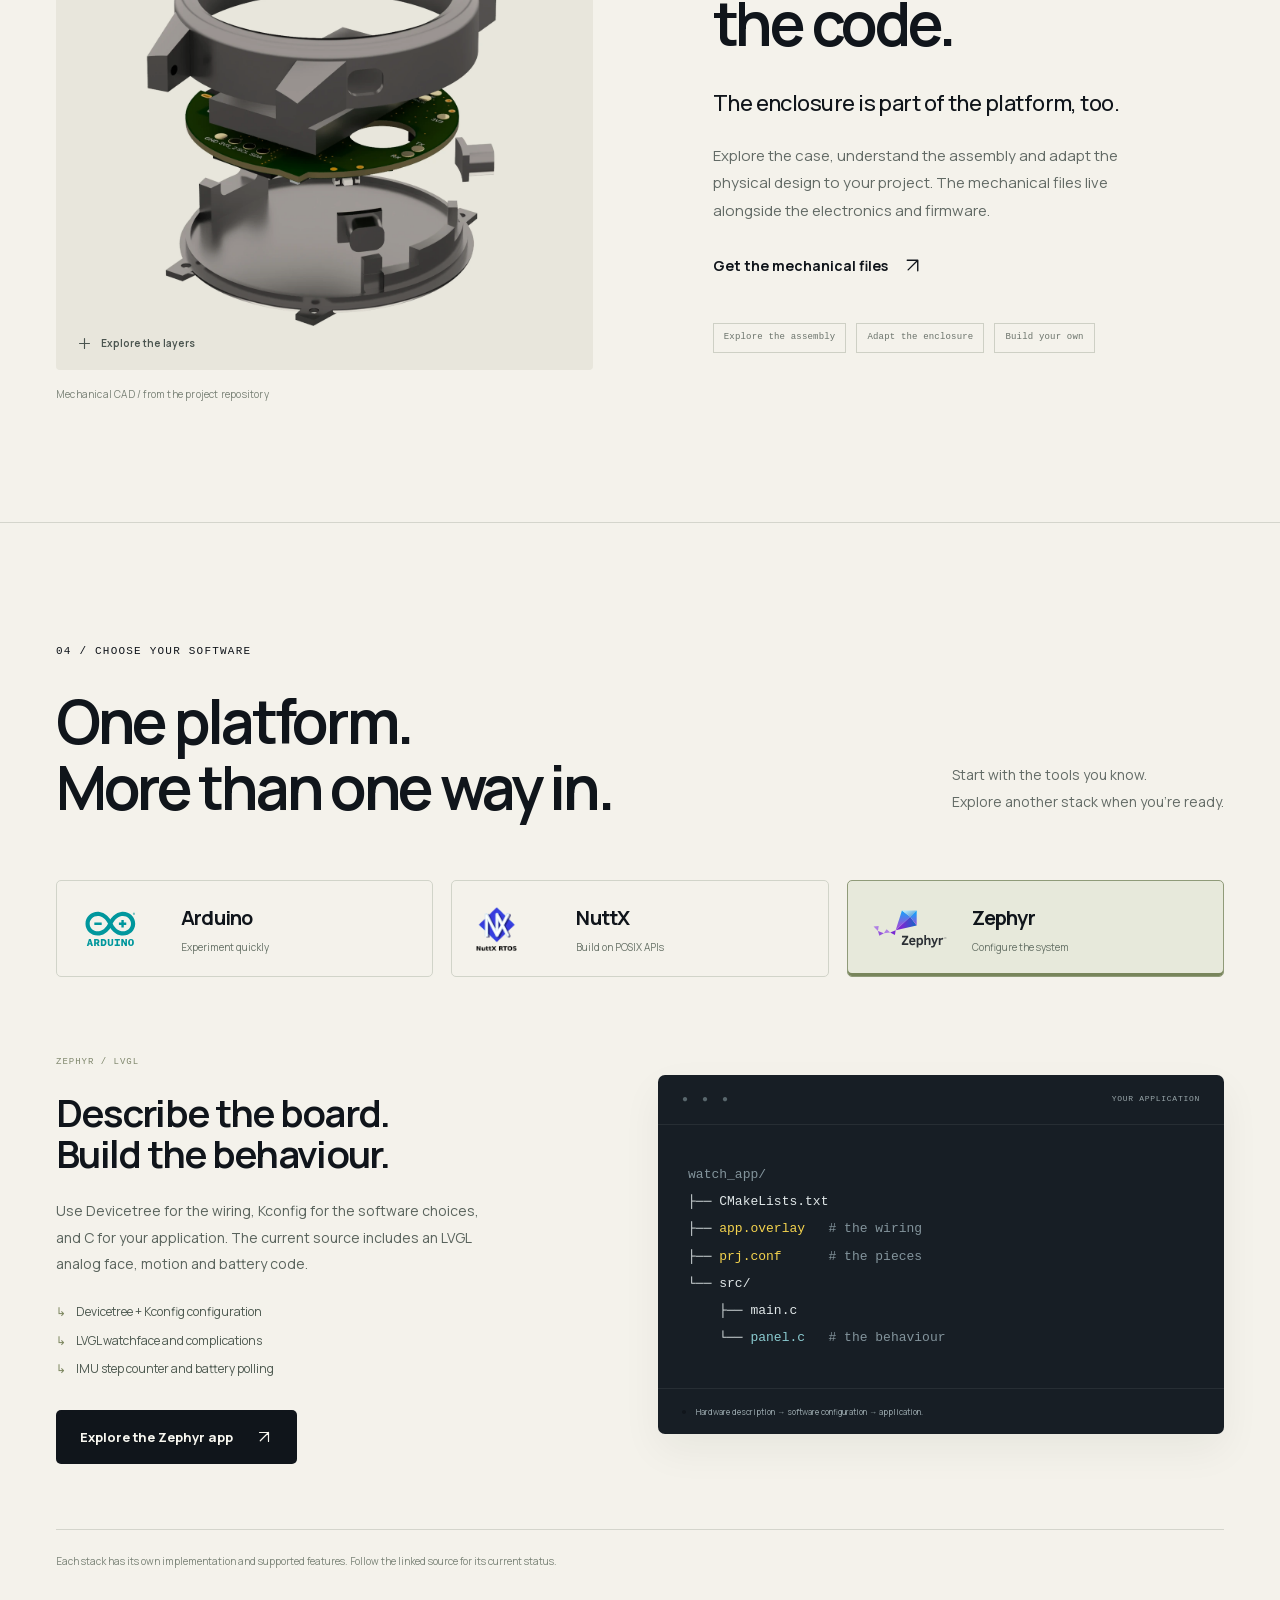
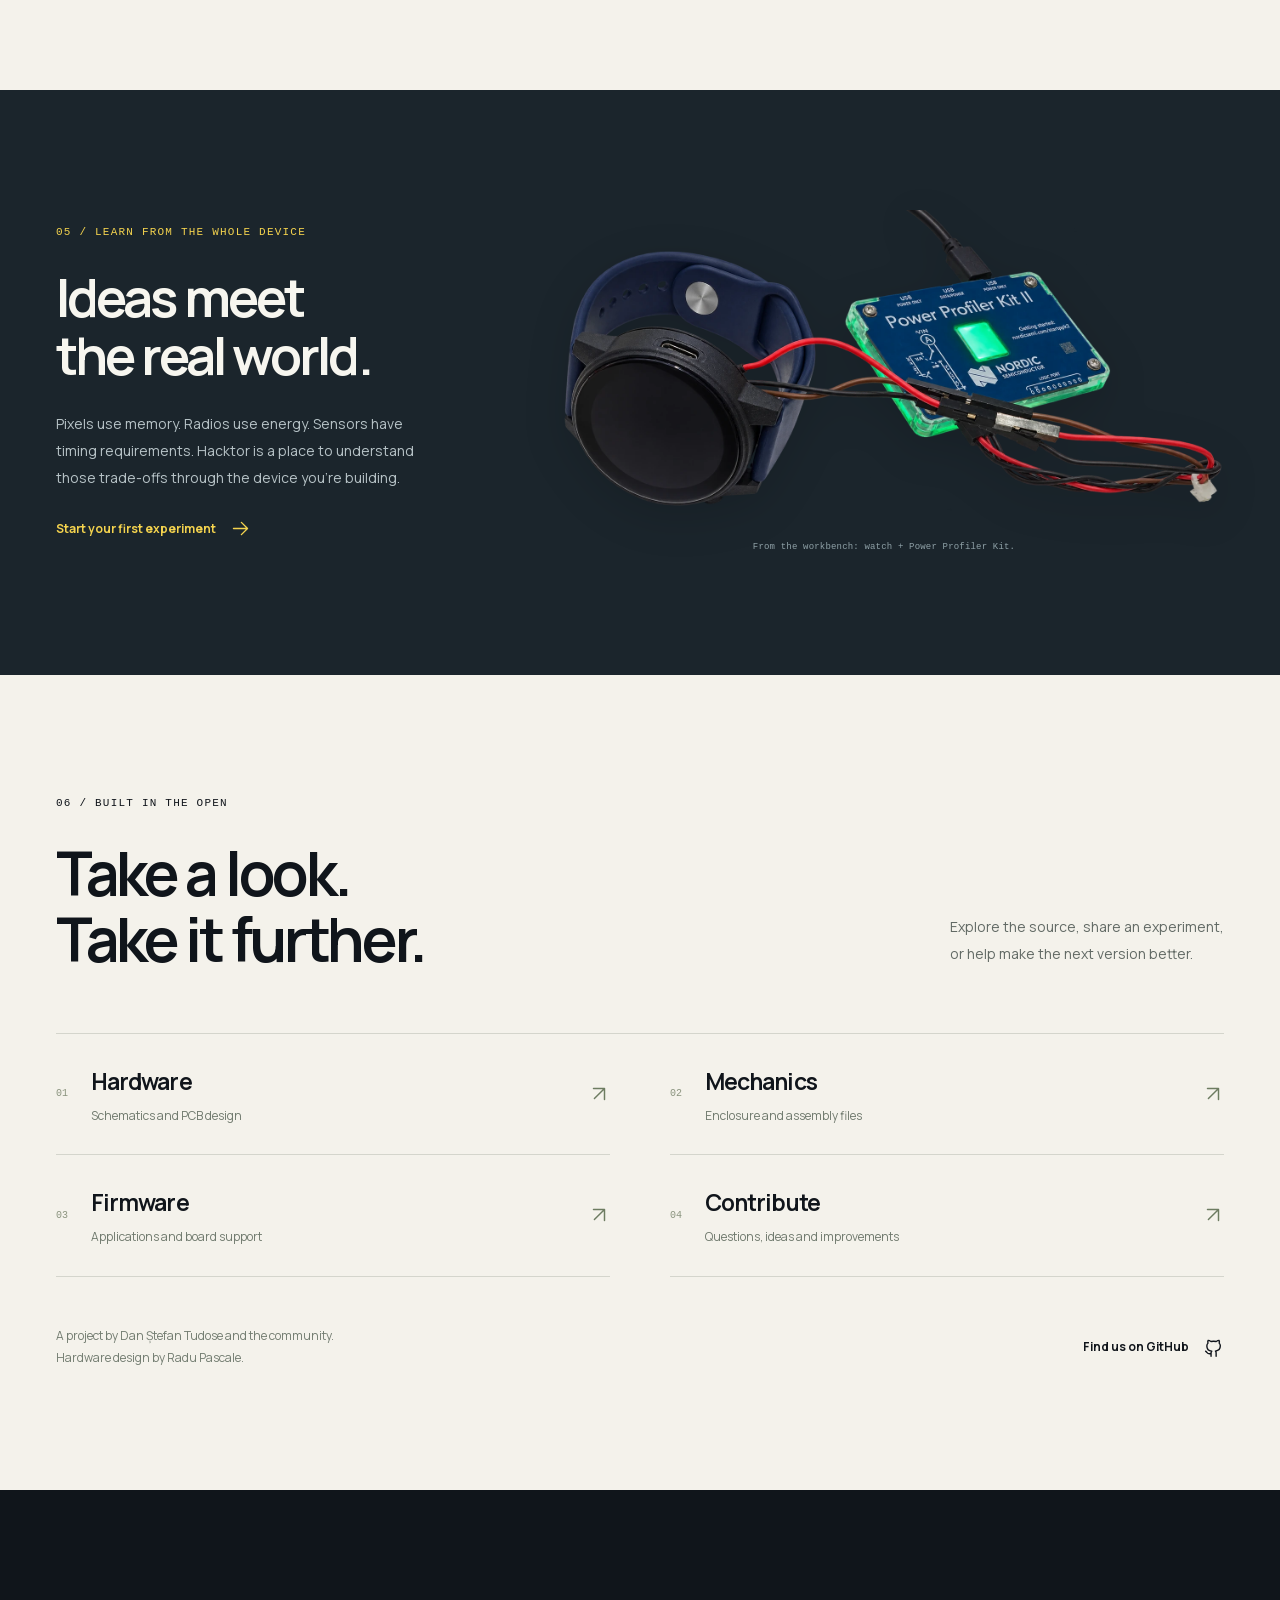
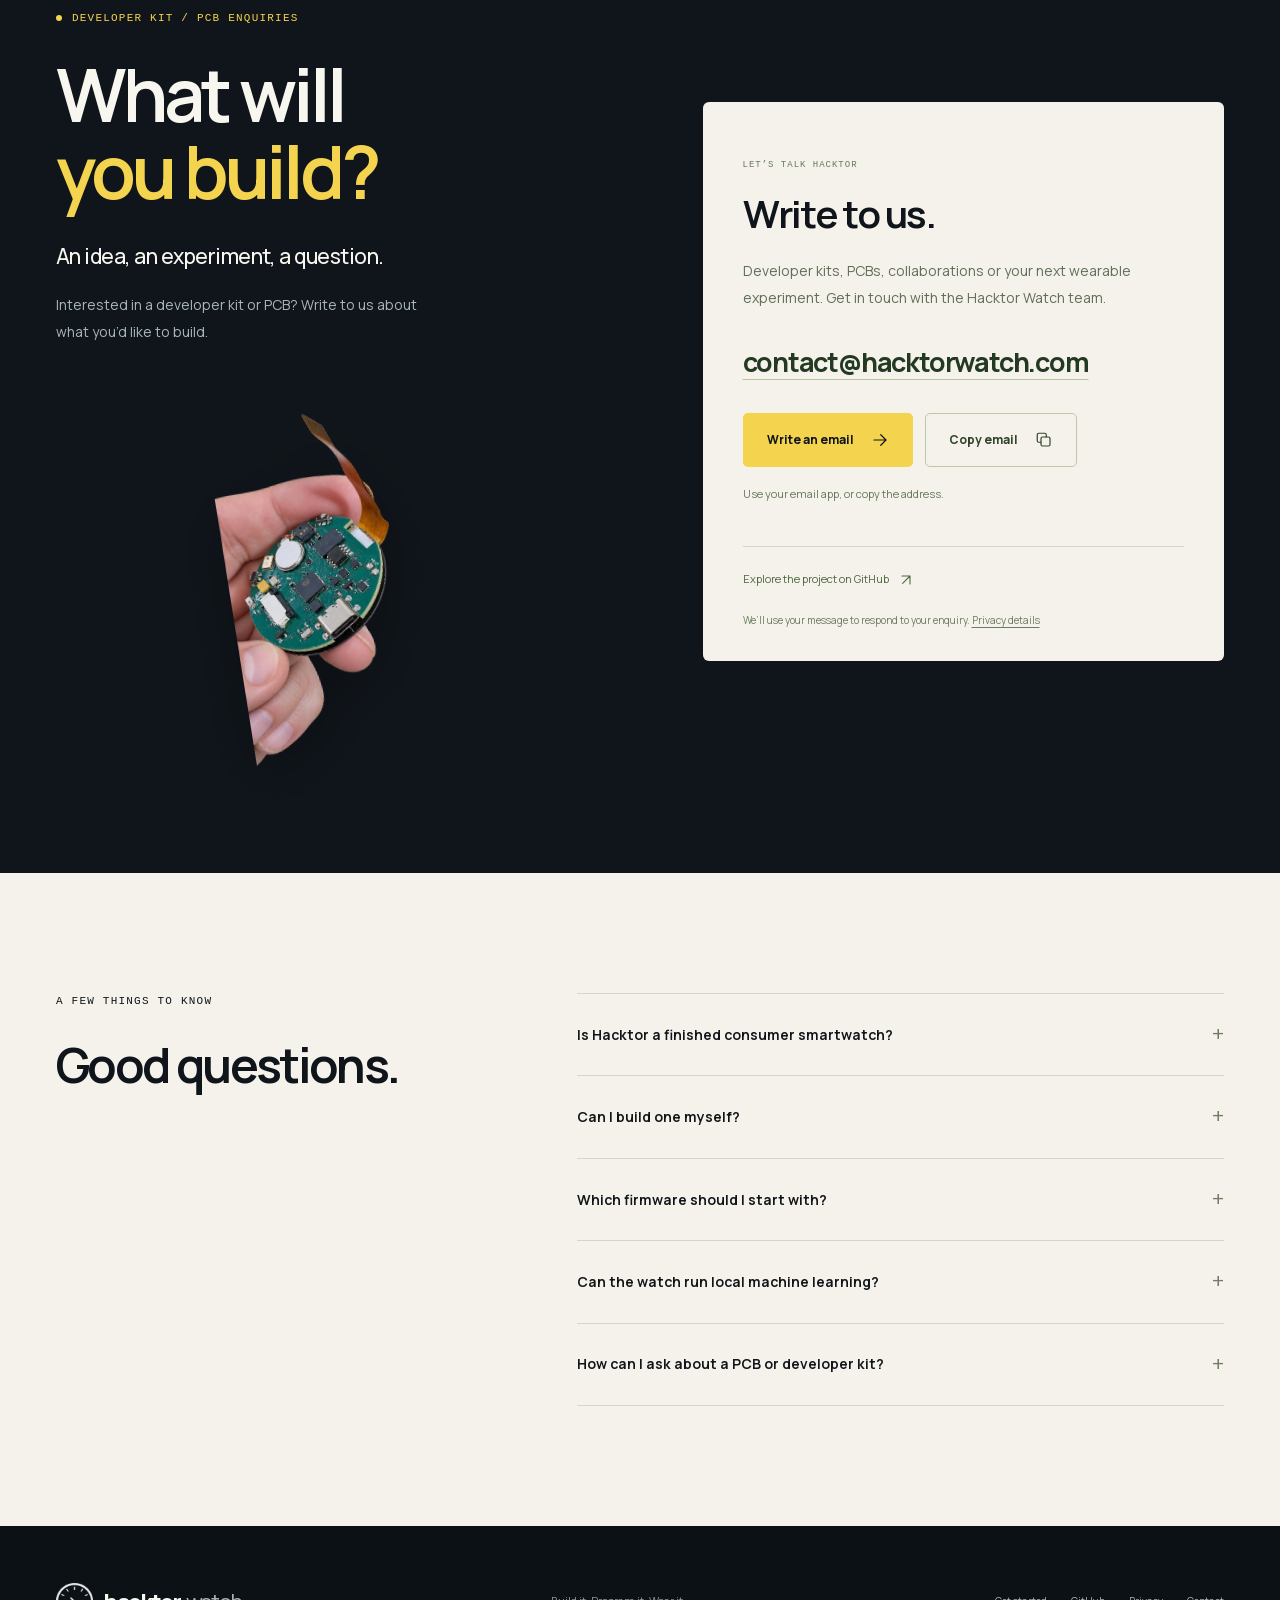
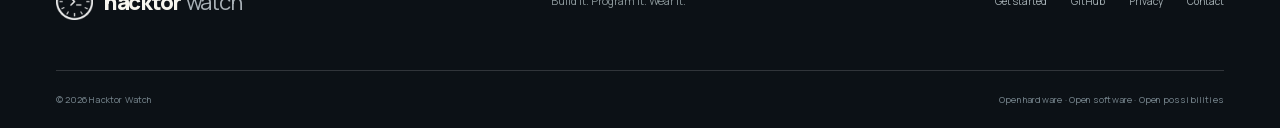
==== commit 86c4ca9b: "Add files via upload" ====
--- a/index.html
+++ b/index.html
@@ -16,6 +16,8 @@
   <link rel="stylesheet" href="styles.css">
   <script src="site-config.js" defer></script>
   <script src="app.js" defer></script>
+  <script src="assets/watch-animation/watch-assets.js" defer></script>
+  <script src="watch-demo/watch-demo.js" defer></script>
 <link rel="canonical" href="https://hacktorwatch.github.io/">
 <meta property="og:url" content="https://hacktorwatch.github.io/">
 </head>
@@ -69,7 +71,18 @@
           <p>Hacktor Watch brings sensors, a display, connectivity and audio into something you can actually wear. Start with the existing designs, write your own application, and see what happens when your code leaves the desk.</p>
           <a class="text-link" href="getting-started.html">Find your starting point <svg class="icon" aria-hidden="true" focusable="false"><use href="#arrow"/></svg></a>
         </div>
-        <figure class="wrist-figure" data-reveal><img src="assets/wrist-hello.webp" width="1120" height="1400" alt="A real Hacktor Watch prototype worn on the wrist, displaying Hello!" loading="lazy" decoding="async"><figcaption><span class="photo-index">001</span> The first milestone: make it say hello.</figcaption><span class="photo-corner" aria-hidden="true">HELLO, REAL WORLD.</span></figure>
+        <figure class="wrist-figure" data-reveal>
+          <div class="watch-animation" data-watch-animation data-assets="assets/watch-animation/">
+            <img data-watch-poster src="assets/watch-animation/poster.webp" width="1121" height="1403" alt="A real Hacktor Watch on the wrist, displaying its analog watchface" loading="lazy" decoding="async">
+            <canvas id="watch-canvas" width="1121" height="1403" role="img" hidden aria-label="Hacktor Watch on the wrist: analog hands move, then the display swipes to digital and back.">Hacktor Watch cycles between its analog and digital watchfaces.</canvas>
+            <button id="playback-toggle" class="watch-playback" type="button" hidden aria-controls="watch-canvas" aria-label="Play watch animation" title="Play watch animation">
+              <svg viewBox="0 0 24 24" width="16" height="16" fill="currentColor" aria-hidden="true"><path d="M8 5v14l11-7z"/></svg>
+            </button>
+            <p id="demo-status" class="sr-only" role="status" aria-live="polite">Watchface animation loading.</p>
+          </div>
+          <figcaption><span class="photo-index">001</span> Two watchfaces. One open platform.</figcaption>
+          <span class="photo-corner" aria-hidden="true">YOUR CODE. ON YOUR WRIST.</span>
+        </figure>
       </div>
     </section>
 
--- a/styles.css
+++ b/styles.css
@@ -91,7 +91,13 @@
 .story-copy>p:not(.eyebrow):not(.large-copy){max-width:465px;color:#58615e;font-size:15px;line-height:1.9}
 .story-copy .text-link{margin-top:28px}
 .wrist-figure{position:relative;padding-bottom:35px}
-.wrist-figure>img{width:100%;height:560px;object-fit:cover;object-position:50% 50%;border-radius:4px}
+.watch-animation{position:relative;width:100%;height:560px;overflow:hidden;border-radius:4px;background:#31231f}
+.watch-animation>img,.watch-animation>canvas{display:block;width:100%;height:100%;object-fit:cover;object-position:50% 50%}
+.watch-animation>canvas{position:absolute;inset:0}
+.watch-animation>[hidden]{display:none}
+.watch-playback{position:absolute;right:16px;bottom:16px;display:grid;place-items:center;width:40px;height:40px;padding:0;border:1px solid #ffffff60;border-radius:50%;background:#10151bd9;color:#fff;cursor:pointer;box-shadow:0 2px 12px #0002}
+.watch-playback:hover{background:#10151b}
+.watch-playback:focus-visible{outline:3px solid var(--yellow);outline-offset:3px}
 figcaption{font-size:10px;line-height:1.6;letter-spacing:.02em}
 .wrist-figure figcaption{display:flex;gap:17px;margin-top:17px;color:#626a65}
 .photo-index{font-family:var(--mono);color:#92958c}
@@ -276,8 +282,8 @@
 @keyframes watch-float{0%,100%{transform:translateY(0) rotate(-.4deg)}50%{transform:translateY(-12px) rotate(.4deg)}}
 @media(min-width:1600px){.hero-grid{min-height:800px}.hero h1{font-size:120px}.hero-art picture{max-width:550px}.hero-art{min-height:700px}.hero-watch{max-height:700px}}
 @media(max-width:1200px){.container{width:calc(100% - 80px)}.site-header{padding-inline:40px}.primary-nav{gap:22px}.brand{font-size:22px}.hero-grid{gap:10px;min-height:690px}.hero h1{font-size:8.3vw}.hero-art{min-height:600px}.hero-art picture{width:98%}.hero-coordinate-bottom{right:0;font-size:8px}.story-grid,.mechanics-grid{gap:70px}.hardware-explorer{gap:65px}.board-rings{width:380px;height:380px}.board-rings::before{height:440px}.board-rings::after{width:440px}.hardware-visual>img{height:540px}.hardware-visual{min-height:565px}.software-tabs button{padding:18px;grid-template-columns:65px 1fr;gap:12px}.software-tabs button>img{width:62px}.software-panel{gap:60px}.code-window pre{font-size:11px;padding:30px 24px}.contact-grid{gap:80px}.footer-top{gap:25px}.footer-links{gap:18px}.footer-top>p{display:none}}
-@media(max-width:980px){.container{width:calc(100% - 64px)}.site-header{padding:18px 32px;min-height:78px}.primary-nav{gap:16px}.primary-nav>a:not(.button){font-size:11px}.primary-nav .button{font-size:10px;padding:10px 12px;gap:8px}.nav-github{display:none}.hero-grid{min-height:640px}.hero h1{font-size:8.8vw}.hero .eyebrow{font-size:8px;letter-spacing:.06em}.hero-art{min-height:530px}.hero-orbits{width:620px}.hero-copy{padding-top:10px}.hero-description{font-size:15px;max-width:350px}.hero .button-row{gap:20px}.hero .button{font-size:11px;padding:14px 17px;gap:15px}.hero-explore{font-size:10px}.hero-note{font-size:8px}.hero-coordinate-top{top:0;font-size:8px}.spec-value{font-size:17px}.spec-strip>div,.spec-strip>a{padding-inline:18px}.spec-label{font-size:9px}.section-space{padding-block:95px}.story-grid,.mechanics-grid{gap:50px}.wrist-figure>img{height:480px}.story-copy h2{font-size:49px}.large-copy{font-size:19px}.story-copy>p:not(.eyebrow):not(.large-copy){font-size:13px}.section-heading{gap:40px}.section-heading>p{font-size:12px}.hardware-explorer{gap:45px}.hardware-panel h3{font-size:34px}.hardware-panel>.component-lead{font-size:16px}.hardware-panel>p:not(.component-index):not(.component-lead){font-size:12px}.component-facts>div{grid-template-columns:103px 1fr;font-size:10px;gap:12px}.hardware-visual>img{height:480px;max-width:95%}.hardware-visual{min-height:540px}.board-rings{width:310px;height:310px}.board-rings::before{height:370px}.board-rings::after{width:370px}.subsystem-tabs{gap:7px;margin-bottom:27px}.subsystem-tabs button{padding:7px 10px;font-size:10px}.mechanics-grid{gap:65px}.exploded-figure>a{min-height:450px}.exploded-figure img{max-height:450px}.mechanics-copy>p:not(.eyebrow):not(.large-copy){font-size:13px}.software-tabs button{grid-template-columns:1fr;text-align:center;justify-items:center}.software-tabs button>img{grid-row:auto;object-position:center;margin-bottom:10px}.software-tabs .stack-role{font-size:9px}.software-panel{gap:45px}.stack-copy h3{font-size:30px}.stack-copy>p{font-size:12px}.code-window pre{font-size:10px;padding:28px 20px}.lab-grid{gap:50px;grid-template-columns:.9fr 1.1fr}.lab-grid>div>p:not(.eyebrow){font-size:12px}.lab h2{font-size:43px}.contact-grid{gap:50px}.contact-section h2{font-size:64px}.contact-copy>.eyebrow{font-size:9px}.contact-copy>.large-copy{font-size:18px}.contact-copy>p:not(.eyebrow):not(.large-copy){font-size:12px}.faq-grid{gap:55px;grid-template-columns:.75fr 1.25fr}.faq h2{font-size:38px}.reading-layout{grid-template-columns:190px 1fr;gap:45px}.guide-grid{gap:10px}.guide-grid a{padding:18px 14px}}
-@media(max-width:760px){html{scroll-padding-top:85px}.container{width:calc(100% - 44px)}.site-header{min-height:74px;padding:18px 22px}.brand{font-size:23px}.brand>img{width:31px;height:31px}.js .menu-toggle{display:block}.js .primary-nav{display:none;position:absolute;top:74px;left:0;right:0;padding:22px;background:#111820;border-bottom:1px solid #ffffff20;box-shadow:0 22px 30px #0003;flex-direction:column;align-items:stretch;gap:0}.js .primary-nav.is-open{display:flex}.primary-nav>a:not(.button){padding:13px 2px;font-size:14px}.primary-nav .button{margin-top:15px;font-size:12px;padding:16px}.nav-github{display:none}.menu-toggle[aria-expanded=true] span:first-child{transform:translateY(3.5px) rotate(45deg)}.menu-toggle[aria-expanded=true] span:last-child{transform:translateY(-3.5px) rotate(-45deg)}.no-js .site-header{flex-wrap:wrap}.no-js .primary-nav{flex-wrap:wrap;gap:10px 20px}.no-js .primary-nav>a{font-size:11px!important;padding:4px!important}.hero-grid{display:flex;flex-direction:column;gap:0;min-height:auto;padding-top:43px;padding-bottom:25px}.hero-copy{align-self:stretch;padding-top:0}.hero .eyebrow{font-size:8px;gap:8px;margin-bottom:26px;letter-spacing:.08em}.hero h1{font-size:clamp(61px,13.3vw,99px);line-height:1.02;letter-spacing:-.065em}.hero-description{max-width:425px;font-size:15px;line-height:1.8;margin-top:23px}.hero .button-row{gap:24px;margin-top:24px}.hero .button{font-size:11px;min-height:48px;padding:14px 18px}.hero-explore{font-size:10px}.hero-note{font-size:8px;margin-top:17px}.hero-art{width:100%;min-height:0;aspect-ratio:1/1.15;margin:30px 0 0;max-width:510px}.hero-art picture{width:78%;max-width:385px}.hero-watch{max-height:530px}.hero-orbits{width:120%;left:50%}.hero-coordinate-top{left:8%;top:8%;font-size:7px}.hero-coordinate-bottom{font-size:7px;bottom:7%;right:2%}.spec-strip{grid-template-columns:1fr 1fr;padding-block:23px;gap:25px 20px}.spec-strip>div,.spec-strip>a{padding:0 0 0 15px;border-left:1px solid var(--line)}.spec-strip>:nth-child(odd){padding-left:0;border:0}.spec-value{font-size:18px}.spec-label{font-size:9px}.section-space{padding-block:76px}.eyebrow{font-size:9px;letter-spacing:.08em;margin-bottom:22px}.story-grid{grid-template-columns:1fr;gap:43px}.story-copy h2{font-size:clamp(45px,9vw,64px)}.story-copy .large-copy{max-width:500px;font-size:21px;margin-top:26px}.story-copy>p:not(.eyebrow):not(.large-copy){font-size:14px;max-width:560px}.story-copy .text-link{font-size:12px;margin-top:23px}.wrist-figure{width:100%;max-width:560px;padding-bottom:0}.wrist-figure>img{height:450px;object-position:50% 57%}.photo-corner{display:none}.wrist-figure figcaption{font-size:9px;margin-top:13px}.section-heading{display:block;margin-bottom:37px}.section-heading h2{font-size:clamp(37px,8vw,54px)}.section-heading>p{font-size:13px;margin-top:23px;line-height:1.8}.hardware-explorer{display:flex;flex-direction:column;gap:40px;margin-top:30px}.hardware-visual{width:100%;min-height:0;height:490px;max-width:480px}.hardware-visual>img{height:450px;max-width:88%}.board-rings{width:310px;height:310px}.hardware-controls{width:100%}.board-scale{font-size:7px}.board-label{font-size:7px;bottom:0}.subsystem-tabs{gap:8px;margin-bottom:28px}.subsystem-tabs button{font-size:11px;padding:9px 13px}.hardware-panel{min-height:348px}.hardware-panel h3{font-size:36px}.hardware-panel>.component-lead{font-size:18px}.hardware-panel>p:not(.component-index):not(.component-lead){font-size:13px;max-width:100%}.component-facts>div{font-size:11px;grid-template-columns:115px 1fr;gap:14px}.hardware-links{margin-top:25px;gap:20px}.hardware-links .text-link{font-size:11px}.fine-print{font-size:9px}.hardware-controls>.fine-print{max-width:none}.mechanics-grid{display:flex;flex-direction:column-reverse;gap:45px}.mechanics-copy{width:100%}.mechanics-copy h2{font-size:48px}.mechanics-copy .large-copy{font-size:20px;margin-top:25px}.mechanics-copy>p:not(.eyebrow):not(.large-copy){font-size:14px;max-width:550px}.mechanics-copy .text-link{font-size:12px;margin-top:24px}.mechanical-tags{margin-top:28px}.exploded-figure{width:100%;max-width:550px}.exploded-figure>a{min-height:450px}.exploded-figure img{max-height:450px}.software-tabs{gap:8px;margin-bottom:24px}.software-tabs button{padding:15px 8px 13px;min-height:140px}.software-tabs button>img{height:33px;width:57px}.software-tabs button>span:not(.stack-role){font-size:17px}.software-tabs .stack-role{font-size:8px;line-height:1.6}.software-panel{grid-template-columns:1fr;gap:34px;padding:13px 0 5px}.stack-copy h3{font-size:35px;margin-top:15px}.stack-copy>p{font-size:14px;max-width:none;margin-top:21px}.plain-feature-list{margin-block:20px 25px}.plain-feature-list li{font-size:12px}.stack-copy .button{font-size:11px}.code-window pre{font-size:11px;padding:27px 20px;line-height:2.2}.code-window-header{padding:16px 20px}.code-window-footer{font-size:8px;padding:16px 20px}.software-note{font-size:10px;line-height:1.9;margin-top:28px;padding-top:20px}.lab-grid{grid-template-columns:1fr;gap:42px}.lab h2{font-size:48px}.lab-grid>div>p:not(.eyebrow){font-size:14px;max-width:550px;margin-top:25px}.lab .text-link{font-size:12px;margin-top:22px}.lab figcaption{font-size:8px;margin-top:19px}.repo-links{grid-template-columns:1fr;gap:0}.repo-links>a{padding-block:23px;gap:21px}.repo-links strong{font-size:22px}.repo-links small{font-size:11px}.repo-index{font-size:9px}.repo-links .icon{width:19px;height:19px}.project-credit{display:block;margin-top:32px}.project-credit>p{font-size:11px}.project-credit .text-link{margin-top:22px}.contact-grid{grid-template-columns:1fr;gap:42px}.contact-section h2{font-size:66px}.contact-copy .large-copy{font-size:20px;margin-top:25px}.contact-copy>p:not(.eyebrow):not(.large-copy){font-size:14px;max-width:440px}.contact-board{height:250px;width:180px;margin:25px auto 0}.faq h2{font-size:43px}.faq-list summary{font-size:13px;padding-block:20px}.faq-list details p{font-size:12px;padding-right:8px}.footer-top{flex-wrap:wrap;gap:30px;padding-bottom:35px}.footer-top .brand{font-size:23px}.footer-links{width:100%;flex-wrap:wrap;font-size:11px;gap:20px 25px}.footer-bottom{padding-block:22px;display:block;font-size:9px}.footer-bottom span{display:block}.footer-bottom span+span{margin-top:7px}.image-dialog{padding:42px 15px 22px;max-height:90svh}.dialog-image-wrap>img{max-height:65svh}.image-dialog>p{font-size:10px;padding-top:15px}.page-hero{padding:58px 0}.page-hero h1{font-size:48px}.page-hero>.container>p:not(.eyebrow){font-size:15px;margin-top:22px}.page-hero .button-row{gap:15px}.reading-layout{display:block;padding-block:35px 70px}.page-toc{position:static;display:flex;flex-wrap:wrap;gap:2px 25px;margin-bottom:45px;padding-top:12px}.page-toc a{font-size:10px;padding:8px 0}.reading-content>section{padding-bottom:38px;margin-bottom:36px}.reading-content h2{font-size:30px}.reading-content h3{font-size:23px}.reading-content p,.reading-content ul,.reading-content ol{font-size:13px}.guide-grid{grid-template-columns:1fr;gap:12px}.guide-grid a{font-size:14px;padding:20px}.guide-grid a>span{font-size:12px}.guide-links a{font-size:12px;padding:14px}.guide-note{font-size:11px;padding:18px}.error-page{padding-block:80px}.error-page h1{font-size:80px}.error-page h2{font-size:35px}.error-page p{font-size:14px}}
+@media(max-width:980px){.container{width:calc(100% - 64px)}.site-header{padding:18px 32px;min-height:78px}.primary-nav{gap:16px}.primary-nav>a:not(.button){font-size:11px}.primary-nav .button{font-size:10px;padding:10px 12px;gap:8px}.nav-github{display:none}.hero-grid{min-height:640px}.hero h1{font-size:8.8vw}.hero .eyebrow{font-size:8px;letter-spacing:.06em}.hero-art{min-height:530px}.hero-orbits{width:620px}.hero-copy{padding-top:10px}.hero-description{font-size:15px;max-width:350px}.hero .button-row{gap:20px}.hero .button{font-size:11px;padding:14px 17px;gap:15px}.hero-explore{font-size:10px}.hero-note{font-size:8px}.hero-coordinate-top{top:0;font-size:8px}.spec-value{font-size:17px}.spec-strip>div,.spec-strip>a{padding-inline:18px}.spec-label{font-size:9px}.section-space{padding-block:95px}.story-grid,.mechanics-grid{gap:50px}.watch-animation{height:480px}.story-copy h2{font-size:49px}.large-copy{font-size:19px}.story-copy>p:not(.eyebrow):not(.large-copy){font-size:13px}.section-heading{gap:40px}.section-heading>p{font-size:12px}.hardware-explorer{gap:45px}.hardware-panel h3{font-size:34px}.hardware-panel>.component-lead{font-size:16px}.hardware-panel>p:not(.component-index):not(.component-lead){font-size:12px}.component-facts>div{grid-template-columns:103px 1fr;font-size:10px;gap:12px}.hardware-visual>img{height:480px;max-width:95%}.hardware-visual{min-height:540px}.board-rings{width:310px;height:310px}.board-rings::before{height:370px}.board-rings::after{width:370px}.subsystem-tabs{gap:7px;margin-bottom:27px}.subsystem-tabs button{padding:7px 10px;font-size:10px}.mechanics-grid{gap:65px}.exploded-figure>a{min-height:450px}.exploded-figure img{max-height:450px}.mechanics-copy>p:not(.eyebrow):not(.large-copy){font-size:13px}.software-tabs button{grid-template-columns:1fr;text-align:center;justify-items:center}.software-tabs button>img{grid-row:auto;object-position:center;margin-bottom:10px}.software-tabs .stack-role{font-size:9px}.software-panel{gap:45px}.stack-copy h3{font-size:30px}.stack-copy>p{font-size:12px}.code-window pre{font-size:10px;padding:28px 20px}.lab-grid{gap:50px;grid-template-columns:.9fr 1.1fr}.lab-grid>div>p:not(.eyebrow){font-size:12px}.lab h2{font-size:43px}.contact-grid{gap:50px}.contact-section h2{font-size:64px}.contact-copy>.eyebrow{font-size:9px}.contact-copy>.large-copy{font-size:18px}.contact-copy>p:not(.eyebrow):not(.large-copy){font-size:12px}.faq-grid{gap:55px;grid-template-columns:.75fr 1.25fr}.faq h2{font-size:38px}.reading-layout{grid-template-columns:190px 1fr;gap:45px}.guide-grid{gap:10px}.guide-grid a{padding:18px 14px}}
+@media(max-width:760px){html{scroll-padding-top:85px}.container{width:calc(100% - 44px)}.site-header{min-height:74px;padding:18px 22px}.brand{font-size:23px}.brand>img{width:31px;height:31px}.js .menu-toggle{display:block}.js .primary-nav{display:none;position:absolute;top:74px;left:0;right:0;padding:22px;background:#111820;border-bottom:1px solid #ffffff20;box-shadow:0 22px 30px #0003;flex-direction:column;align-items:stretch;gap:0}.js .primary-nav.is-open{display:flex}.primary-nav>a:not(.button){padding:13px 2px;font-size:14px}.primary-nav .button{margin-top:15px;font-size:12px;padding:16px}.nav-github{display:none}.menu-toggle[aria-expanded=true] span:first-child{transform:translateY(3.5px) rotate(45deg)}.menu-toggle[aria-expanded=true] span:last-child{transform:translateY(-3.5px) rotate(-45deg)}.no-js .site-header{flex-wrap:wrap}.no-js .primary-nav{flex-wrap:wrap;gap:10px 20px}.no-js .primary-nav>a{font-size:11px!important;padding:4px!important}.hero-grid{display:flex;flex-direction:column;gap:0;min-height:auto;padding-top:43px;padding-bottom:25px}.hero-copy{align-self:stretch;padding-top:0}.hero .eyebrow{font-size:8px;gap:8px;margin-bottom:26px;letter-spacing:.08em}.hero h1{font-size:clamp(61px,13.3vw,99px);line-height:1.02;letter-spacing:-.065em}.hero-description{max-width:425px;font-size:15px;line-height:1.8;margin-top:23px}.hero .button-row{gap:24px;margin-top:24px}.hero .button{font-size:11px;min-height:48px;padding:14px 18px}.hero-explore{font-size:10px}.hero-note{font-size:8px;margin-top:17px}.hero-art{width:100%;min-height:0;aspect-ratio:1/1.15;margin:30px 0 0;max-width:510px}.hero-art picture{width:78%;max-width:385px}.hero-watch{max-height:530px}.hero-orbits{width:120%;left:50%}.hero-coordinate-top{left:8%;top:8%;font-size:7px}.hero-coordinate-bottom{font-size:7px;bottom:7%;right:2%}.spec-strip{grid-template-columns:1fr 1fr;padding-block:23px;gap:25px 20px}.spec-strip>div,.spec-strip>a{padding:0 0 0 15px;border-left:1px solid var(--line)}.spec-strip>:nth-child(odd){padding-left:0;border:0}.spec-value{font-size:18px}.spec-label{font-size:9px}.section-space{padding-block:76px}.eyebrow{font-size:9px;letter-spacing:.08em;margin-bottom:22px}.story-grid{grid-template-columns:1fr;gap:43px}.story-copy h2{font-size:clamp(45px,9vw,64px)}.story-copy .large-copy{max-width:500px;font-size:21px;margin-top:26px}.story-copy>p:not(.eyebrow):not(.large-copy){font-size:14px;max-width:560px}.story-copy .text-link{font-size:12px;margin-top:23px}.wrist-figure{width:100%;max-width:560px;padding-bottom:0}.watch-animation{height:450px}.watch-animation>img,.watch-animation>canvas{object-position:50% 57%}.photo-corner{display:none}.wrist-figure figcaption{font-size:9px;margin-top:13px}.section-heading{display:block;margin-bottom:37px}.section-heading h2{font-size:clamp(37px,8vw,54px)}.section-heading>p{font-size:13px;margin-top:23px;line-height:1.8}.hardware-explorer{display:flex;flex-direction:column;gap:40px;margin-top:30px}.hardware-visual{width:100%;min-height:0;height:490px;max-width:480px}.hardware-visual>img{height:450px;max-width:88%}.board-rings{width:310px;height:310px}.hardware-controls{width:100%}.board-scale{font-size:7px}.board-label{font-size:7px;bottom:0}.subsystem-tabs{gap:8px;margin-bottom:28px}.subsystem-tabs button{font-size:11px;padding:9px 13px}.hardware-panel{min-height:348px}.hardware-panel h3{font-size:36px}.hardware-panel>.component-lead{font-size:18px}.hardware-panel>p:not(.component-index):not(.component-lead){font-size:13px;max-width:100%}.component-facts>div{font-size:11px;grid-template-columns:115px 1fr;gap:14px}.hardware-links{margin-top:25px;gap:20px}.hardware-links .text-link{font-size:11px}.fine-print{font-size:9px}.hardware-controls>.fine-print{max-width:none}.mechanics-grid{display:flex;flex-direction:column-reverse;gap:45px}.mechanics-copy{width:100%}.mechanics-copy h2{font-size:48px}.mechanics-copy .large-copy{font-size:20px;margin-top:25px}.mechanics-copy>p:not(.eyebrow):not(.large-copy){font-size:14px;max-width:550px}.mechanics-copy .text-link{font-size:12px;margin-top:24px}.mechanical-tags{margin-top:28px}.exploded-figure{width:100%;max-width:550px}.exploded-figure>a{min-height:450px}.exploded-figure img{max-height:450px}.software-tabs{gap:8px;margin-bottom:24px}.software-tabs button{padding:15px 8px 13px;min-height:140px}.software-tabs button>img{height:33px;width:57px}.software-tabs button>span:not(.stack-role){font-size:17px}.software-tabs .stack-role{font-size:8px;line-height:1.6}.software-panel{grid-template-columns:1fr;gap:34px;padding:13px 0 5px}.stack-copy h3{font-size:35px;margin-top:15px}.stack-copy>p{font-size:14px;max-width:none;margin-top:21px}.plain-feature-list{margin-block:20px 25px}.plain-feature-list li{font-size:12px}.stack-copy .button{font-size:11px}.code-window pre{font-size:11px;padding:27px 20px;line-height:2.2}.code-window-header{padding:16px 20px}.code-window-footer{font-size:8px;padding:16px 20px}.software-note{font-size:10px;line-height:1.9;margin-top:28px;padding-top:20px}.lab-grid{grid-template-columns:1fr;gap:42px}.lab h2{font-size:48px}.lab-grid>div>p:not(.eyebrow){font-size:14px;max-width:550px;margin-top:25px}.lab .text-link{font-size:12px;margin-top:22px}.lab figcaption{font-size:8px;margin-top:19px}.repo-links{grid-template-columns:1fr;gap:0}.repo-links>a{padding-block:23px;gap:21px}.repo-links strong{font-size:22px}.repo-links small{font-size:11px}.repo-index{font-size:9px}.repo-links .icon{width:19px;height:19px}.project-credit{display:block;margin-top:32px}.project-credit>p{font-size:11px}.project-credit .text-link{margin-top:22px}.contact-grid{grid-template-columns:1fr;gap:42px}.contact-section h2{font-size:66px}.contact-copy .large-copy{font-size:20px;margin-top:25px}.contact-copy>p:not(.eyebrow):not(.large-copy){font-size:14px;max-width:440px}.contact-board{height:250px;width:180px;margin:25px auto 0}.faq h2{font-size:43px}.faq-list summary{font-size:13px;padding-block:20px}.faq-list details p{font-size:12px;padding-right:8px}.footer-top{flex-wrap:wrap;gap:30px;padding-bottom:35px}.footer-top .brand{font-size:23px}.footer-links{width:100%;flex-wrap:wrap;font-size:11px;gap:20px 25px}.footer-bottom{padding-block:22px;display:block;font-size:9px}.footer-bottom span{display:block}.footer-bottom span+span{margin-top:7px}.image-dialog{padding:42px 15px 22px;max-height:90svh}.dialog-image-wrap>img{max-height:65svh}.image-dialog>p{font-size:10px;padding-top:15px}.page-hero{padding:58px 0}.page-hero h1{font-size:48px}.page-hero>.container>p:not(.eyebrow){font-size:15px;margin-top:22px}.page-hero .button-row{gap:15px}.reading-layout{display:block;padding-block:35px 70px}.page-toc{position:static;display:flex;flex-wrap:wrap;gap:2px 25px;margin-bottom:45px;padding-top:12px}.page-toc a{font-size:10px;padding:8px 0}.reading-content>section{padding-bottom:38px;margin-bottom:36px}.reading-content h2{font-size:30px}.reading-content h3{font-size:23px}.reading-content p,.reading-content ul,.reading-content ol{font-size:13px}.guide-grid{grid-template-columns:1fr;gap:12px}.guide-grid a{font-size:14px;padding:20px}.guide-grid a>span{font-size:12px}.guide-links a{font-size:12px;padding:14px}.guide-note{font-size:11px;padding:18px}.error-page{padding-block:80px}.error-page h1{font-size:80px}.error-page h2{font-size:35px}.error-page p{font-size:14px}}
 @media(max-width:360px){.container{width:calc(100% - 36px)}.site-header{padding-inline:18px}.hero h1{font-size:13.2vw}.hero .eyebrow{font-size:7px}.hero-description{font-size:13px}.hero .button-row{gap:19px}.hero .button{font-size:10px;gap:12px;padding-inline:15px}.hero-explore{font-size:9px}.hero-art{margin-top:25px}.spec-value{font-size:15px}.spec-label{font-size:8px}.hardware-visual{height:440px}.hardware-visual>img{height:410px}.board-rings{width:270px;height:270px}.board-rings::before{height:330px}.board-rings::after{width:330px}.component-facts>div{font-size:10px;grid-template-columns:100px 1fr}.software-tabs button>span:not(.stack-role){font-size:15px}.software-tabs .stack-role{font-size:7px}.software-tabs button>img{width:50px}.code-window pre{font-size:9px}.contact-section h2{font-size:57px}}
 @media(prefers-reduced-motion:reduce){html{scroll-behavior:auto}*,*::before,*::after{animation:none!important;transition:none!important}.js [data-reveal]{opacity:1;transform:none}}
 
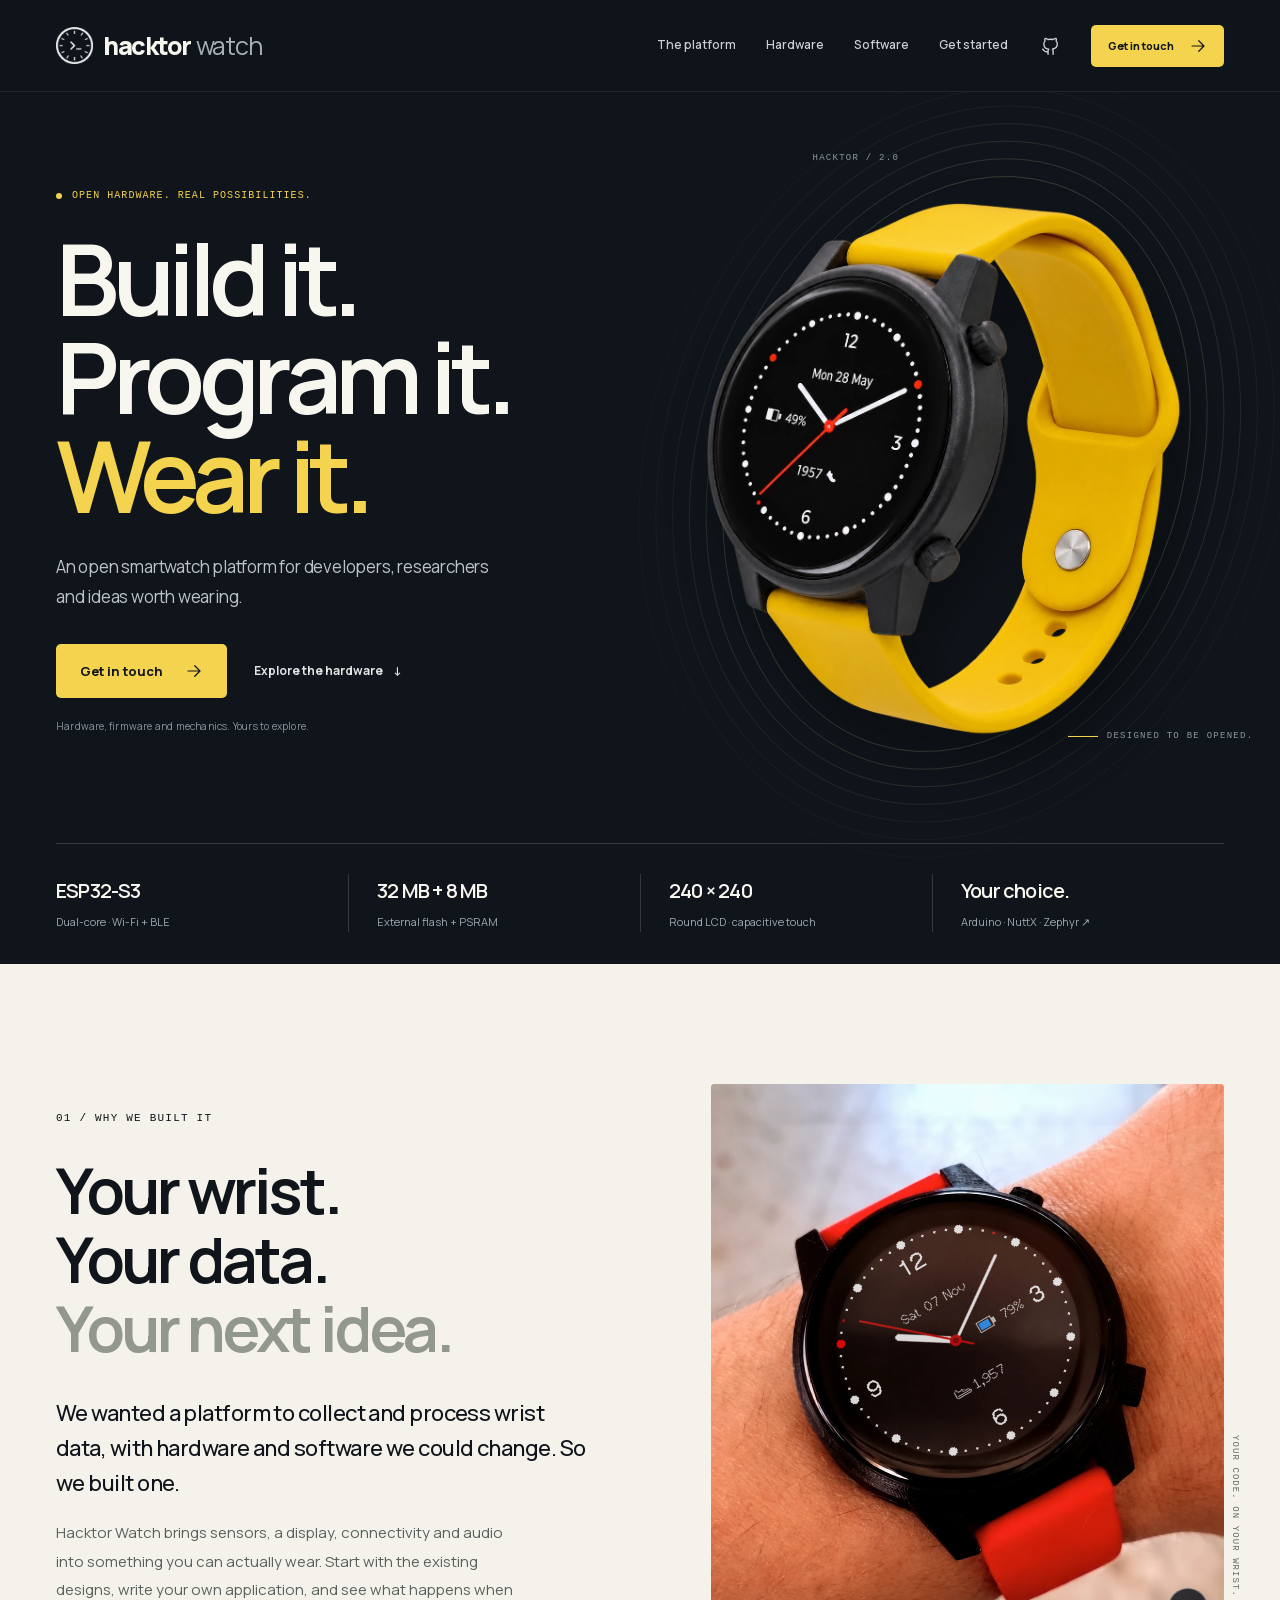
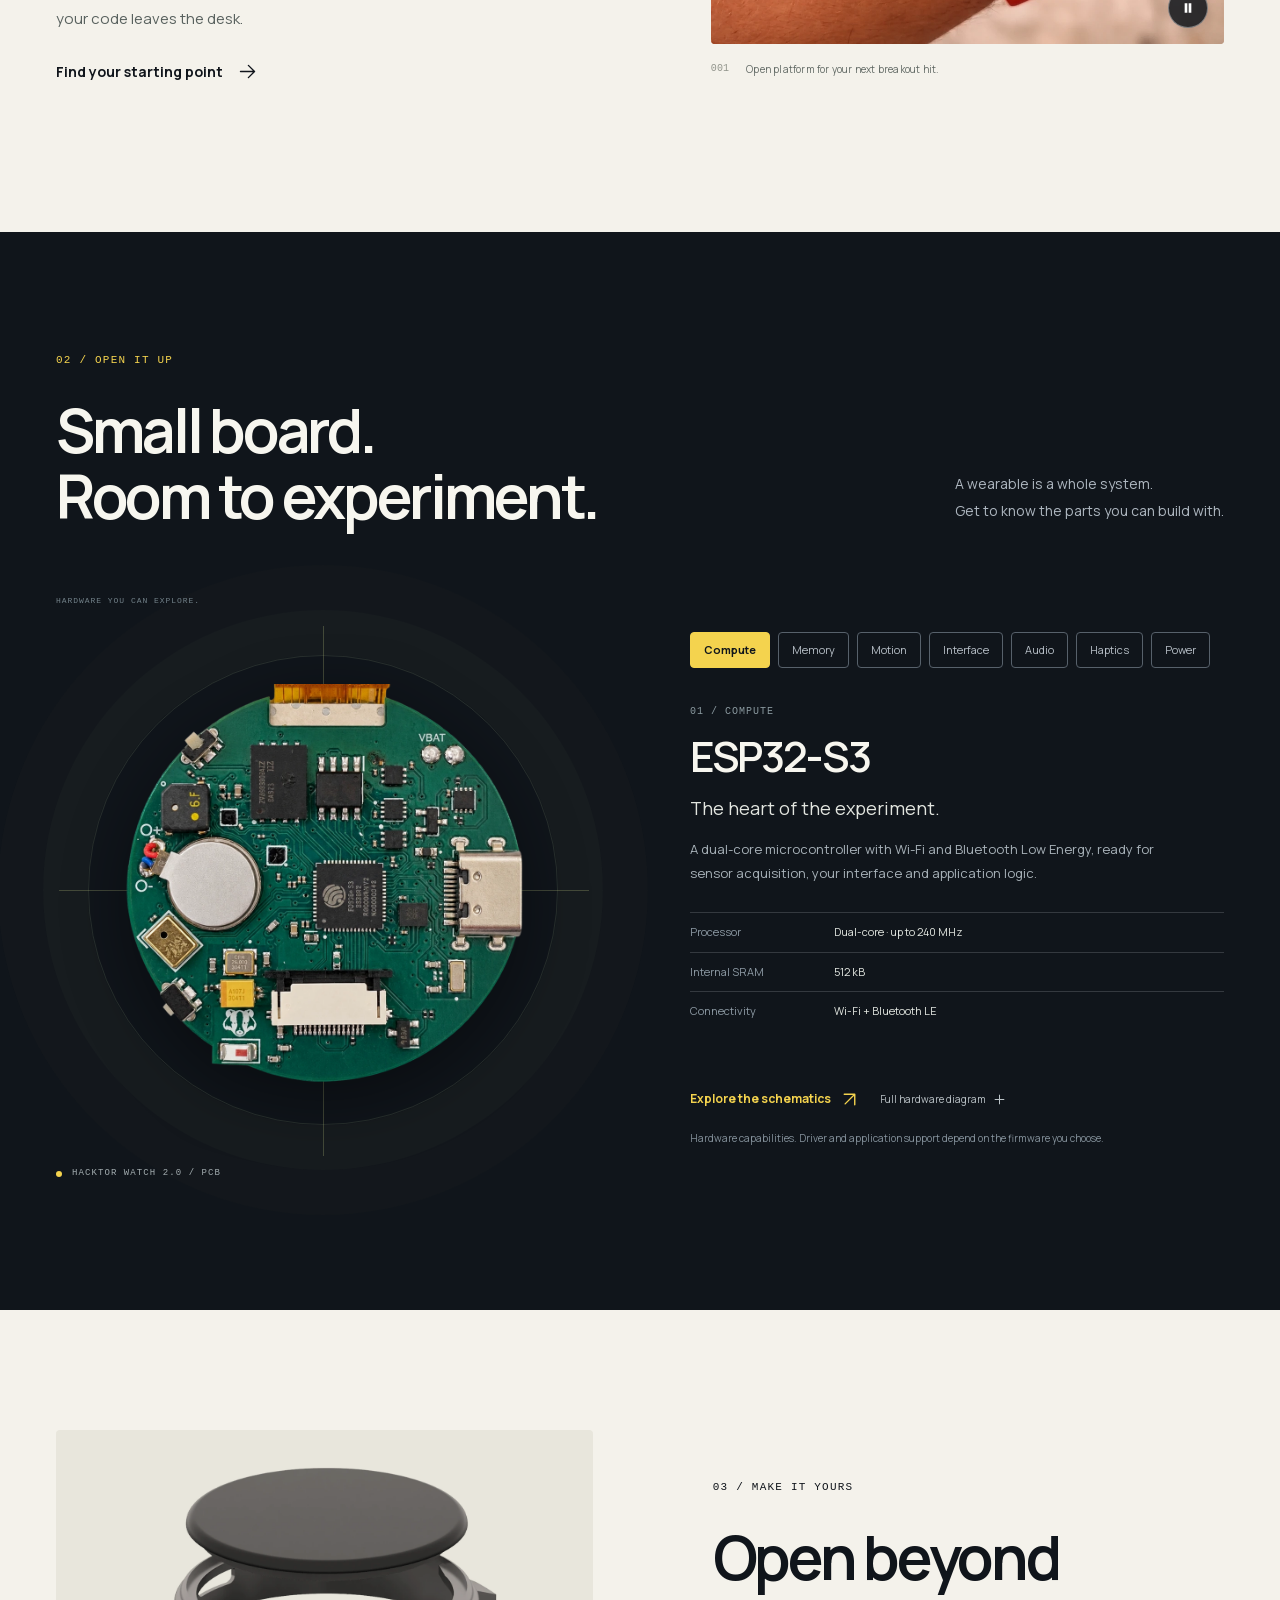
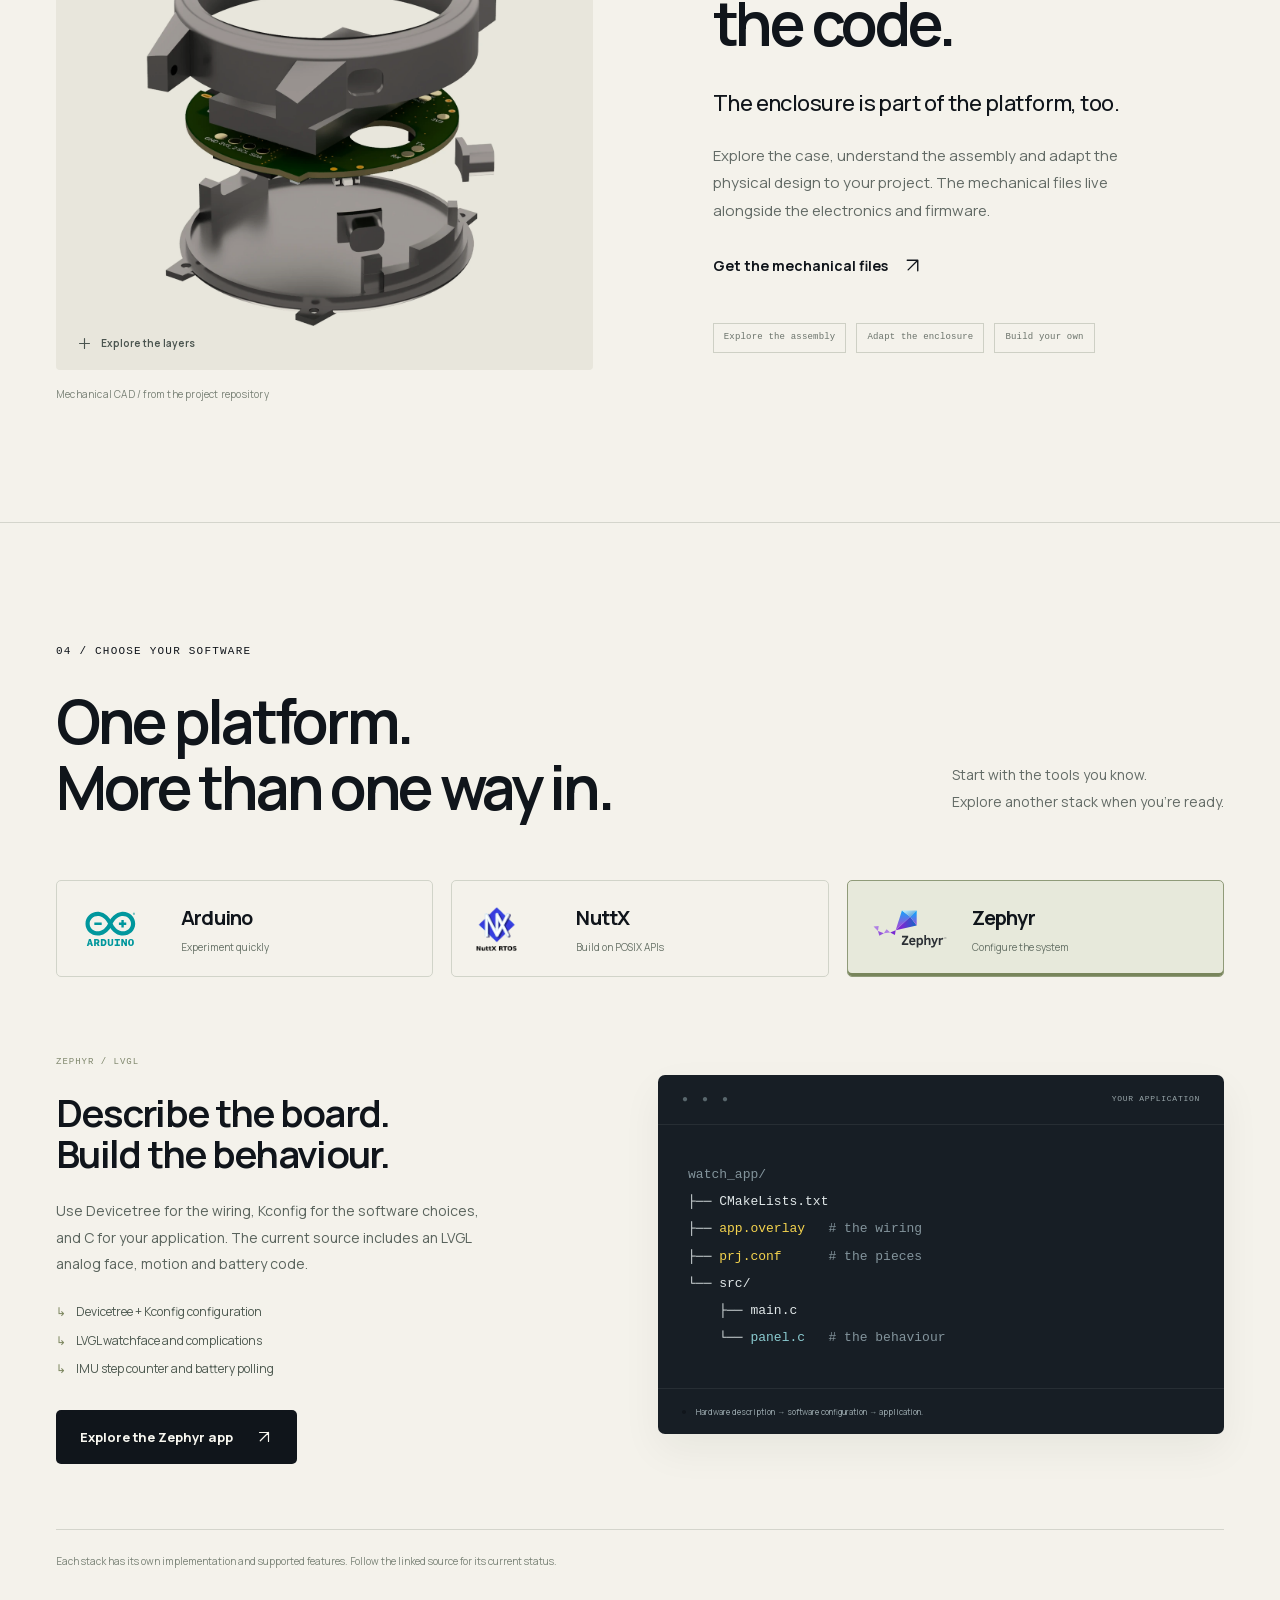
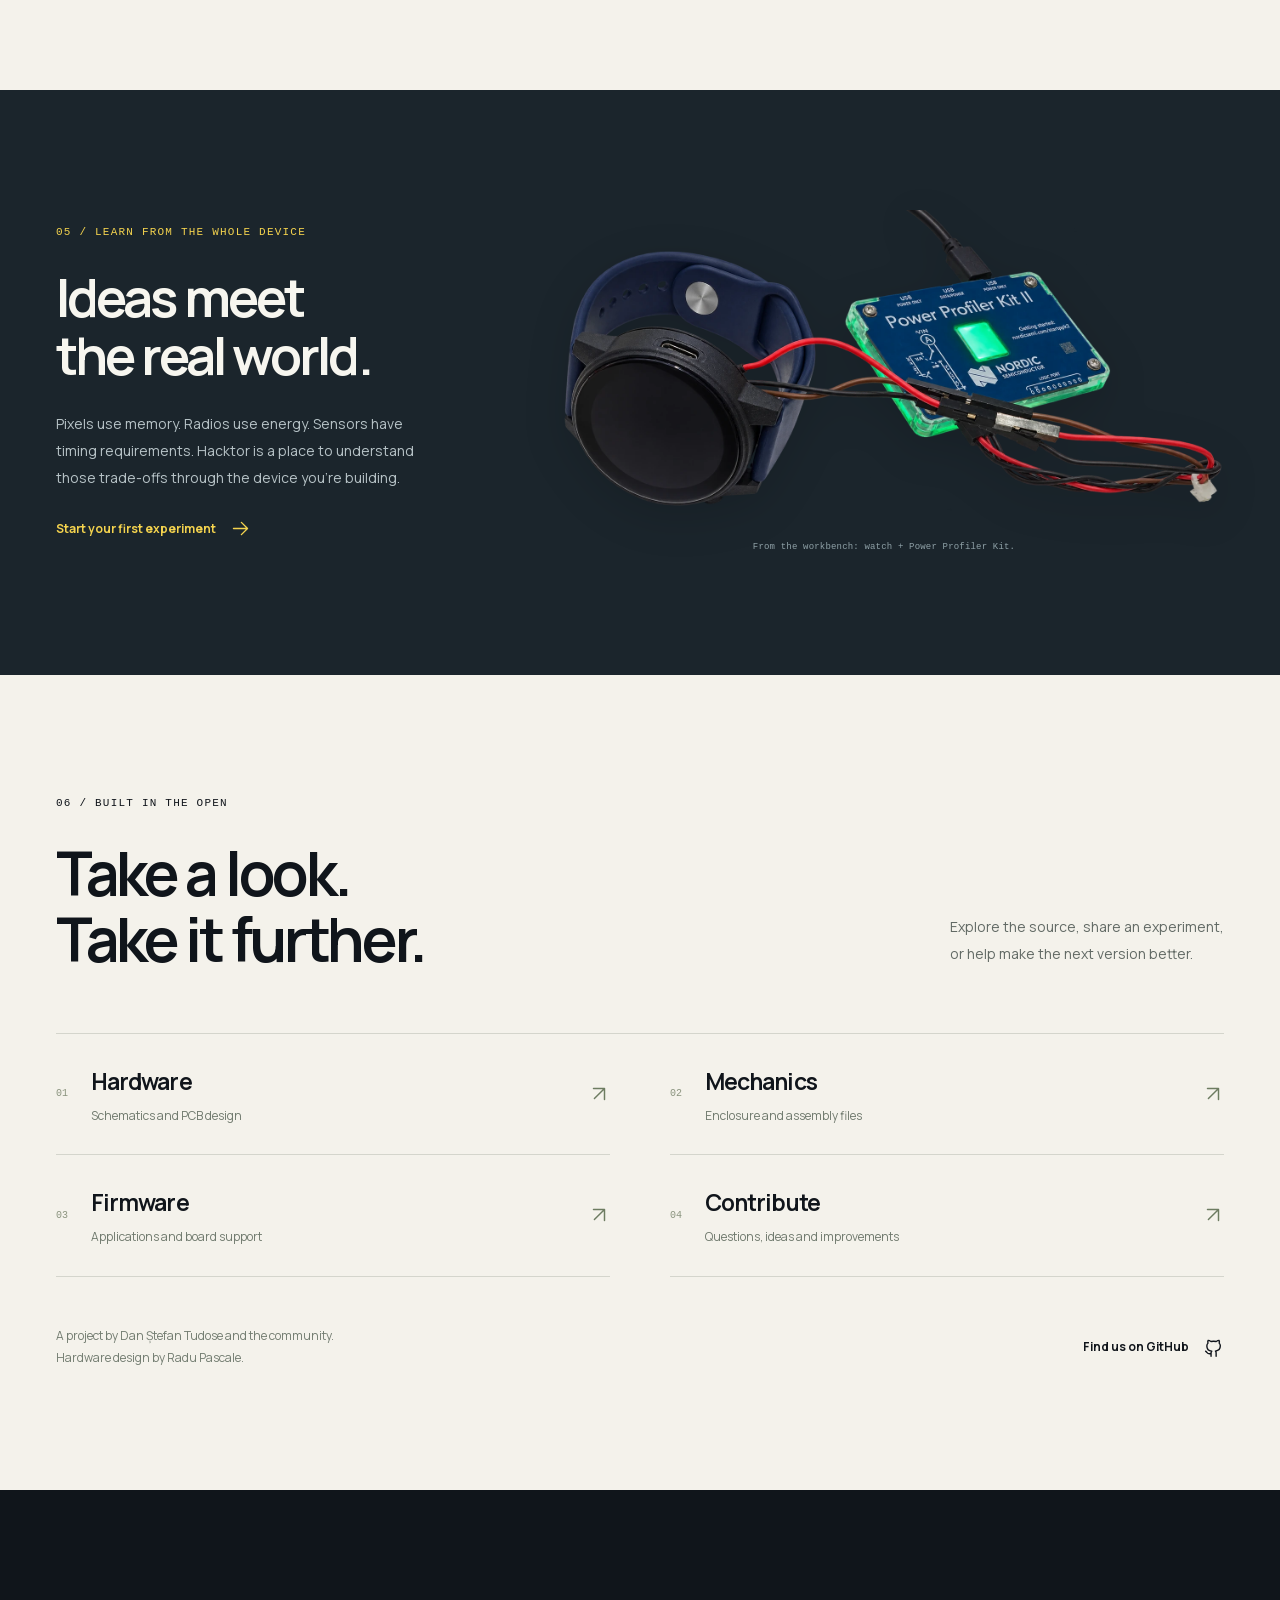
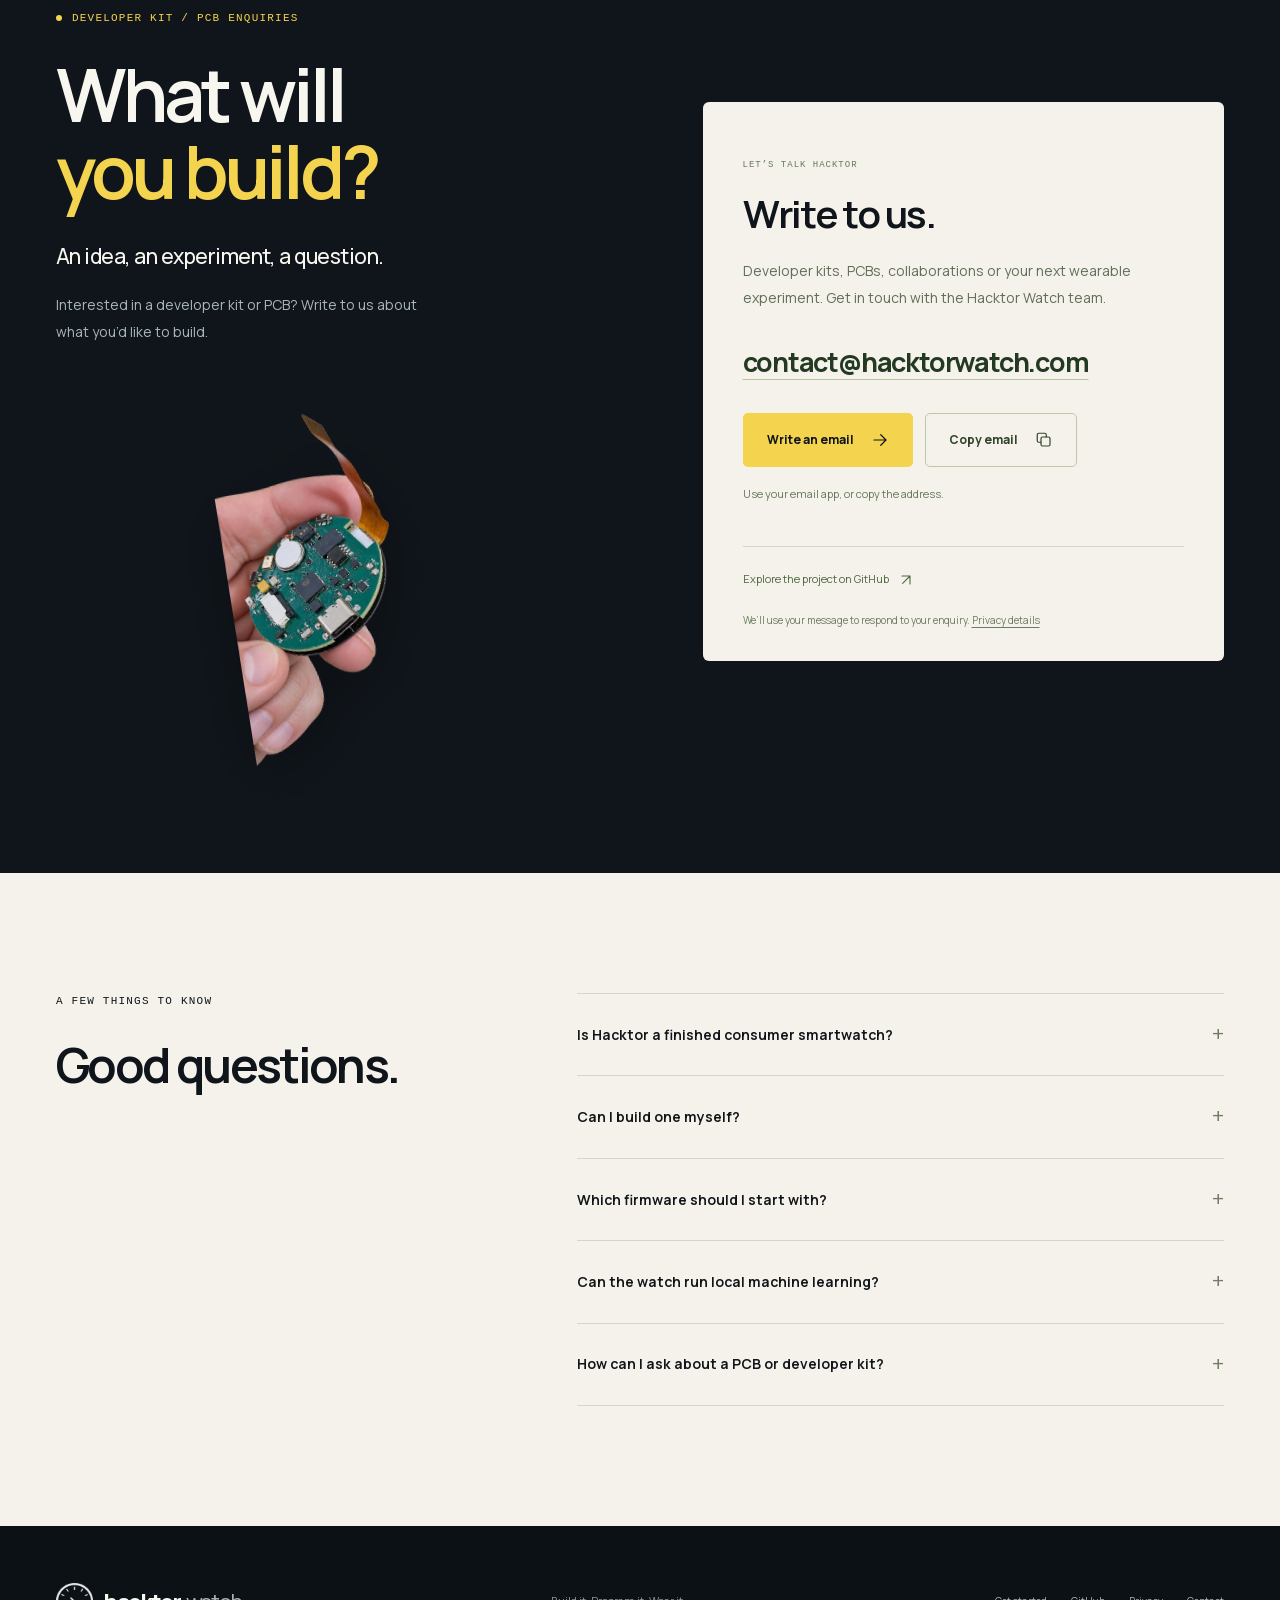
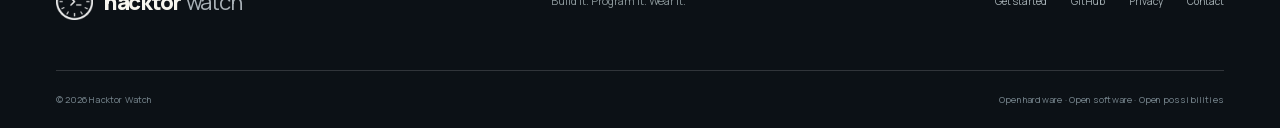
==== commit 0cc5e4b6: "Update index.html" ====
--- a/index.html
+++ b/index.html
@@ -80,7 +80,7 @@
             </button>
             <p id="demo-status" class="sr-only" role="status" aria-live="polite">Watchface animation loading.</p>
           </div>
-          <figcaption><span class="photo-index">001</span> Two watchfaces. One open platform.</figcaption>
+          <figcaption><span class="photo-index">001</span> Open platform for your next breakout hit.</figcaption>
           <span class="photo-corner" aria-hidden="true">YOUR CODE. ON YOUR WRIST.</span>
         </figure>
       </div>
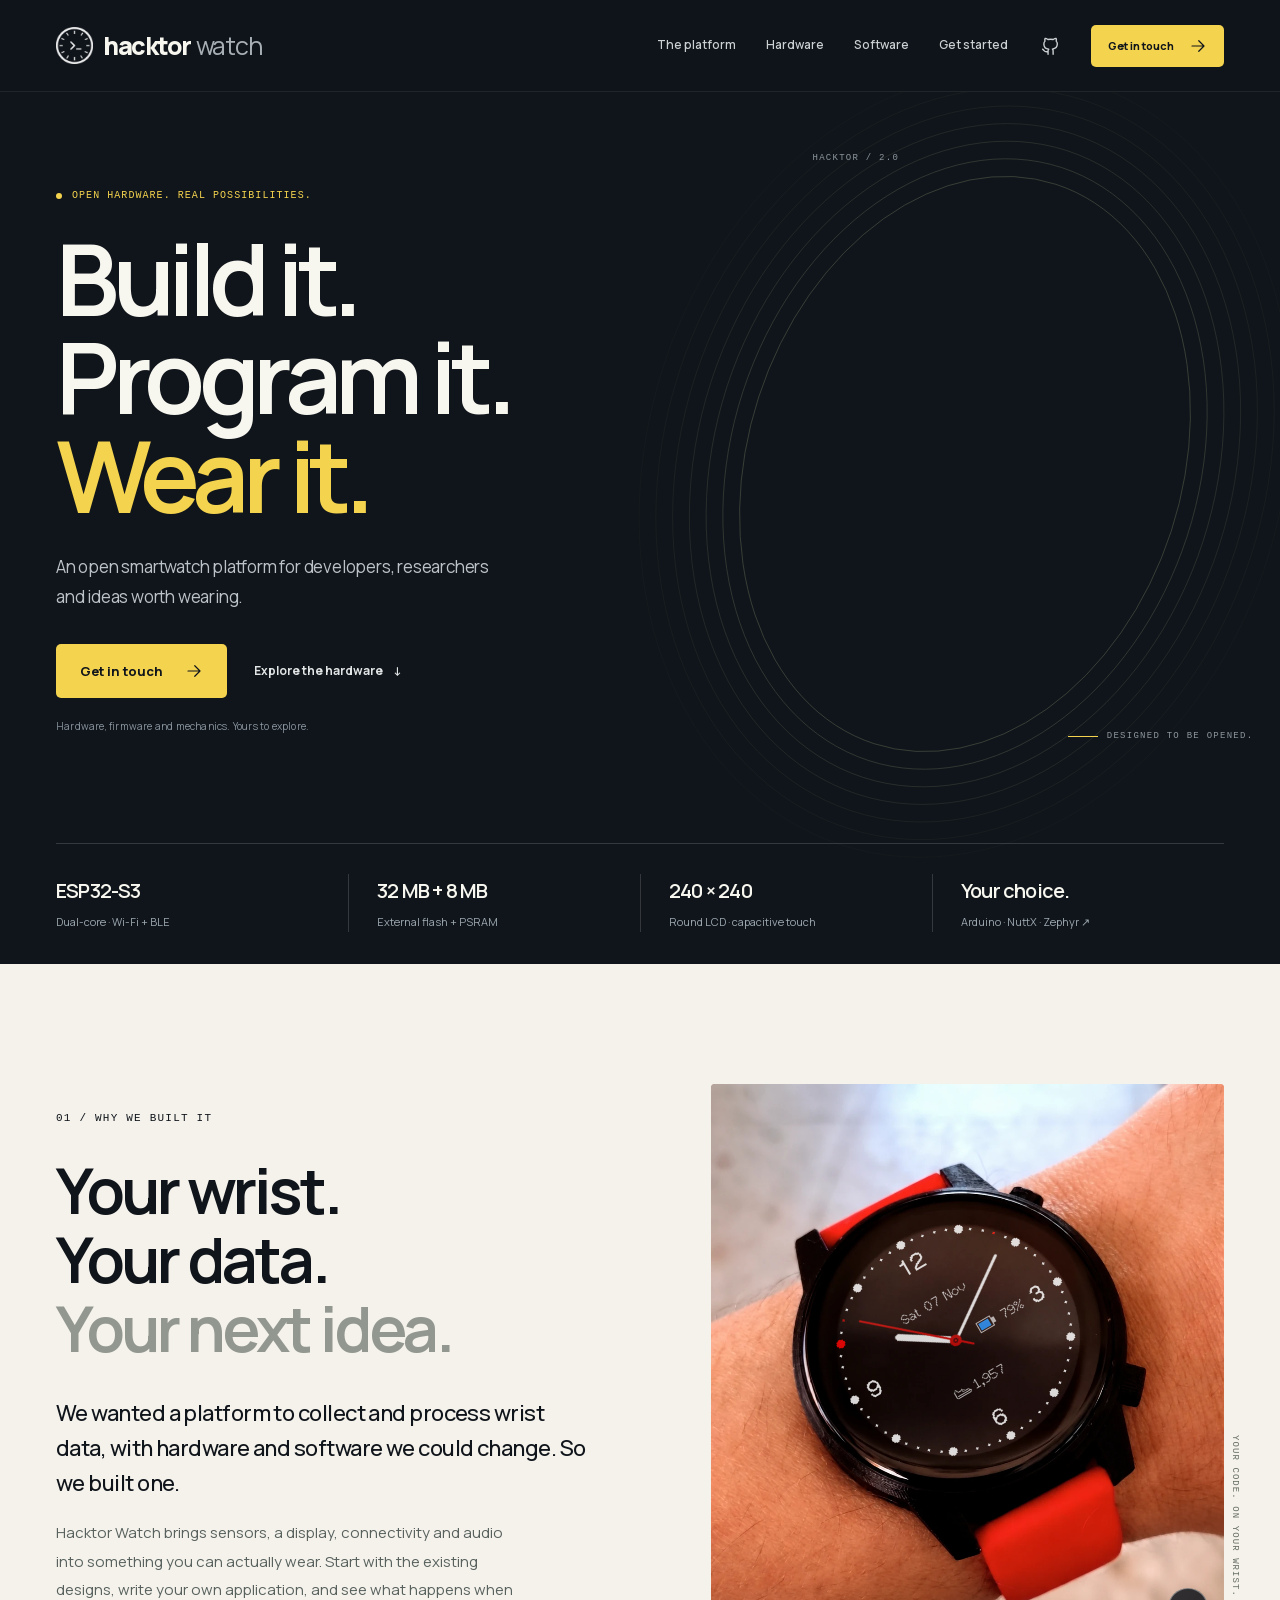
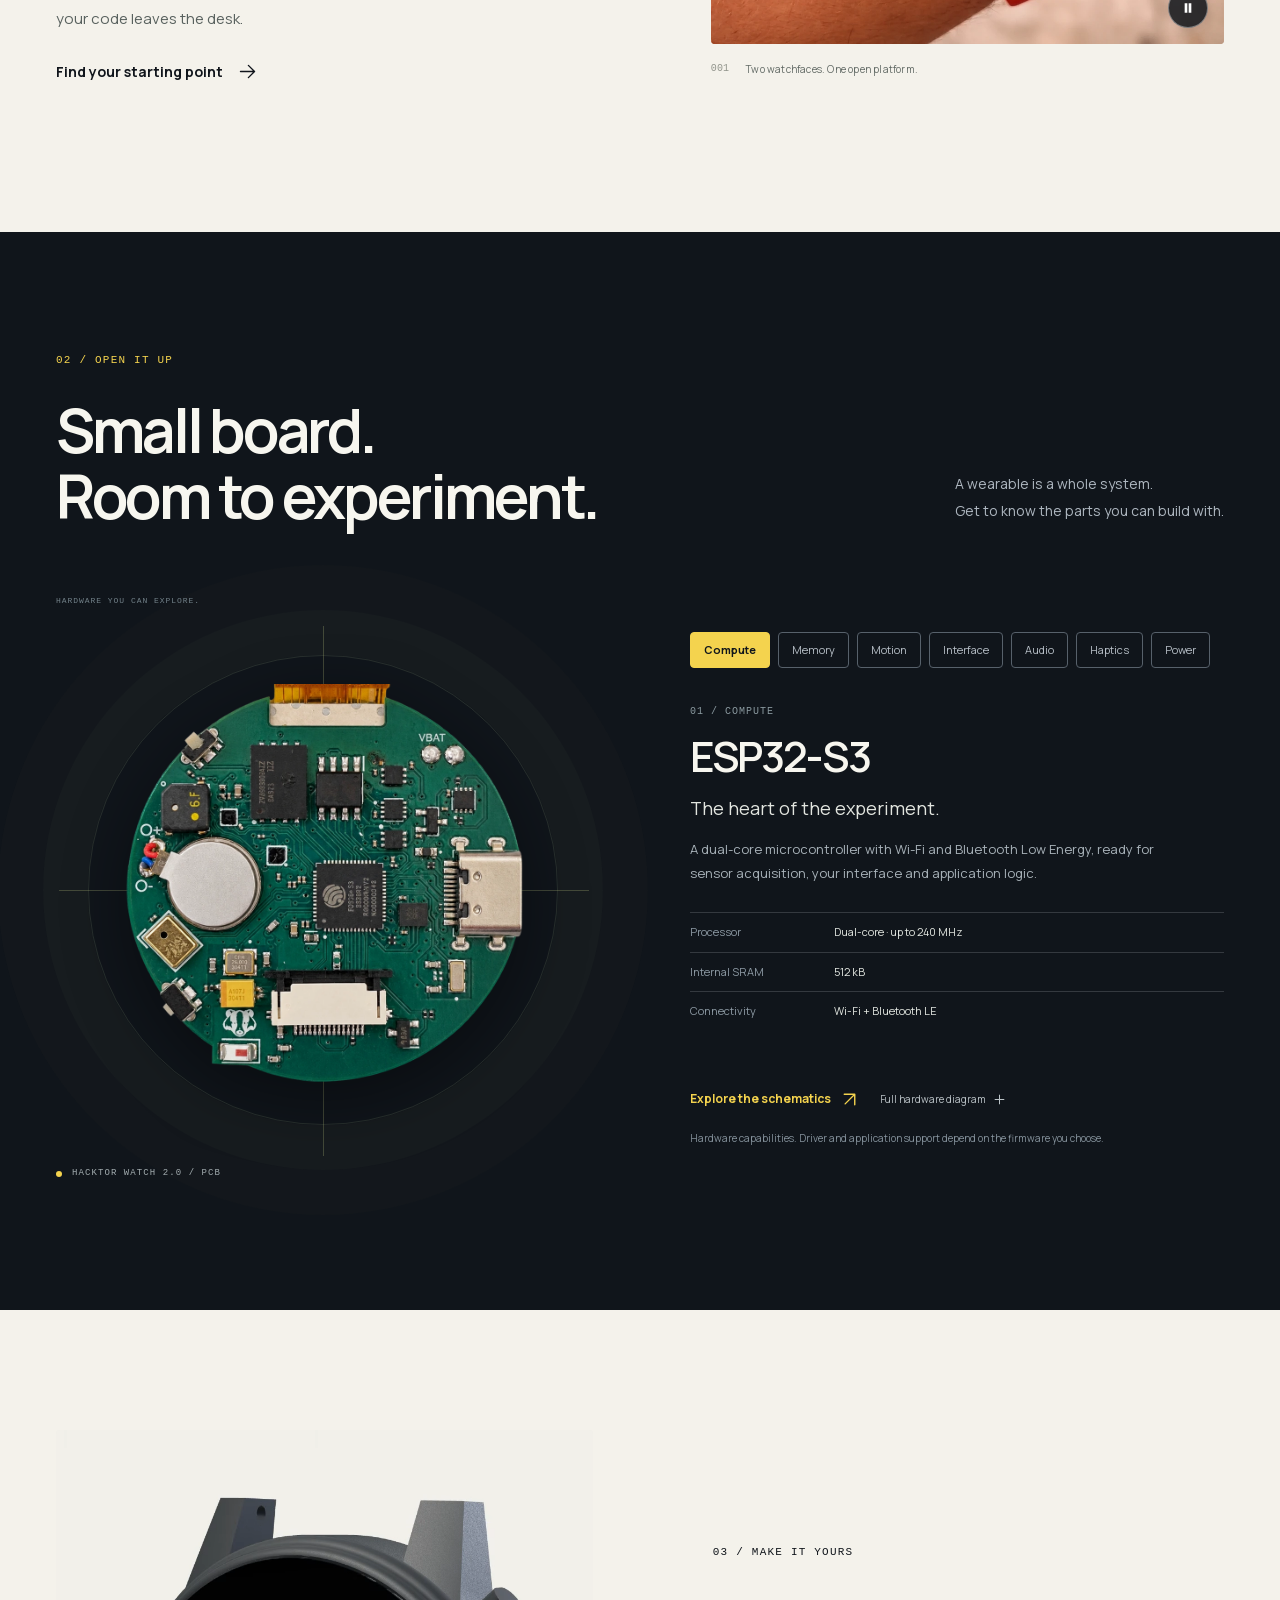
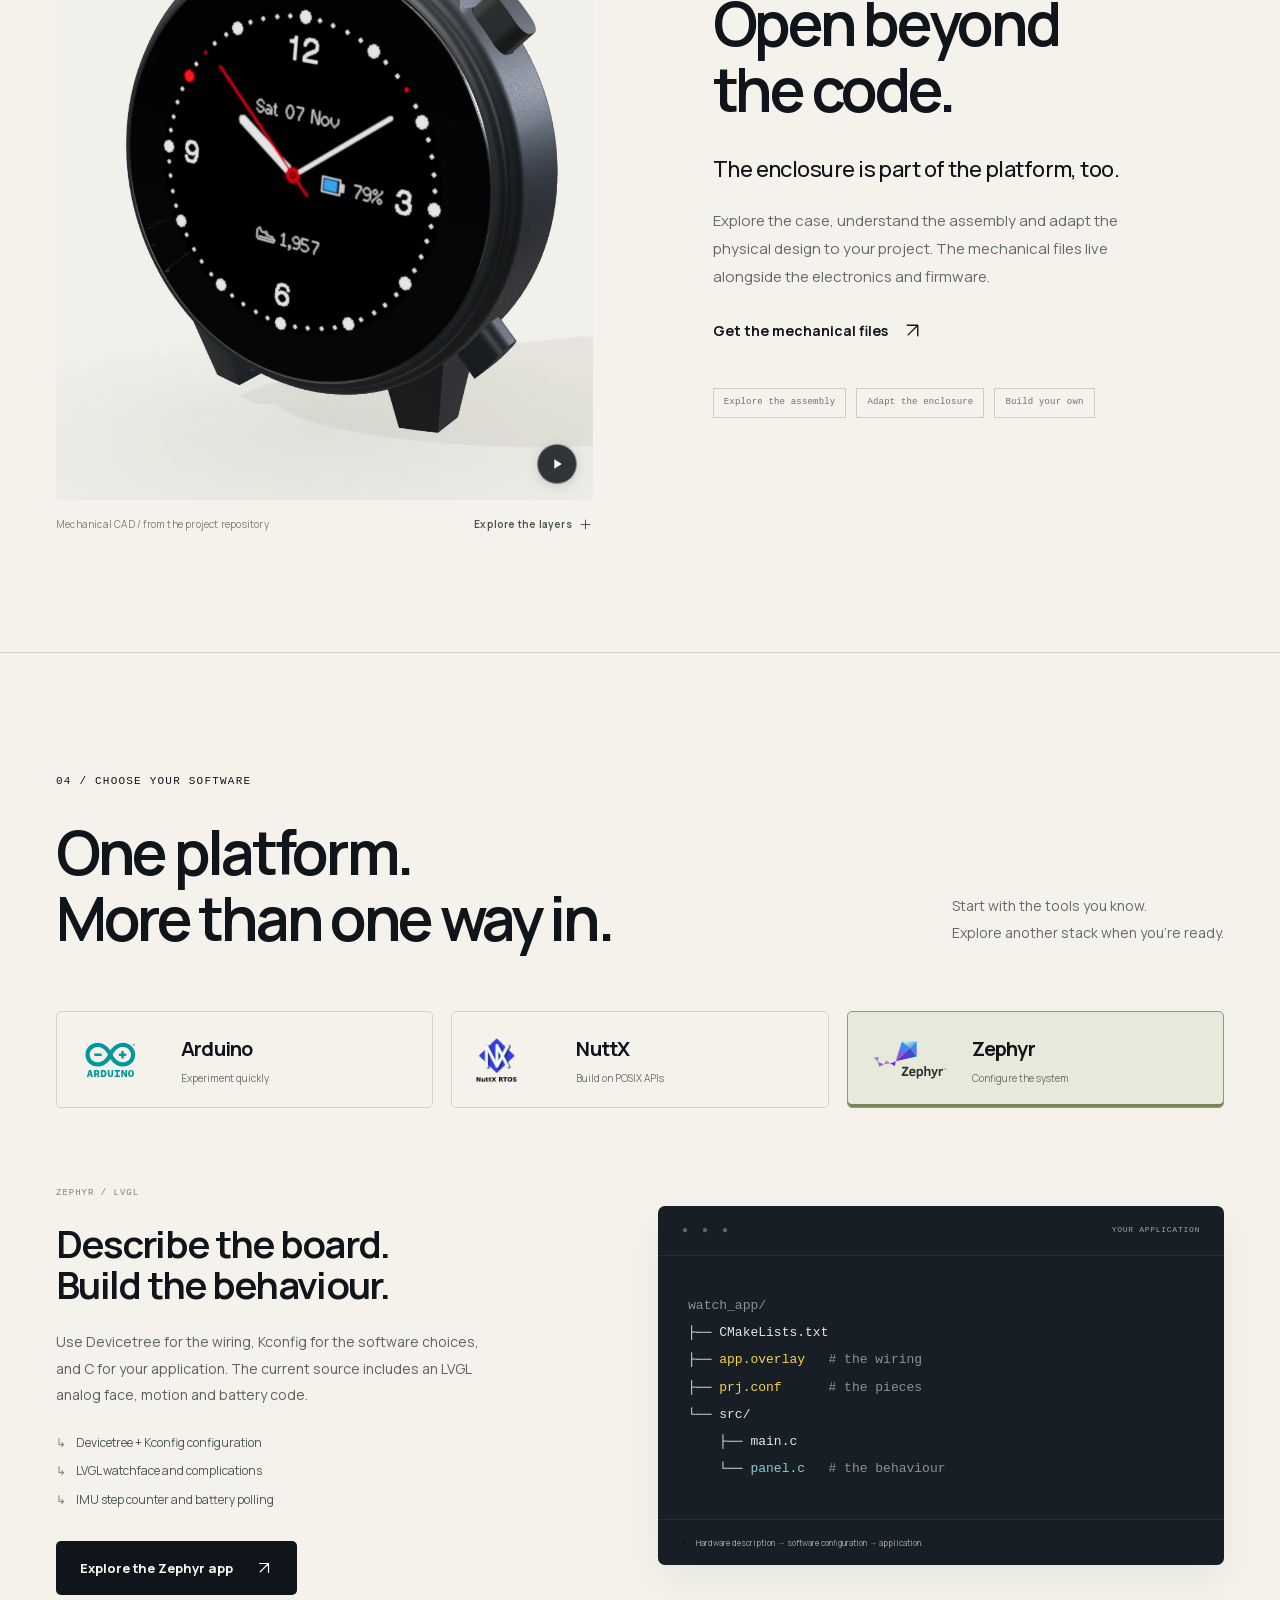
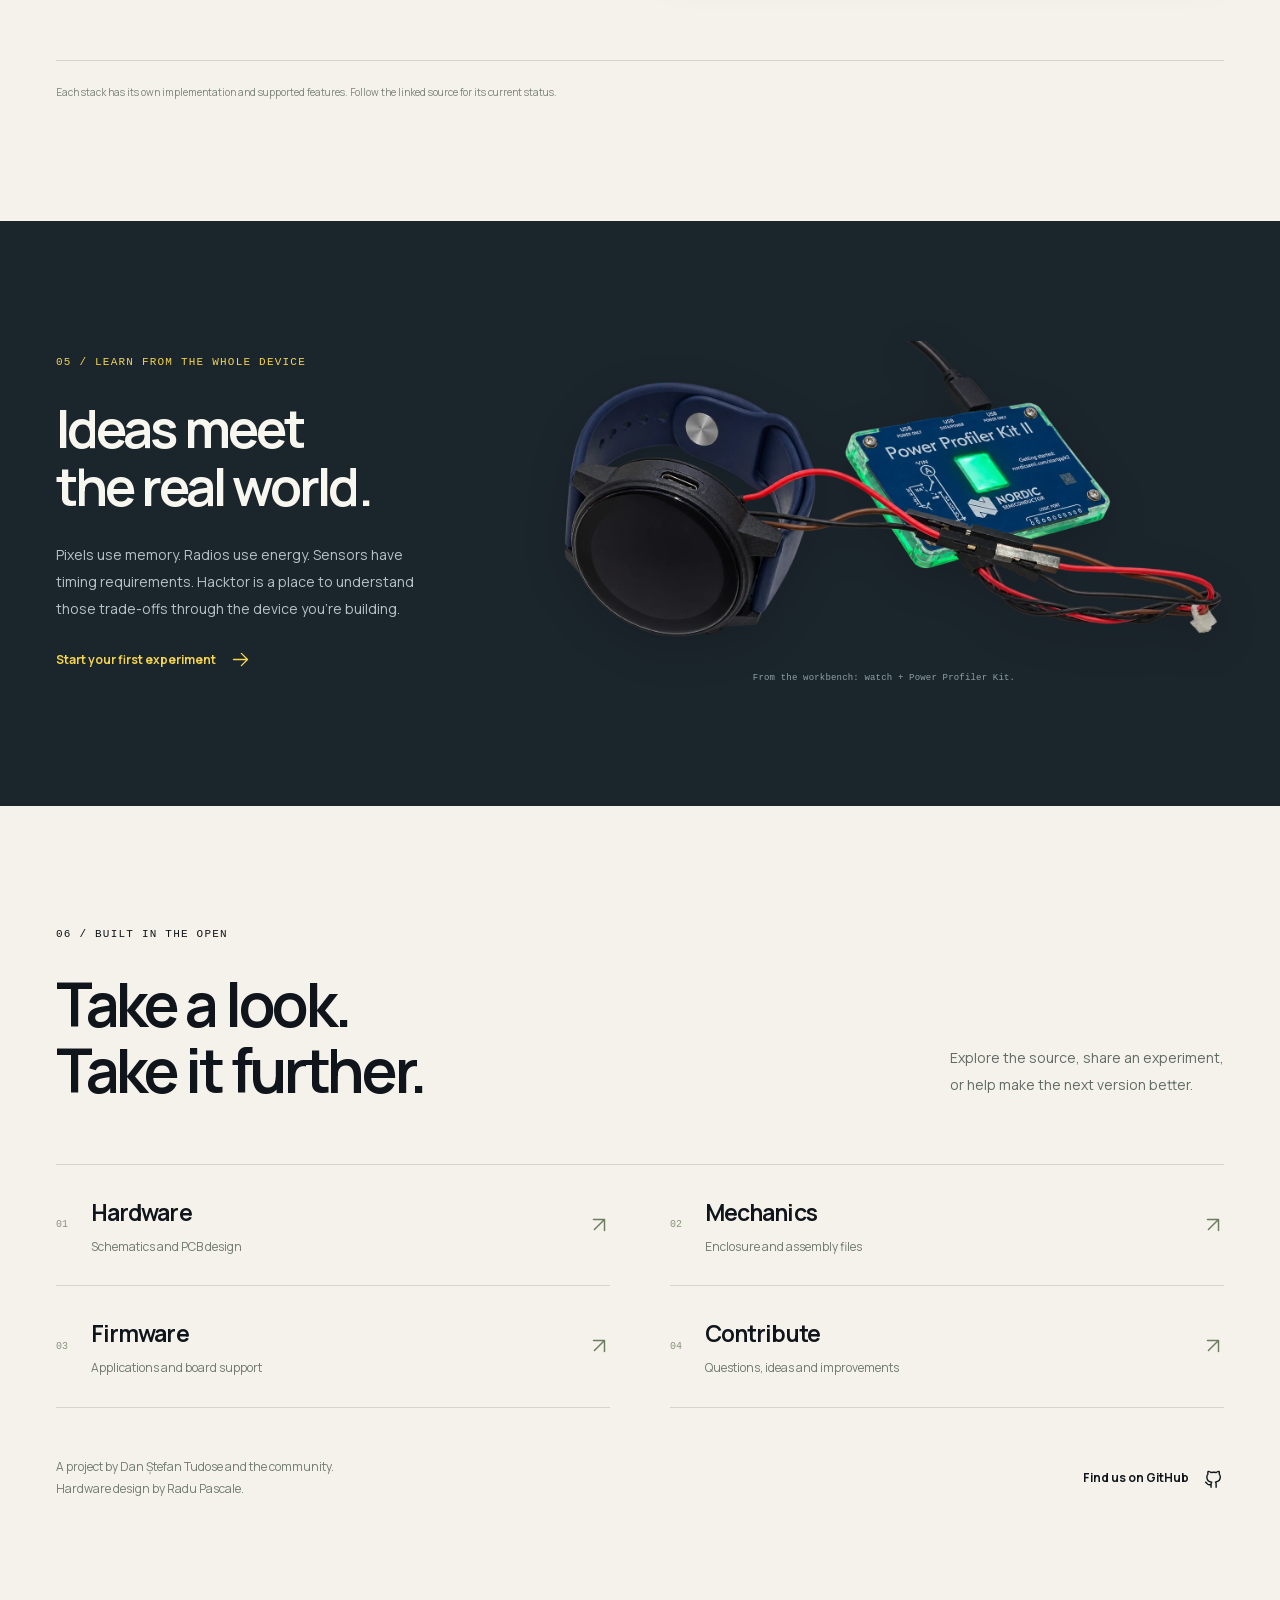
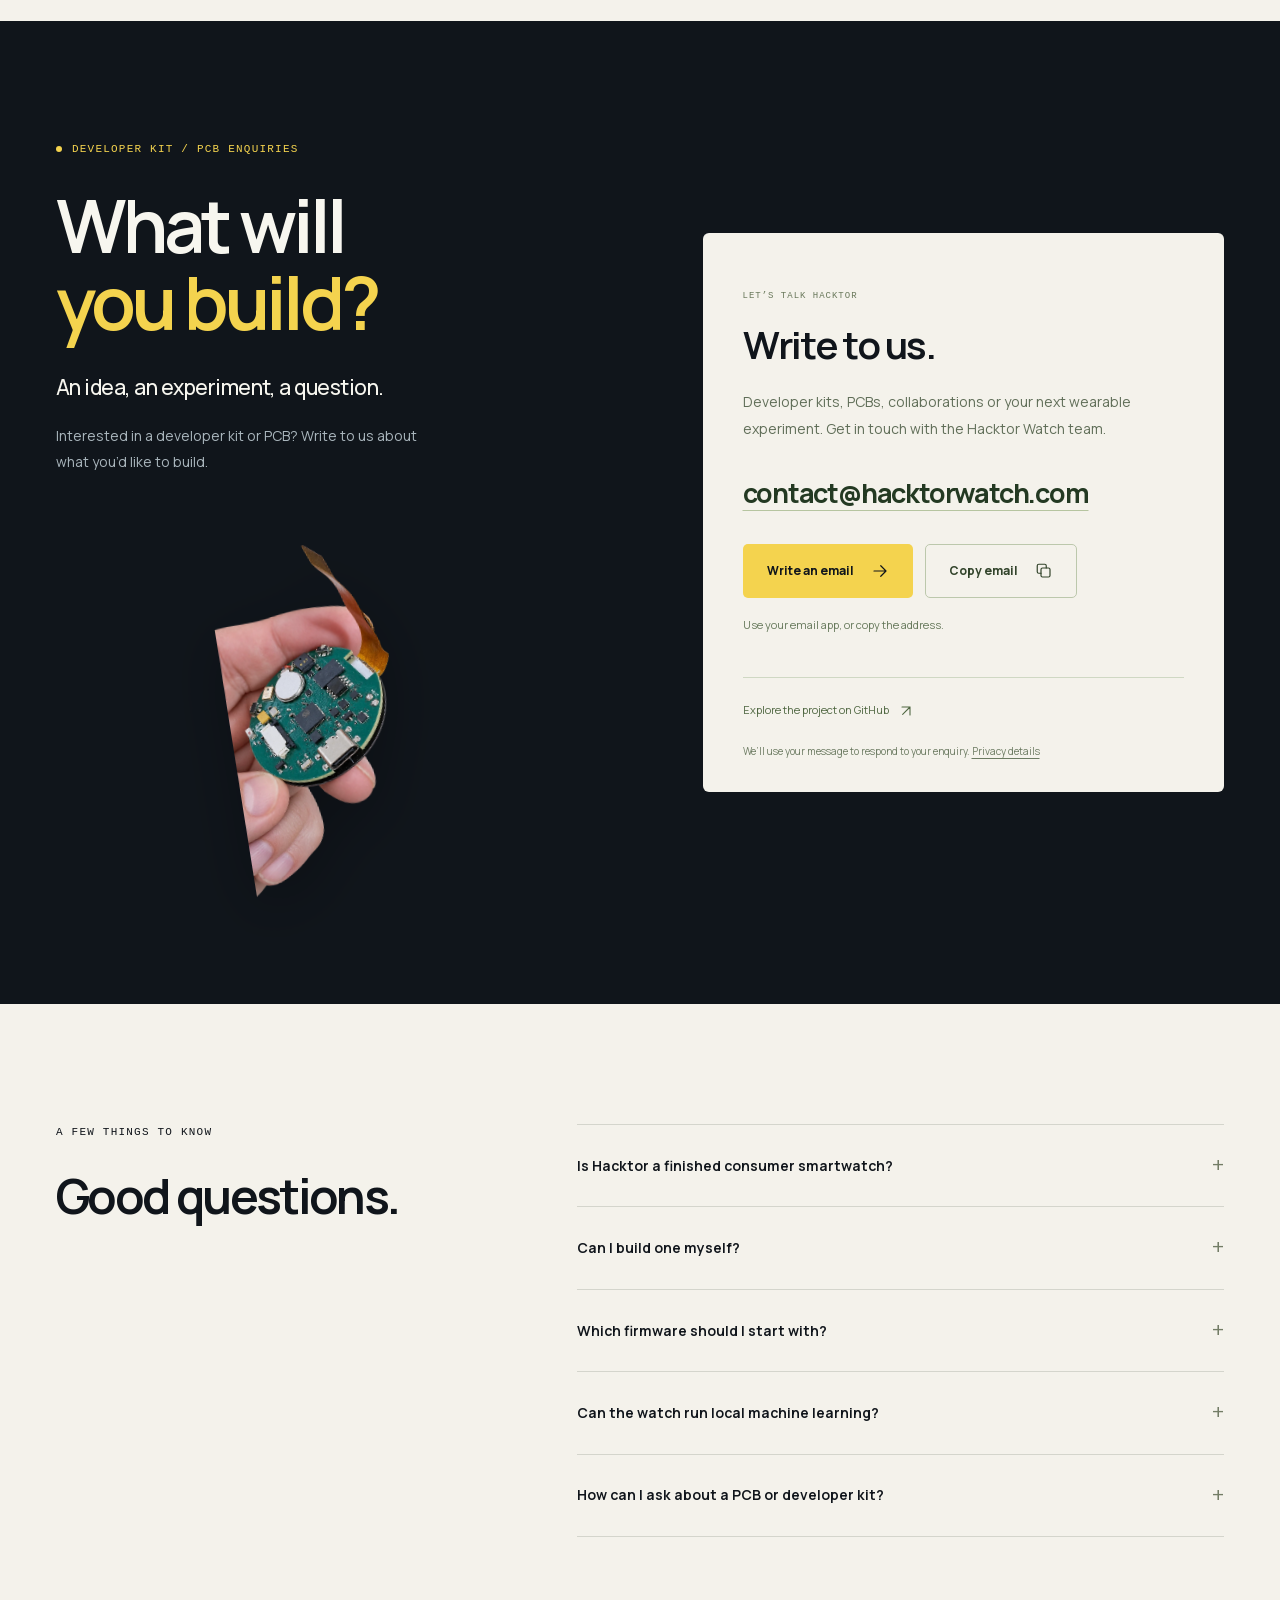
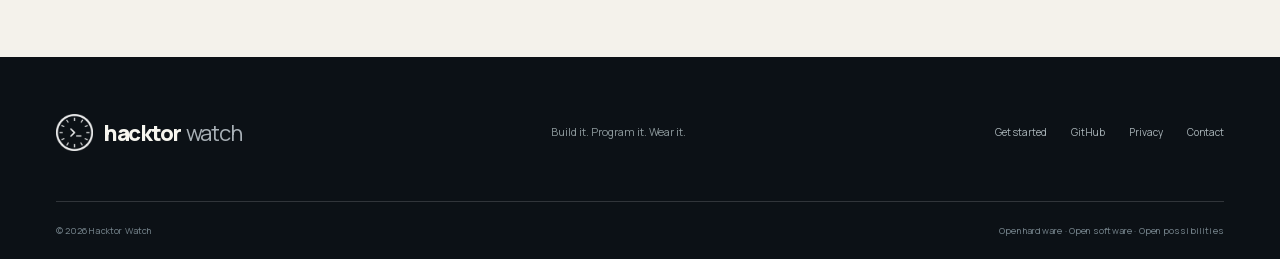
==== commit 689df4a6: "Add files via upload" ====
--- a/index.html
+++ b/index.html
@@ -17,6 +17,7 @@
   <script src="site-config.js" defer></script>
   <script src="app.js" defer></script>
   <script src="assets/watch-animation/watch-assets.js" defer></script>
+  <script src="assets/watch-animation/watch-face-renderer.js" defer></script>
   <script src="watch-demo/watch-demo.js" defer></script>
 <link rel="canonical" href="https://hacktorwatch.github.io/">
 <meta property="og:url" content="https://hacktorwatch.github.io/">
@@ -80,7 +81,7 @@
             </button>
             <p id="demo-status" class="sr-only" role="status" aria-live="polite">Watchface animation loading.</p>
           </div>
-          <figcaption><span class="photo-index">001</span> Open platform for your next breakout hit.</figcaption>
+          <figcaption><span class="photo-index">001</span> Two watchfaces. One open platform.</figcaption>
           <span class="photo-corner" aria-hidden="true">YOUR CODE. ON YOUR WRIST.</span>
         </figure>
       </div>
@@ -115,9 +116,23 @@
       </div>
     </section>
 
-    <section class="mechanics light-section section-space" aria-labelledby="mechanics-title">
+    <section class="mechanics light-section section-space" id="mechanics" aria-labelledby="mechanics-title">
       <div class="container mechanics-grid">
-        <figure class="exploded-figure" data-reveal><a href="assets/exploded.webp" data-lightbox data-caption="Exploded mechanical CAD view from the Hacktor Watch repository." aria-label="Enlarge the exploded mechanical view"><img src="assets/exploded.webp" width="1119" height="1400" alt="Exploded CAD view showing the layers of the Hacktor Watch enclosure and assembly" loading="lazy" decoding="async"><span class="image-enlarge"><svg class="icon" aria-hidden="true" focusable="false"><use href="#plus"/></svg> Explore the layers</span></a><figcaption>Mechanical CAD / from the project repository</figcaption></figure>
+        <figure class="exploded-figure" data-reveal>
+          <div class="case-film-frame" data-case-video>
+            <img class="case-film-poster" data-case-video-poster src="assets/case-animation/poster.webp" width="960" height="1200" alt="3D rendering of the assembled Hacktor Watch displaying its analog face" loading="lazy" decoding="async">
+            <video id="case-film" data-case-film width="960" height="1200" controls muted loop playsinline preload="metadata" poster="assets/case-animation/poster.webp" aria-label="Hacktor Watch runs its analog face, rotates face-up and opens into an exploded view of the assembly">
+              <source src="assets/case-animation/case-demo.mp4" type="video/mp4">
+              <source src="assets/case-animation/case-demo.webm" type="video/webm">
+              Hacktor Watch rotates from its running analog face into an exploded view of the case and internal layers.
+            </video>
+            <button class="case-film-toggle" data-case-video-toggle type="button" hidden aria-controls="case-film" aria-label="Play case animation" title="Play case animation">
+              <svg viewBox="0 0 24 24" width="16" height="16" fill="currentColor" aria-hidden="true"><path d="M8 5v14l11-7z"/></svg>
+            </button>
+            <p class="sr-only" data-case-video-status role="status" aria-live="polite">Case animation loading.</p>
+          </div>
+          <figcaption class="case-film-caption"><span>Mechanical CAD / from the project repository</span><a href="assets/exploded.webp" data-lightbox data-caption="Exploded mechanical CAD view from the Hacktor Watch repository." aria-label="Enlarge the exploded mechanical view">Explore the layers <svg class="icon" aria-hidden="true" focusable="false"><use href="#plus"/></svg></a></figcaption>
+        </figure>
         <div class="mechanics-copy" data-reveal><p class="eyebrow">03 / MAKE IT YOURS</p><h2 id="mechanics-title">Open beyond<br>the code.</h2><p class="large-copy">The enclosure is part of the platform, too.</p><p>Explore the case, understand the assembly and adapt the physical design to your project. The mechanical files live alongside the electronics and firmware.</p><a class="text-link" href="https://github.com/hacktorwatch/Hacktor-Watch-2.0/tree/main/Mechanical">Get the mechanical files <svg class="icon" aria-hidden="true" focusable="false"><use href="#external"/></svg></a><div class="mechanical-tags"><span>Explore the assembly</span><span>Adapt the enclosure</span><span>Build your own</span></div></div>
       </div>
     </section>
--- a/styles.css
+++ b/styles.css
@@ -15,7 +15,7 @@
 button:disabled{cursor:not-allowed}
 ::selection{background:var(--yellow);color:var(--ink)}
 :focus-visible{outline:3px solid var(--yellow);outline-offset:5px}
-.light-section :focus-visible,
+.light-section :focus-visible{outline-color:#8c7615}
 [hidden]{display:none!important}
 .icon-definitions{position:absolute;width:0;height:0;overflow:hidden}
 .icon{width:21px;height:21px;flex-shrink:0;fill:none;stroke:currentColor;stroke-width:1.6;stroke-linecap:round;stroke-linejoin:round;vertical-align:middle}
@@ -291,3 +291,16 @@
 @media(max-width:980px){.contact-card{padding:32px 26px}.contact-grid{gap:45px}.contact-card h3{font-size:33px}.contact-actions .button{font-size:11px;padding-inline:16px}}
 @media(max-width:760px){.contact-card{padding:32px 25px 27px}.contact-grid{gap:40px}.contact-card h3{font-size:34px}.contact-card>p:not(.copy-status):not(.contact-privacy){font-size:13px}.contact-email-link{font-size:clamp(16px,5.4vw,23px);margin-top:27px}.contact-actions .button{flex:1 1 auto;font-size:11px;min-height:49px}.contact-privacy{font-size:10px}.copy-status{font-size:11px}.faq-grid{grid-template-columns:1fr;gap:32px}}
 @media(max-width:360px){.contact-card{padding-inline:21px}}
+
+/* The case film keeps native controls when scripts are unavailable. */
+.case-film-frame{position:relative;width:100%;max-width:560px;margin-inline:auto;aspect-ratio:4/5;overflow:hidden;border-radius:4px;background:#f2f0e9}
+.case-film-frame>img,.case-film-frame>video{display:block;width:100%;max-width:none;height:100%;max-height:none;object-fit:contain;mix-blend-mode:normal;transition:none}
+.case-film-frame>video{position:absolute;inset:0}
+.case-film-toggle{position:absolute;right:16px;bottom:16px;display:grid;place-items:center;width:40px;height:40px;padding:0;border:1px solid #ffffff60;border-radius:50%;background:#10151bd9;color:#fff;box-shadow:0 2px 12px #0002}
+.case-film-toggle:hover{background:#10151b}
+.case-film-toggle:focus-visible{outline:3px solid #8c7615;outline-offset:3px}
+.case-film-caption{display:flex;align-items:center;justify-content:space-between;flex-wrap:wrap;gap:8px 18px;max-width:560px;margin-inline:auto}
+.case-film-caption>a{display:inline-flex;align-items:center;gap:6px;font-weight:650;color:#4b5550}
+.case-film-caption>a:hover{color:var(--ink)}
+.case-film-caption .icon{width:15px;height:15px}
+@media(max-width:760px){.case-film-frame{max-width:550px}.case-film-caption{font-size:9px}}
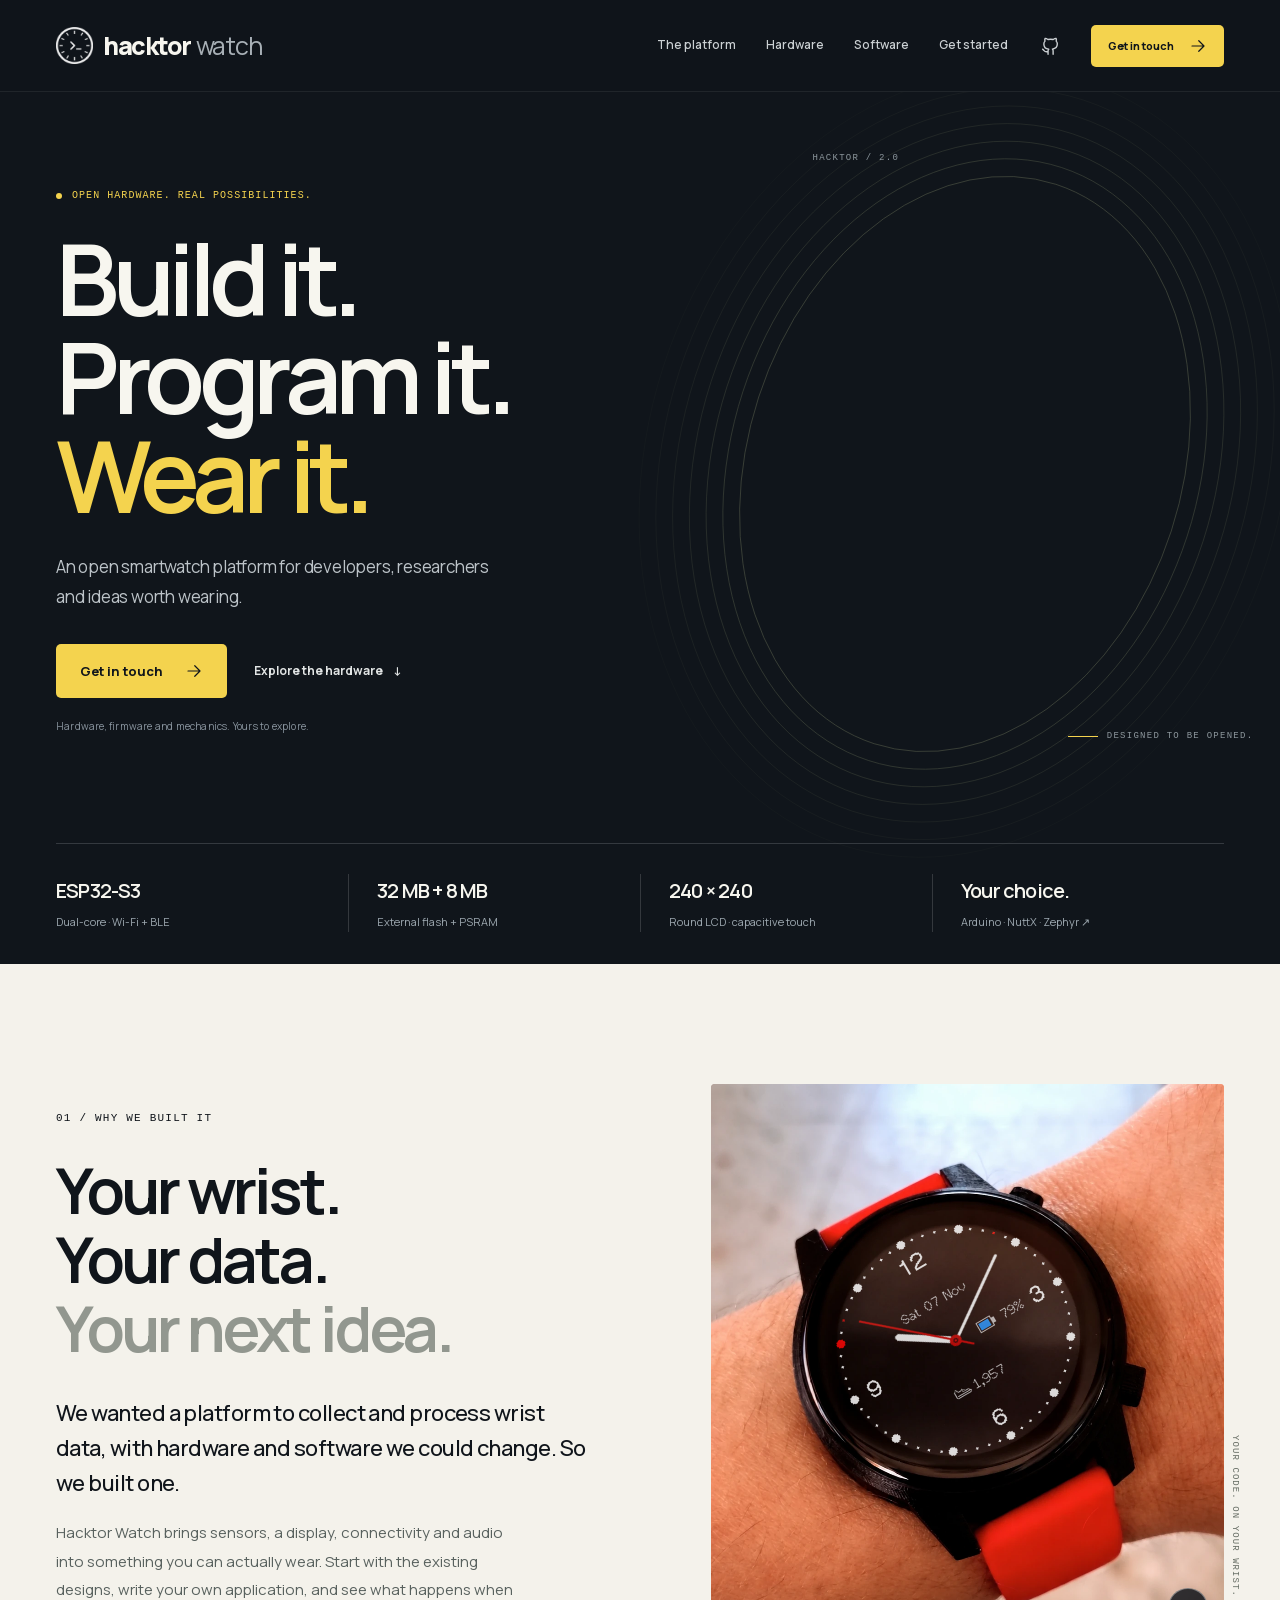
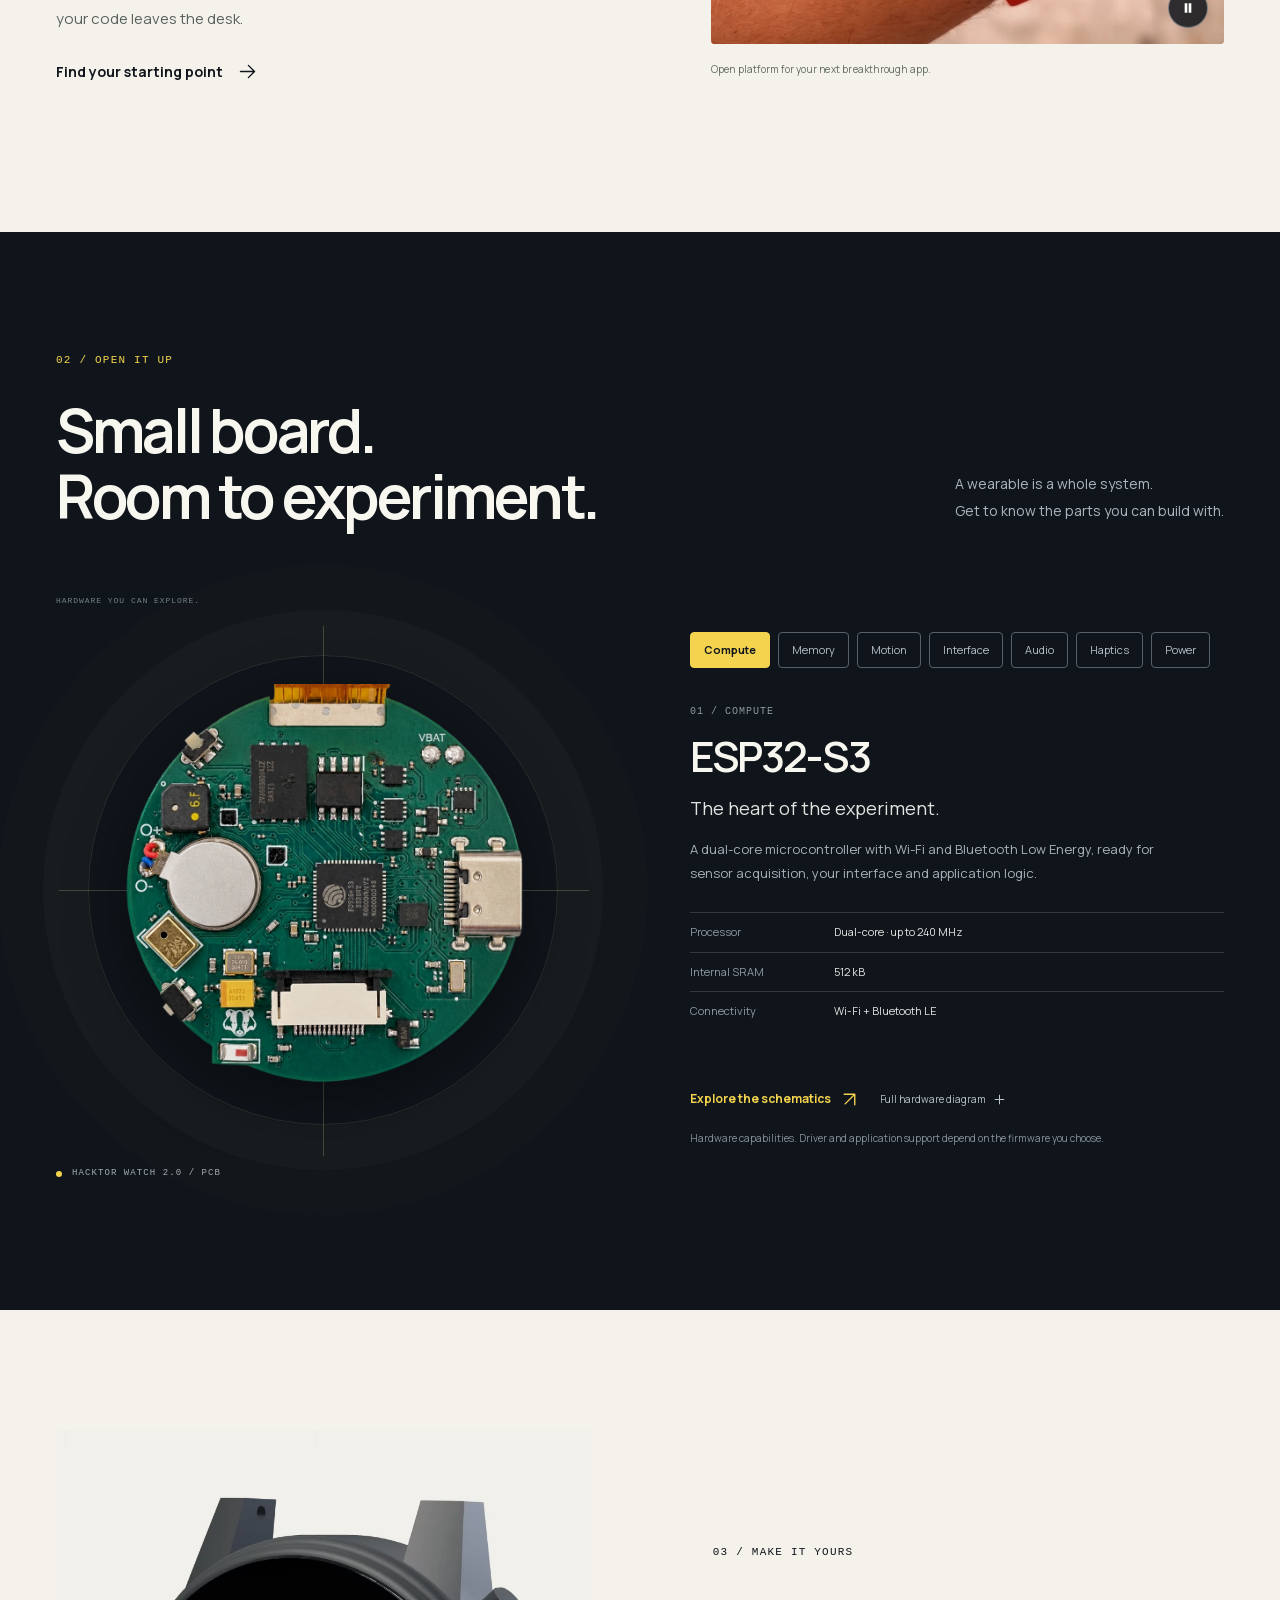
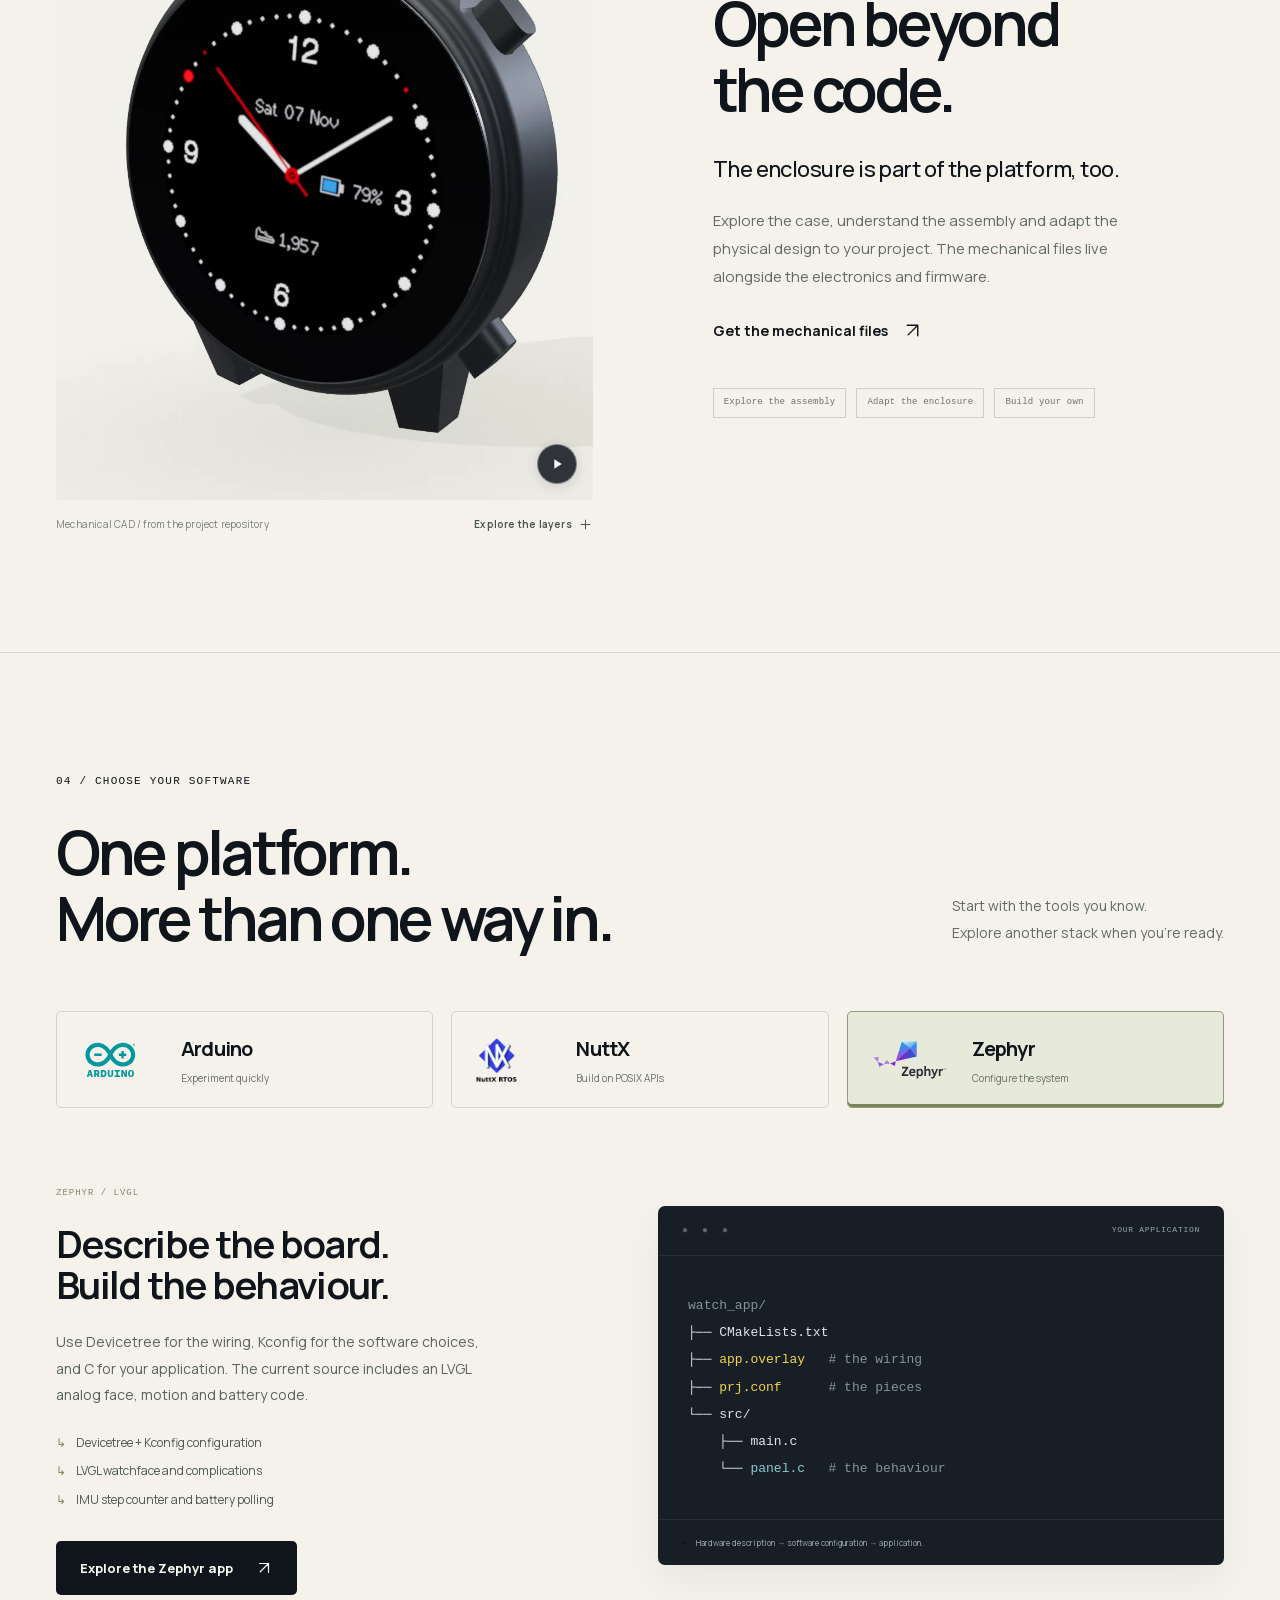
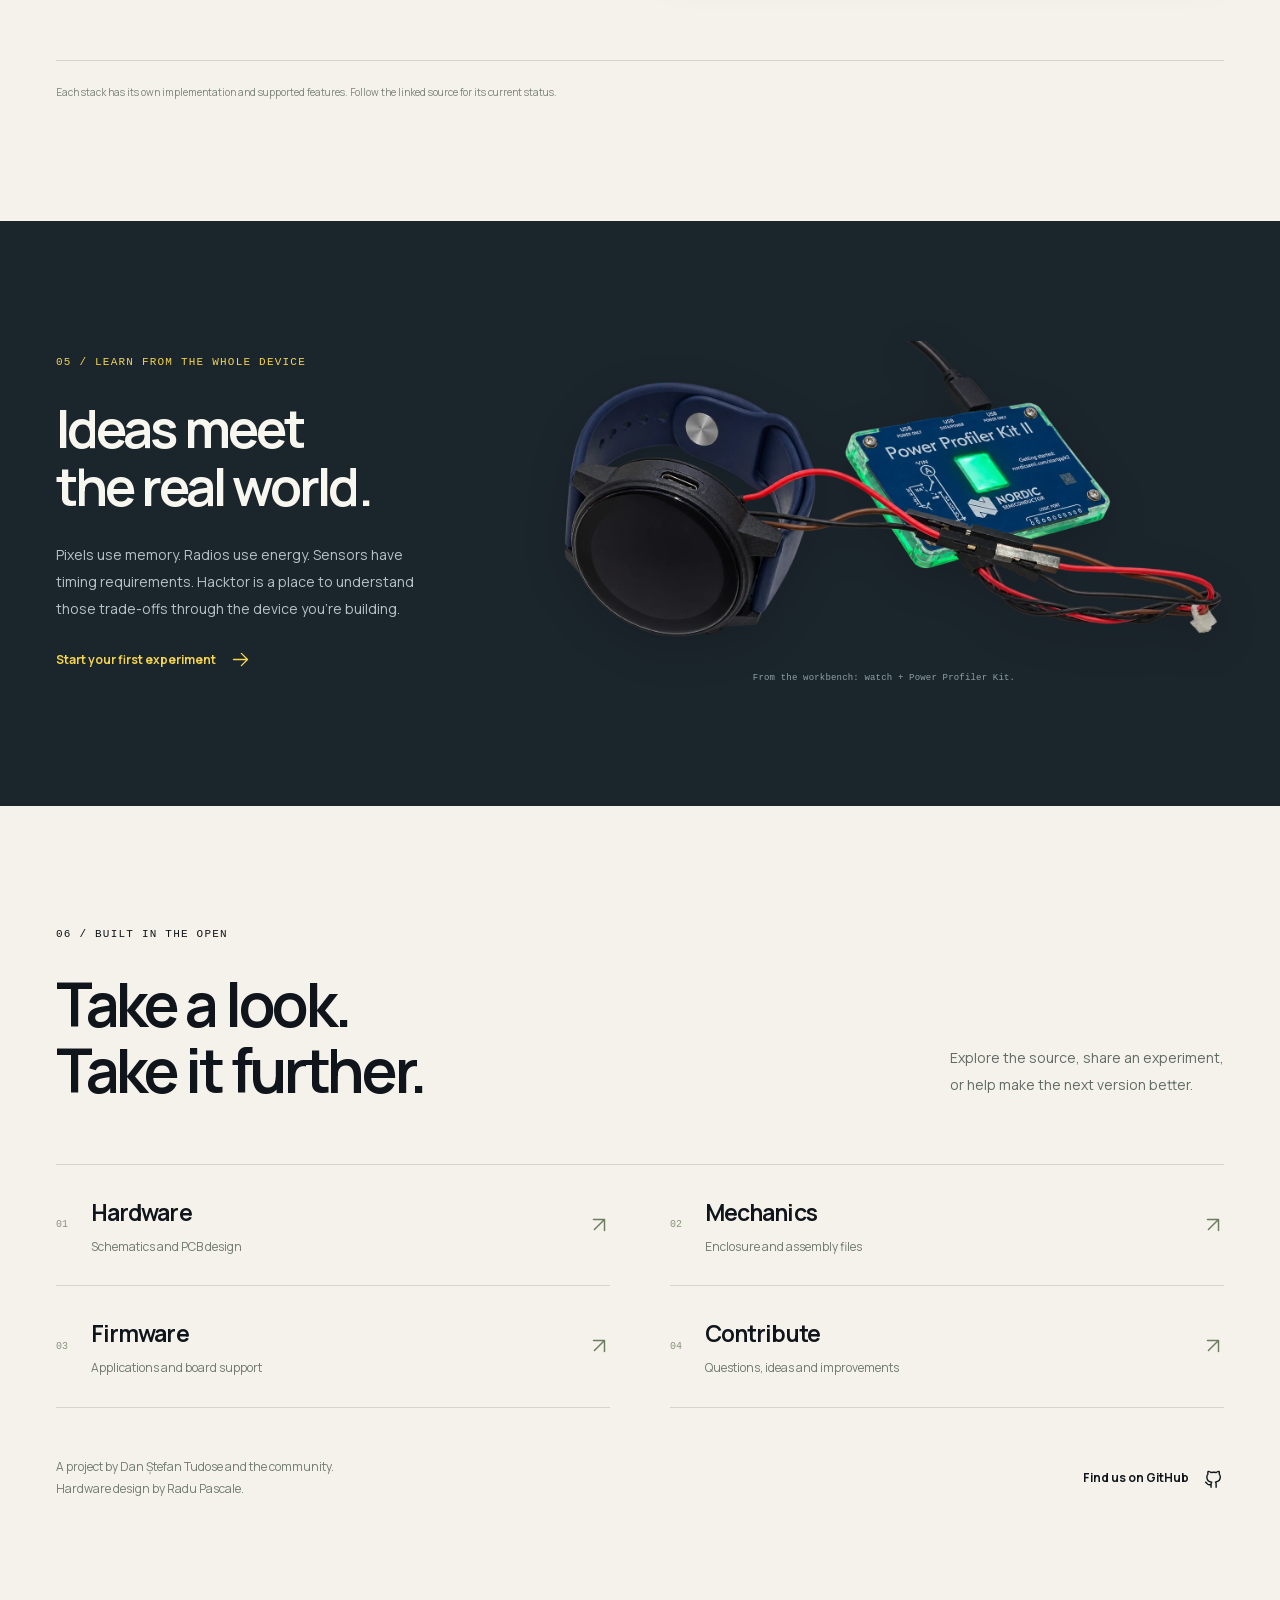
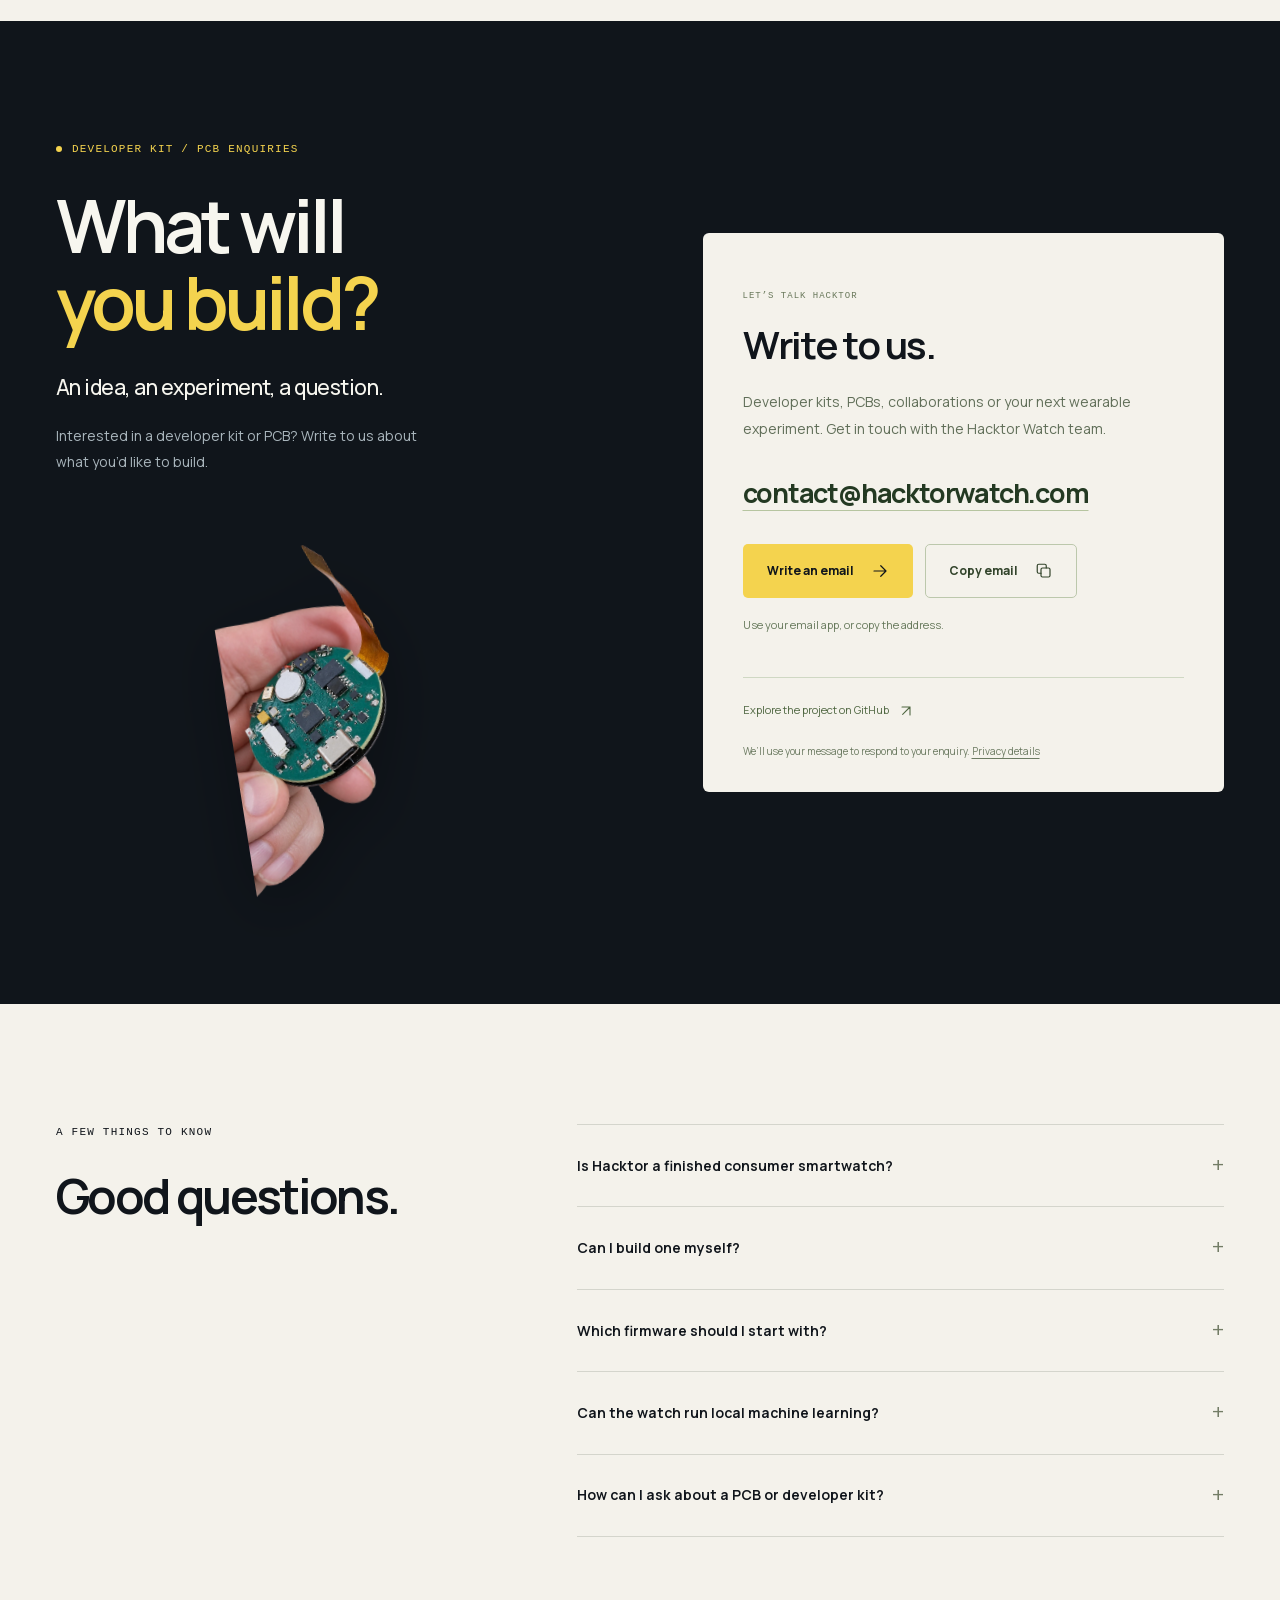
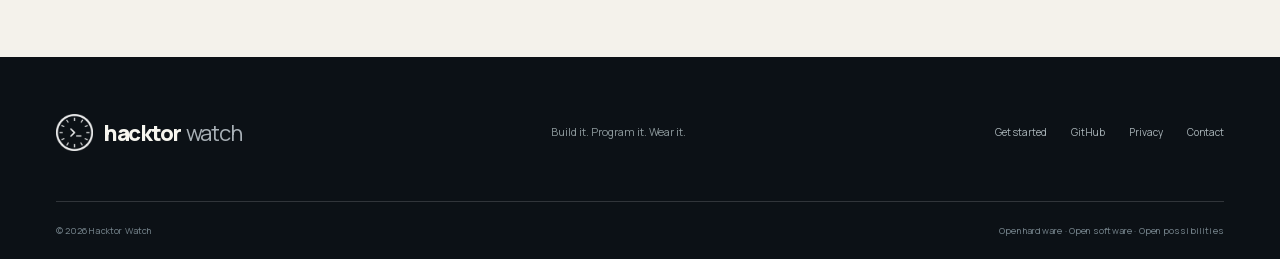
==== commit 9c03d3fe: "Add files via upload" ====
--- a/index.html
+++ b/index.html
@@ -81,7 +81,7 @@
             </button>
             <p id="demo-status" class="sr-only" role="status" aria-live="polite">Watchface animation loading.</p>
           </div>
-          <figcaption><span class="photo-index">001</span> Two watchfaces. One open platform.</figcaption>
+          <figcaption>Open platform for your next breakthrough app.</figcaption>
           <span class="photo-corner" aria-hidden="true">YOUR CODE. ON YOUR WRIST.</span>
         </figure>
       </div>
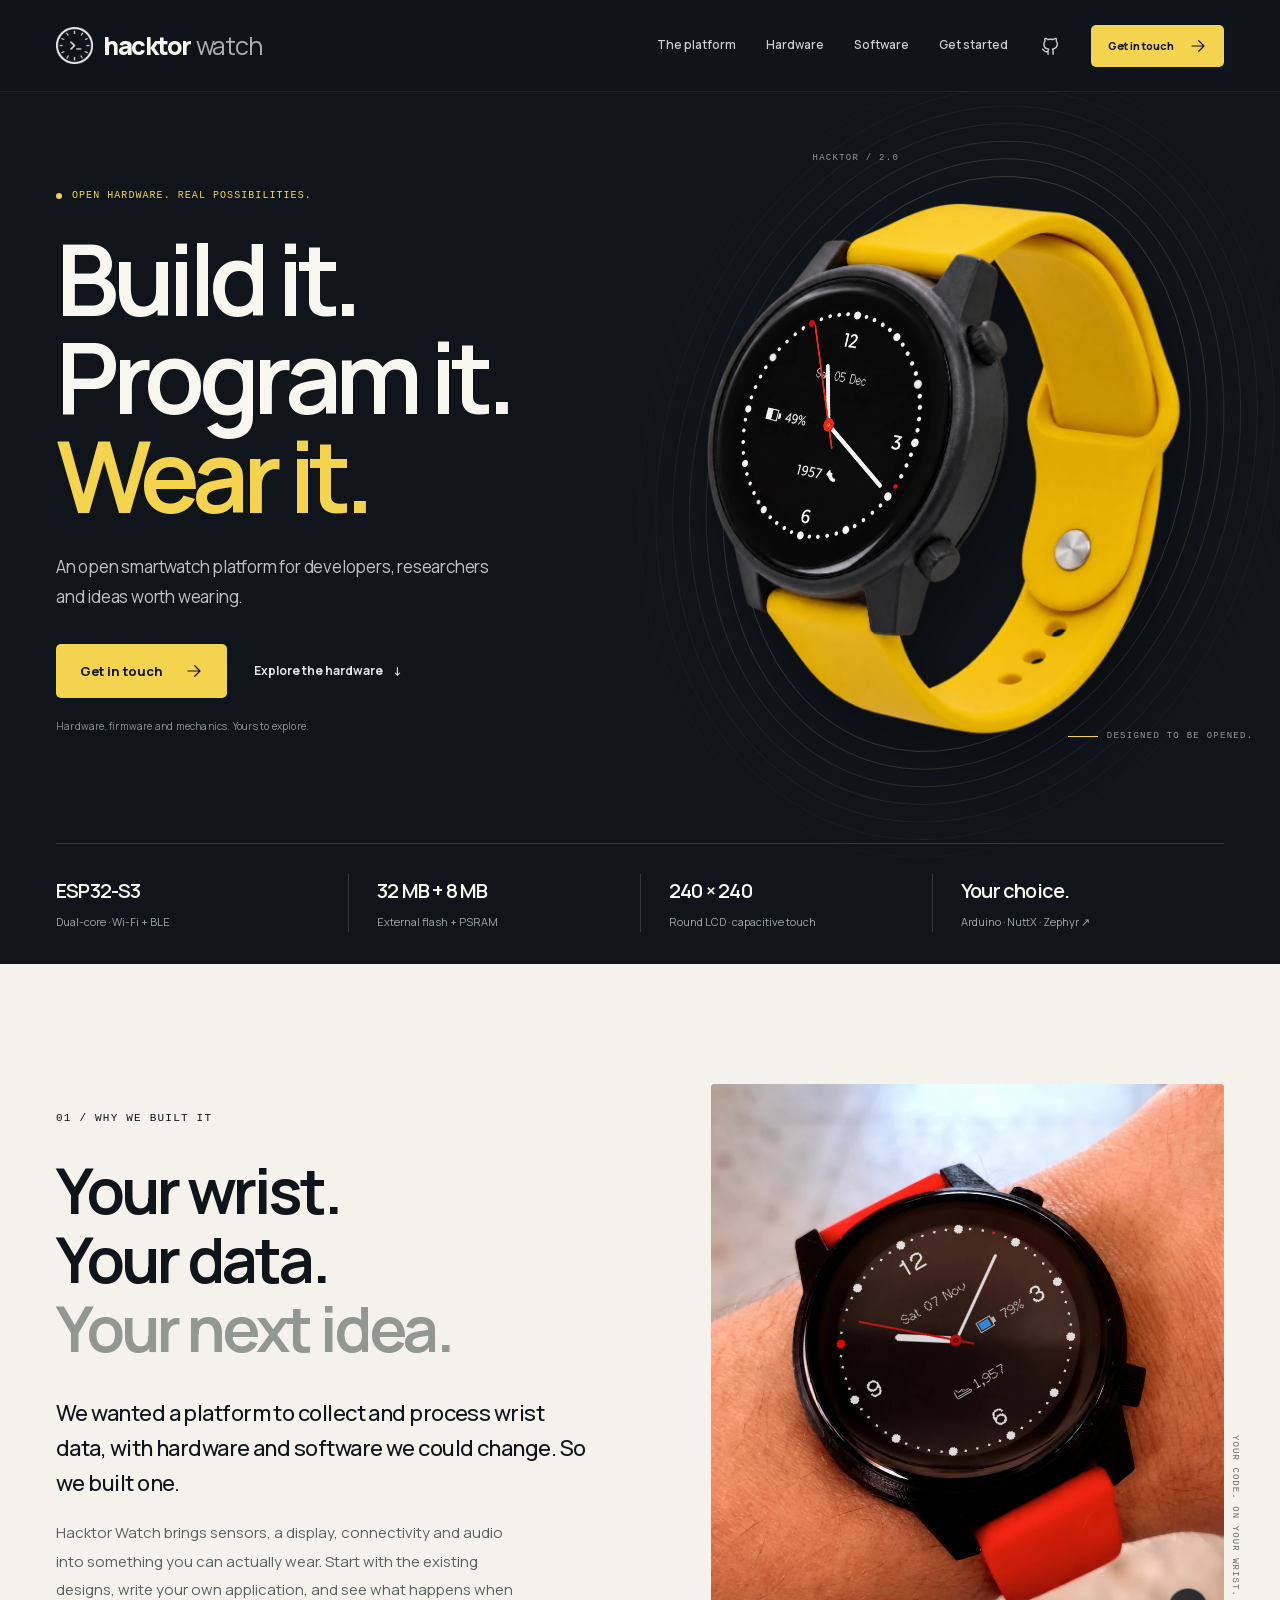
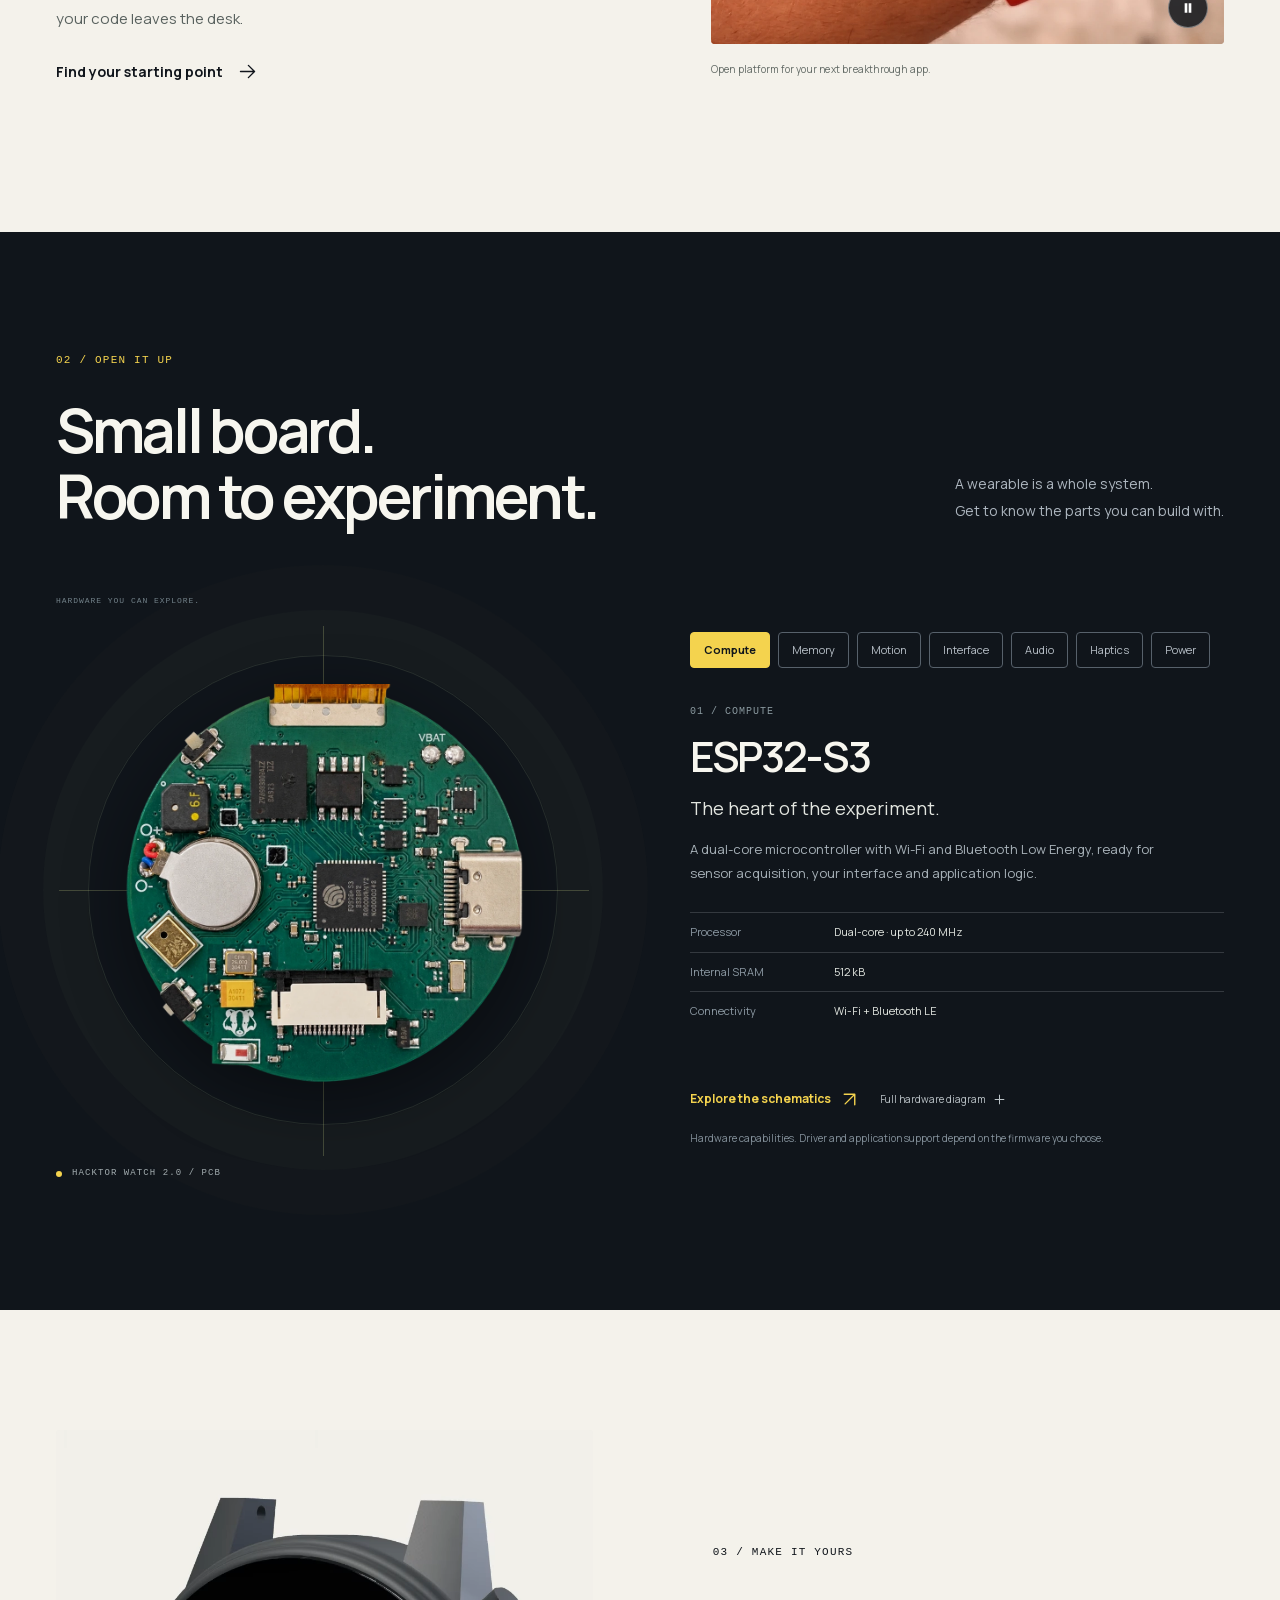
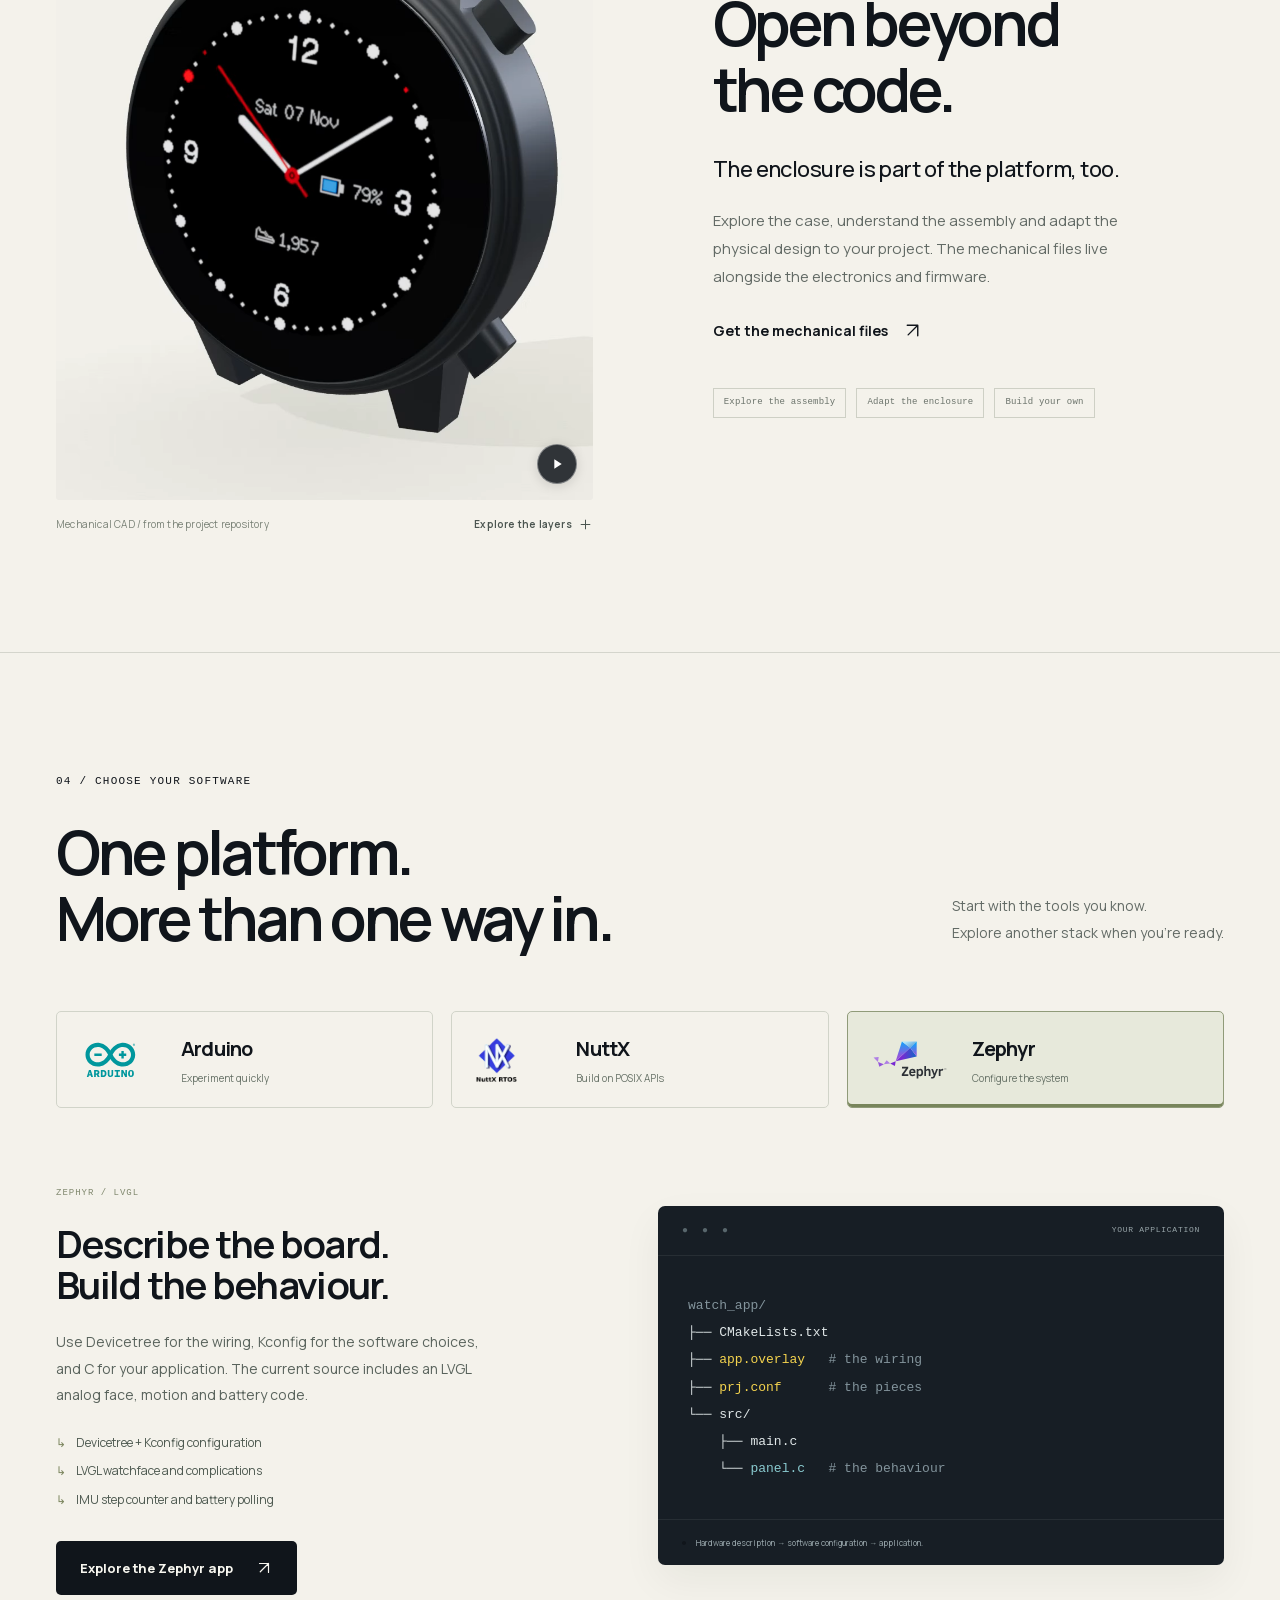
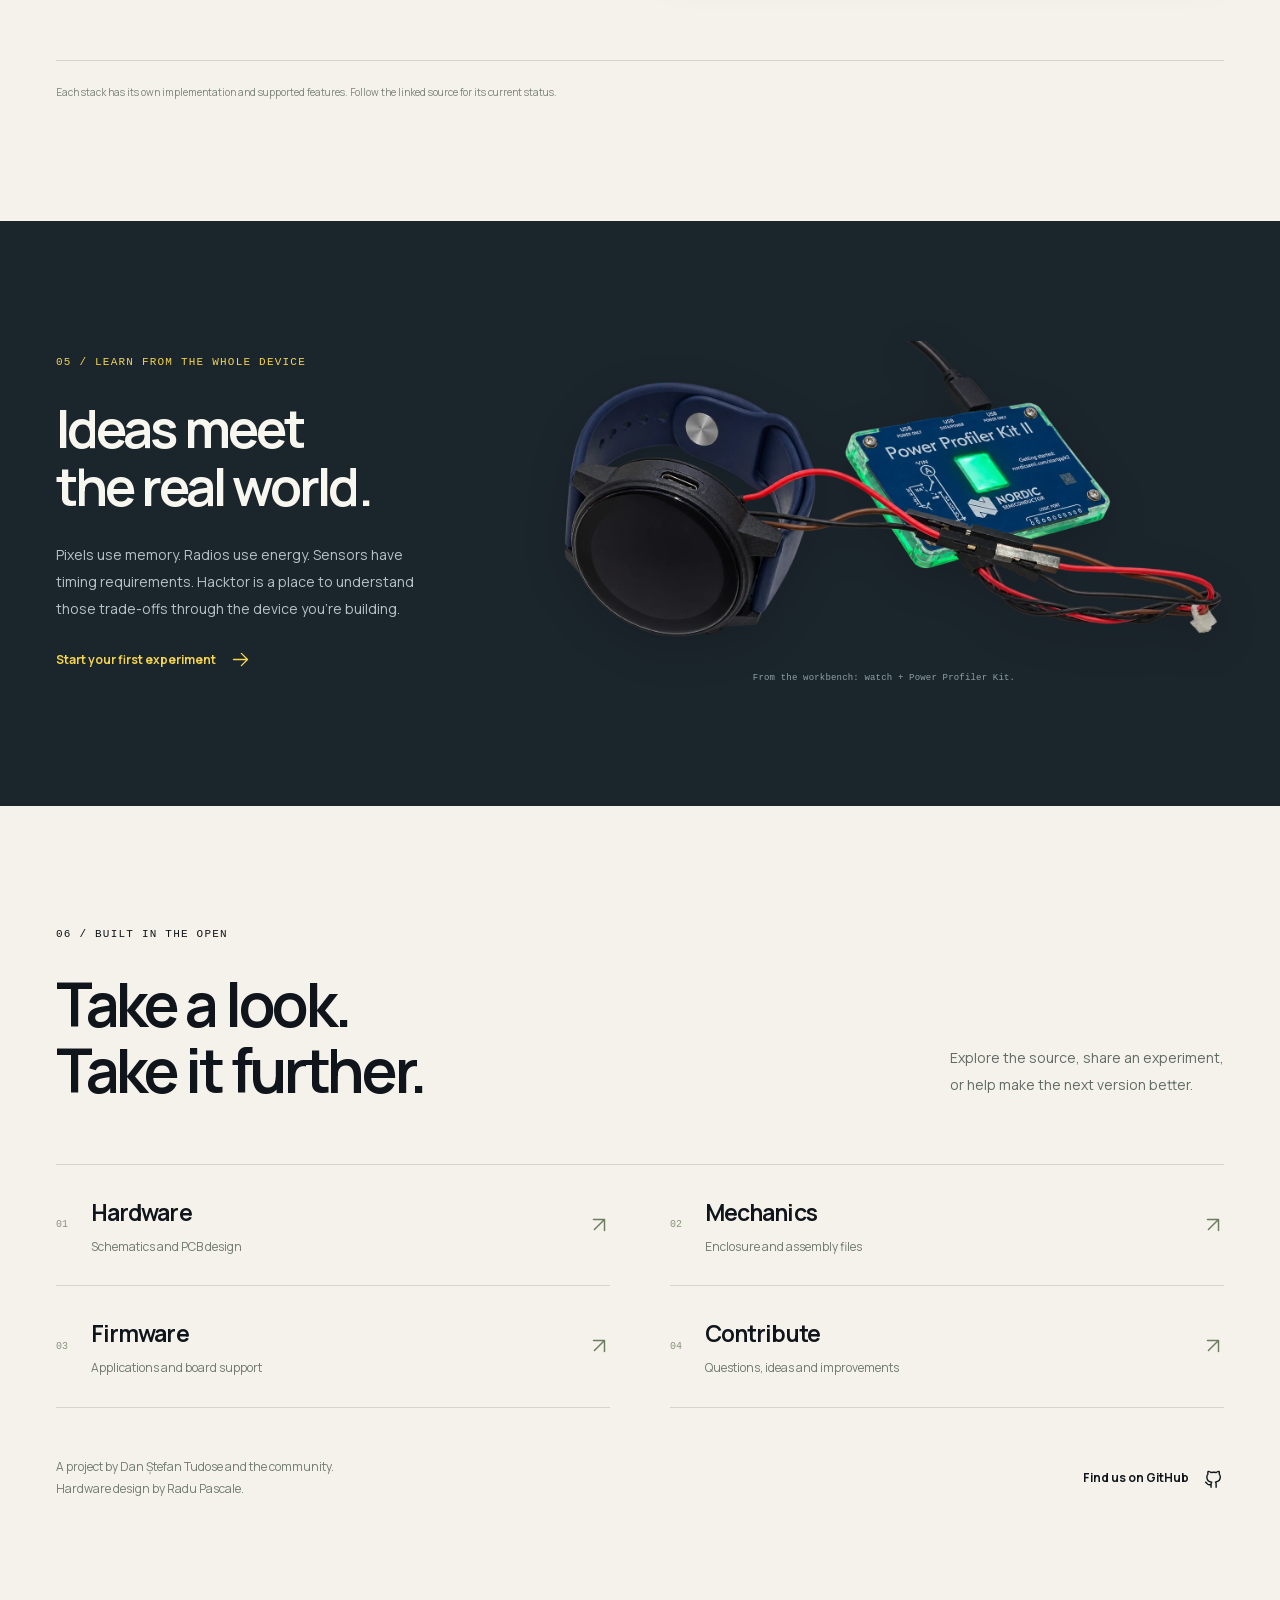
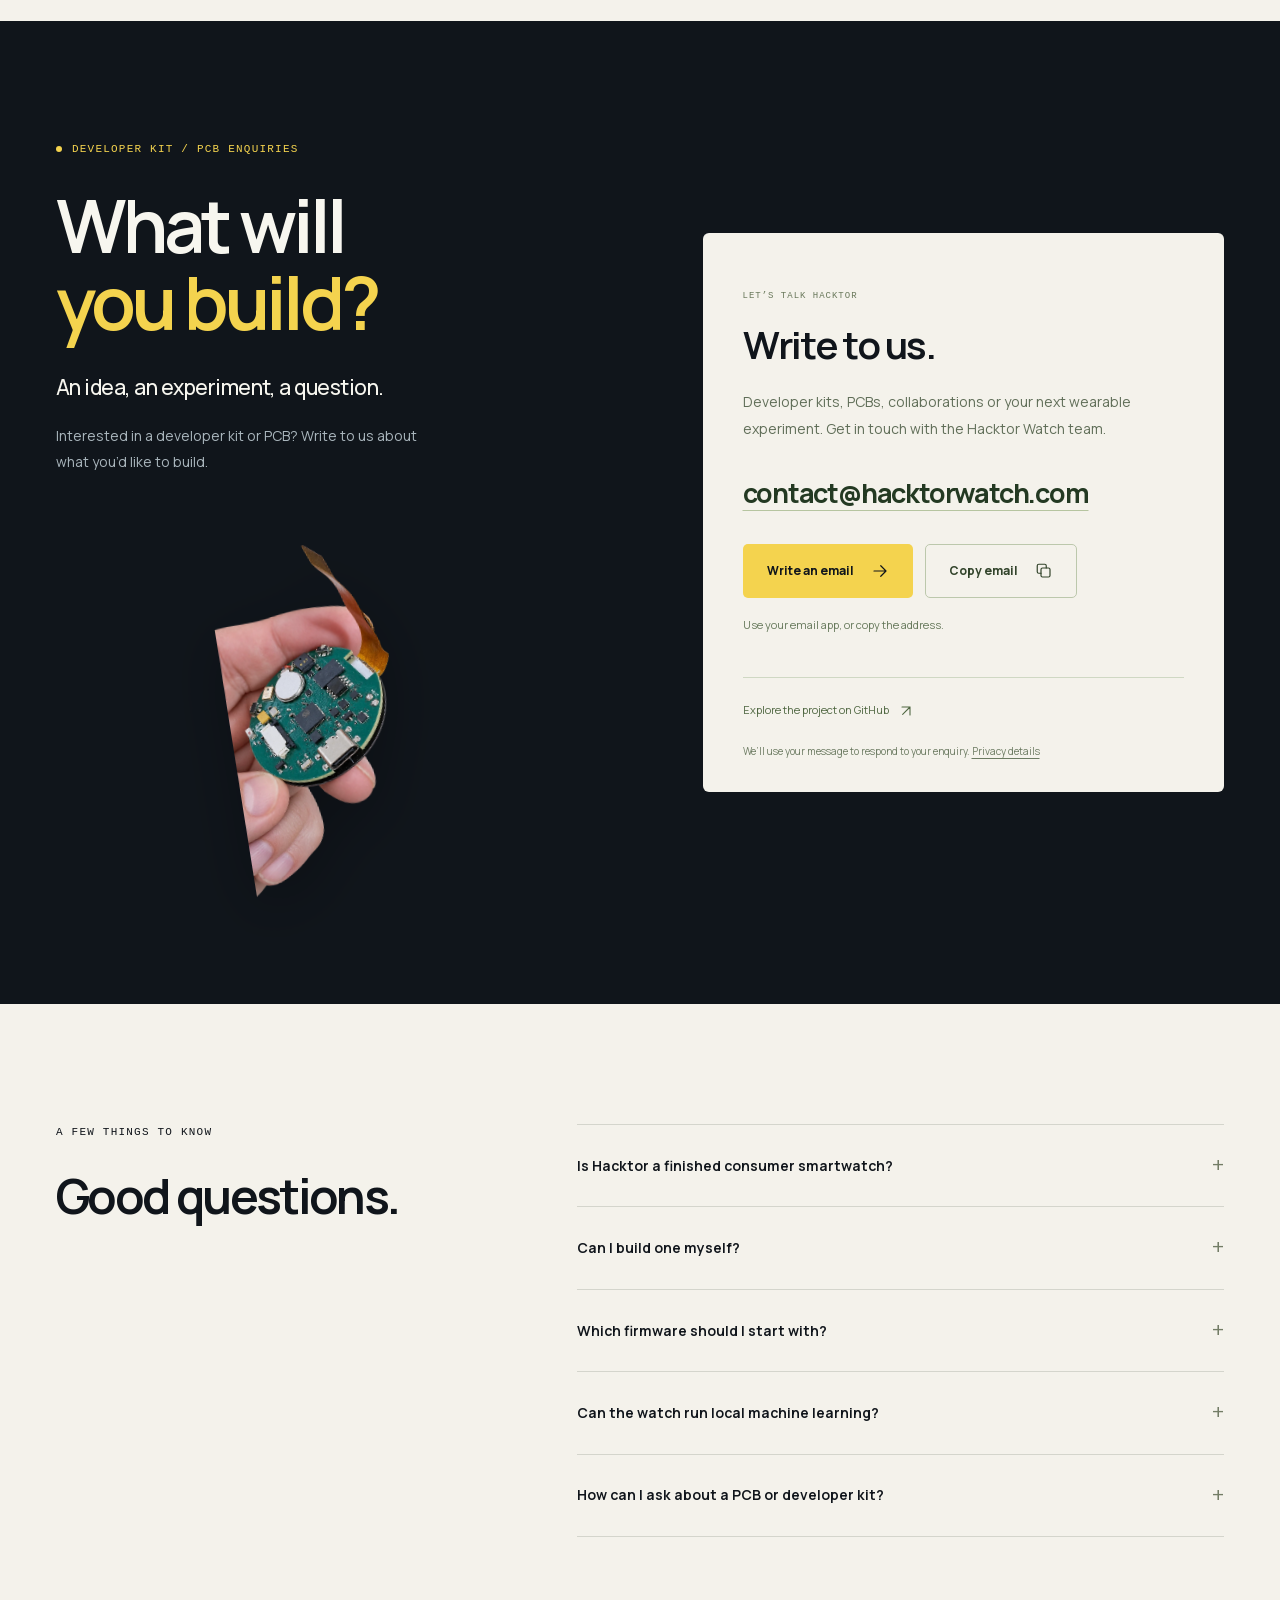
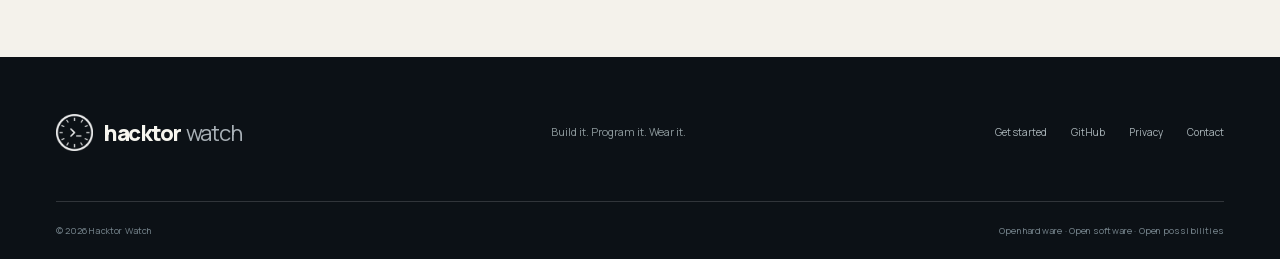
==== commit 350a1ef7: "Add files via upload" ====
--- a/index.html
+++ b/index.html
@@ -18,6 +18,8 @@
   <script src="app.js" defer></script>
   <script src="assets/watch-animation/watch-assets.js" defer></script>
   <script src="assets/watch-animation/watch-face-renderer.js" defer></script>
+  <script src="assets/hero-clock/dial.js" defer></script>
+  <script src="assets/hero-clock/hero-clock.js" defer></script>
   <script src="watch-demo/watch-demo.js" defer></script>
 <link rel="canonical" href="https://hacktorwatch.github.io/">
 <meta property="og:url" content="https://hacktorwatch.github.io/">
@@ -56,7 +58,10 @@
             <ellipse cx="350" cy="390" rx="208" ry="282"/><ellipse cx="350" cy="390" rx="224" ry="299"/><ellipse cx="350" cy="390" rx="240" ry="316"/><ellipse cx="350" cy="390" rx="256" ry="333"/><ellipse cx="350" cy="390" rx="272" ry="350"/><ellipse cx="350" cy="390" rx="288" ry="367"/><ellipse cx="350" cy="390" rx="304" ry="384"/>
           </g></svg>
           <span class="hero-coordinate hero-coordinate-top">HACKTOR / 2.0</span>
-          <picture><source media="(max-width: 640px)" srcset="assets/hero-watch-640.webp"><img class="hero-watch" src="assets/hero-watch.webp" width="1083" height="1319" alt="Hacktor Watch with a round analog watchface, black case and yellow strap" fetchpriority="high" decoding="async"></picture>
+          <div class="hero-watch" data-hero-clock>
+            <picture><source media="(max-width: 640px)" srcset="assets/hero-watch-640.webp"><img class="hero-watch-image" src="assets/hero-watch.webp" width="1083" height="1319" alt="Hacktor Watch with a round analog watchface, black case and yellow strap" fetchpriority="high" decoding="async"></picture>
+            <canvas data-hero-clock-canvas width="512" height="512" role="img" hidden aria-label="Hacktor Watch showing your local time and date, with 1957 steps and 49% battery.">Hacktor Watch showing your local time and date.</canvas>
+          </div>
           <span class="hero-coordinate hero-coordinate-bottom"><span></span> DESIGNED TO BE OPENED.</span>
         </div>
       </div>
--- a/styles.css
+++ b/styles.css
@@ -70,8 +70,11 @@
 .hero-explore{font-size:12px;gap:10px;color:#e2e5e5}
 .hero-note{font-size:10px;color:#89949e;margin-top:20px;letter-spacing:.02em}
 .hero-art{position:relative;display:flex;align-items:center;justify-content:center;min-height:650px;margin-right:-18px}
-.hero-art picture{display:block;position:relative;z-index:1;width:94%;max-width:510px}
-.hero-watch{width:100%;height:auto;max-height:650px;object-fit:contain;filter:drop-shadow(14px 27px 27px rgba(0,0,0,.35));animation:watch-float 12s ease-in-out infinite}
+.hero-art .hero-watch{display:block;position:relative;z-index:1;width:94%;max-width:510px}
+.hero-watch{aspect-ratio:1083/1319;filter:drop-shadow(14px 27px 27px rgba(0,0,0,.35));animation:watch-float 12s ease-in-out infinite}
+.hero-watch picture{display:block;width:100%;height:100%}
+.hero-watch-image{width:100%;height:100%;object-fit:fill}
+[data-hero-clock-canvas]{position:absolute;z-index:2;top:0;left:0;max-width:none;transform-origin:0 0;pointer-events:none}
 .hero-orbits{position:absolute;left:51%;top:50%;transform:translate(-50%,-50%);width:730px;max-width:none;height:auto;stroke:#8d956f;stroke-width:.7;opacity:.4}
 .hero-orbits ellipse:nth-child(2){opacity:.8}.hero-orbits ellipse:nth-child(3){opacity:.6}.hero-orbits ellipse:nth-child(4){opacity:.45}.hero-orbits ellipse:nth-child(5){opacity:.3}.hero-orbits ellipse:nth-child(6){opacity:.2}.hero-orbits ellipse:nth-child(7){opacity:.12}
 .hero-coordinate{position:absolute;z-index:2;color:#8d979d;font:9px/1.5 var(--mono);letter-spacing:.14em;white-space:nowrap}
@@ -280,10 +283,10 @@
 .error-page p{color:#a4b2b8;max-width:500px;margin-top:24px}
 .error-page .button-row{margin-top:35px}
 @keyframes watch-float{0%,100%{transform:translateY(0) rotate(-.4deg)}50%{transform:translateY(-12px) rotate(.4deg)}}
-@media(min-width:1600px){.hero-grid{min-height:800px}.hero h1{font-size:120px}.hero-art picture{max-width:550px}.hero-art{min-height:700px}.hero-watch{max-height:700px}}
-@media(max-width:1200px){.container{width:calc(100% - 80px)}.site-header{padding-inline:40px}.primary-nav{gap:22px}.brand{font-size:22px}.hero-grid{gap:10px;min-height:690px}.hero h1{font-size:8.3vw}.hero-art{min-height:600px}.hero-art picture{width:98%}.hero-coordinate-bottom{right:0;font-size:8px}.story-grid,.mechanics-grid{gap:70px}.hardware-explorer{gap:65px}.board-rings{width:380px;height:380px}.board-rings::before{height:440px}.board-rings::after{width:440px}.hardware-visual>img{height:540px}.hardware-visual{min-height:565px}.software-tabs button{padding:18px;grid-template-columns:65px 1fr;gap:12px}.software-tabs button>img{width:62px}.software-panel{gap:60px}.code-window pre{font-size:11px;padding:30px 24px}.contact-grid{gap:80px}.footer-top{gap:25px}.footer-links{gap:18px}.footer-top>p{display:none}}
+@media(min-width:1600px){.hero-grid{min-height:800px}.hero h1{font-size:120px}.hero-art .hero-watch{max-width:550px}.hero-art{min-height:700px}}
+@media(max-width:1200px){.container{width:calc(100% - 80px)}.site-header{padding-inline:40px}.primary-nav{gap:22px}.brand{font-size:22px}.hero-grid{gap:10px;min-height:690px}.hero h1{font-size:8.3vw}.hero-art{min-height:600px}.hero-art .hero-watch{width:98%}.hero-coordinate-bottom{right:0;font-size:8px}.story-grid,.mechanics-grid{gap:70px}.hardware-explorer{gap:65px}.board-rings{width:380px;height:380px}.board-rings::before{height:440px}.board-rings::after{width:440px}.hardware-visual>img{height:540px}.hardware-visual{min-height:565px}.software-tabs button{padding:18px;grid-template-columns:65px 1fr;gap:12px}.software-tabs button>img{width:62px}.software-panel{gap:60px}.code-window pre{font-size:11px;padding:30px 24px}.contact-grid{gap:80px}.footer-top{gap:25px}.footer-links{gap:18px}.footer-top>p{display:none}}
 @media(max-width:980px){.container{width:calc(100% - 64px)}.site-header{padding:18px 32px;min-height:78px}.primary-nav{gap:16px}.primary-nav>a:not(.button){font-size:11px}.primary-nav .button{font-size:10px;padding:10px 12px;gap:8px}.nav-github{display:none}.hero-grid{min-height:640px}.hero h1{font-size:8.8vw}.hero .eyebrow{font-size:8px;letter-spacing:.06em}.hero-art{min-height:530px}.hero-orbits{width:620px}.hero-copy{padding-top:10px}.hero-description{font-size:15px;max-width:350px}.hero .button-row{gap:20px}.hero .button{font-size:11px;padding:14px 17px;gap:15px}.hero-explore{font-size:10px}.hero-note{font-size:8px}.hero-coordinate-top{top:0;font-size:8px}.spec-value{font-size:17px}.spec-strip>div,.spec-strip>a{padding-inline:18px}.spec-label{font-size:9px}.section-space{padding-block:95px}.story-grid,.mechanics-grid{gap:50px}.watch-animation{height:480px}.story-copy h2{font-size:49px}.large-copy{font-size:19px}.story-copy>p:not(.eyebrow):not(.large-copy){font-size:13px}.section-heading{gap:40px}.section-heading>p{font-size:12px}.hardware-explorer{gap:45px}.hardware-panel h3{font-size:34px}.hardware-panel>.component-lead{font-size:16px}.hardware-panel>p:not(.component-index):not(.component-lead){font-size:12px}.component-facts>div{grid-template-columns:103px 1fr;font-size:10px;gap:12px}.hardware-visual>img{height:480px;max-width:95%}.hardware-visual{min-height:540px}.board-rings{width:310px;height:310px}.board-rings::before{height:370px}.board-rings::after{width:370px}.subsystem-tabs{gap:7px;margin-bottom:27px}.subsystem-tabs button{padding:7px 10px;font-size:10px}.mechanics-grid{gap:65px}.exploded-figure>a{min-height:450px}.exploded-figure img{max-height:450px}.mechanics-copy>p:not(.eyebrow):not(.large-copy){font-size:13px}.software-tabs button{grid-template-columns:1fr;text-align:center;justify-items:center}.software-tabs button>img{grid-row:auto;object-position:center;margin-bottom:10px}.software-tabs .stack-role{font-size:9px}.software-panel{gap:45px}.stack-copy h3{font-size:30px}.stack-copy>p{font-size:12px}.code-window pre{font-size:10px;padding:28px 20px}.lab-grid{gap:50px;grid-template-columns:.9fr 1.1fr}.lab-grid>div>p:not(.eyebrow){font-size:12px}.lab h2{font-size:43px}.contact-grid{gap:50px}.contact-section h2{font-size:64px}.contact-copy>.eyebrow{font-size:9px}.contact-copy>.large-copy{font-size:18px}.contact-copy>p:not(.eyebrow):not(.large-copy){font-size:12px}.faq-grid{gap:55px;grid-template-columns:.75fr 1.25fr}.faq h2{font-size:38px}.reading-layout{grid-template-columns:190px 1fr;gap:45px}.guide-grid{gap:10px}.guide-grid a{padding:18px 14px}}
-@media(max-width:760px){html{scroll-padding-top:85px}.container{width:calc(100% - 44px)}.site-header{min-height:74px;padding:18px 22px}.brand{font-size:23px}.brand>img{width:31px;height:31px}.js .menu-toggle{display:block}.js .primary-nav{display:none;position:absolute;top:74px;left:0;right:0;padding:22px;background:#111820;border-bottom:1px solid #ffffff20;box-shadow:0 22px 30px #0003;flex-direction:column;align-items:stretch;gap:0}.js .primary-nav.is-open{display:flex}.primary-nav>a:not(.button){padding:13px 2px;font-size:14px}.primary-nav .button{margin-top:15px;font-size:12px;padding:16px}.nav-github{display:none}.menu-toggle[aria-expanded=true] span:first-child{transform:translateY(3.5px) rotate(45deg)}.menu-toggle[aria-expanded=true] span:last-child{transform:translateY(-3.5px) rotate(-45deg)}.no-js .site-header{flex-wrap:wrap}.no-js .primary-nav{flex-wrap:wrap;gap:10px 20px}.no-js .primary-nav>a{font-size:11px!important;padding:4px!important}.hero-grid{display:flex;flex-direction:column;gap:0;min-height:auto;padding-top:43px;padding-bottom:25px}.hero-copy{align-self:stretch;padding-top:0}.hero .eyebrow{font-size:8px;gap:8px;margin-bottom:26px;letter-spacing:.08em}.hero h1{font-size:clamp(61px,13.3vw,99px);line-height:1.02;letter-spacing:-.065em}.hero-description{max-width:425px;font-size:15px;line-height:1.8;margin-top:23px}.hero .button-row{gap:24px;margin-top:24px}.hero .button{font-size:11px;min-height:48px;padding:14px 18px}.hero-explore{font-size:10px}.hero-note{font-size:8px;margin-top:17px}.hero-art{width:100%;min-height:0;aspect-ratio:1/1.15;margin:30px 0 0;max-width:510px}.hero-art picture{width:78%;max-width:385px}.hero-watch{max-height:530px}.hero-orbits{width:120%;left:50%}.hero-coordinate-top{left:8%;top:8%;font-size:7px}.hero-coordinate-bottom{font-size:7px;bottom:7%;right:2%}.spec-strip{grid-template-columns:1fr 1fr;padding-block:23px;gap:25px 20px}.spec-strip>div,.spec-strip>a{padding:0 0 0 15px;border-left:1px solid var(--line)}.spec-strip>:nth-child(odd){padding-left:0;border:0}.spec-value{font-size:18px}.spec-label{font-size:9px}.section-space{padding-block:76px}.eyebrow{font-size:9px;letter-spacing:.08em;margin-bottom:22px}.story-grid{grid-template-columns:1fr;gap:43px}.story-copy h2{font-size:clamp(45px,9vw,64px)}.story-copy .large-copy{max-width:500px;font-size:21px;margin-top:26px}.story-copy>p:not(.eyebrow):not(.large-copy){font-size:14px;max-width:560px}.story-copy .text-link{font-size:12px;margin-top:23px}.wrist-figure{width:100%;max-width:560px;padding-bottom:0}.watch-animation{height:450px}.watch-animation>img,.watch-animation>canvas{object-position:50% 57%}.photo-corner{display:none}.wrist-figure figcaption{font-size:9px;margin-top:13px}.section-heading{display:block;margin-bottom:37px}.section-heading h2{font-size:clamp(37px,8vw,54px)}.section-heading>p{font-size:13px;margin-top:23px;line-height:1.8}.hardware-explorer{display:flex;flex-direction:column;gap:40px;margin-top:30px}.hardware-visual{width:100%;min-height:0;height:490px;max-width:480px}.hardware-visual>img{height:450px;max-width:88%}.board-rings{width:310px;height:310px}.hardware-controls{width:100%}.board-scale{font-size:7px}.board-label{font-size:7px;bottom:0}.subsystem-tabs{gap:8px;margin-bottom:28px}.subsystem-tabs button{font-size:11px;padding:9px 13px}.hardware-panel{min-height:348px}.hardware-panel h3{font-size:36px}.hardware-panel>.component-lead{font-size:18px}.hardware-panel>p:not(.component-index):not(.component-lead){font-size:13px;max-width:100%}.component-facts>div{font-size:11px;grid-template-columns:115px 1fr;gap:14px}.hardware-links{margin-top:25px;gap:20px}.hardware-links .text-link{font-size:11px}.fine-print{font-size:9px}.hardware-controls>.fine-print{max-width:none}.mechanics-grid{display:flex;flex-direction:column-reverse;gap:45px}.mechanics-copy{width:100%}.mechanics-copy h2{font-size:48px}.mechanics-copy .large-copy{font-size:20px;margin-top:25px}.mechanics-copy>p:not(.eyebrow):not(.large-copy){font-size:14px;max-width:550px}.mechanics-copy .text-link{font-size:12px;margin-top:24px}.mechanical-tags{margin-top:28px}.exploded-figure{width:100%;max-width:550px}.exploded-figure>a{min-height:450px}.exploded-figure img{max-height:450px}.software-tabs{gap:8px;margin-bottom:24px}.software-tabs button{padding:15px 8px 13px;min-height:140px}.software-tabs button>img{height:33px;width:57px}.software-tabs button>span:not(.stack-role){font-size:17px}.software-tabs .stack-role{font-size:8px;line-height:1.6}.software-panel{grid-template-columns:1fr;gap:34px;padding:13px 0 5px}.stack-copy h3{font-size:35px;margin-top:15px}.stack-copy>p{font-size:14px;max-width:none;margin-top:21px}.plain-feature-list{margin-block:20px 25px}.plain-feature-list li{font-size:12px}.stack-copy .button{font-size:11px}.code-window pre{font-size:11px;padding:27px 20px;line-height:2.2}.code-window-header{padding:16px 20px}.code-window-footer{font-size:8px;padding:16px 20px}.software-note{font-size:10px;line-height:1.9;margin-top:28px;padding-top:20px}.lab-grid{grid-template-columns:1fr;gap:42px}.lab h2{font-size:48px}.lab-grid>div>p:not(.eyebrow){font-size:14px;max-width:550px;margin-top:25px}.lab .text-link{font-size:12px;margin-top:22px}.lab figcaption{font-size:8px;margin-top:19px}.repo-links{grid-template-columns:1fr;gap:0}.repo-links>a{padding-block:23px;gap:21px}.repo-links strong{font-size:22px}.repo-links small{font-size:11px}.repo-index{font-size:9px}.repo-links .icon{width:19px;height:19px}.project-credit{display:block;margin-top:32px}.project-credit>p{font-size:11px}.project-credit .text-link{margin-top:22px}.contact-grid{grid-template-columns:1fr;gap:42px}.contact-section h2{font-size:66px}.contact-copy .large-copy{font-size:20px;margin-top:25px}.contact-copy>p:not(.eyebrow):not(.large-copy){font-size:14px;max-width:440px}.contact-board{height:250px;width:180px;margin:25px auto 0}.faq h2{font-size:43px}.faq-list summary{font-size:13px;padding-block:20px}.faq-list details p{font-size:12px;padding-right:8px}.footer-top{flex-wrap:wrap;gap:30px;padding-bottom:35px}.footer-top .brand{font-size:23px}.footer-links{width:100%;flex-wrap:wrap;font-size:11px;gap:20px 25px}.footer-bottom{padding-block:22px;display:block;font-size:9px}.footer-bottom span{display:block}.footer-bottom span+span{margin-top:7px}.image-dialog{padding:42px 15px 22px;max-height:90svh}.dialog-image-wrap>img{max-height:65svh}.image-dialog>p{font-size:10px;padding-top:15px}.page-hero{padding:58px 0}.page-hero h1{font-size:48px}.page-hero>.container>p:not(.eyebrow){font-size:15px;margin-top:22px}.page-hero .button-row{gap:15px}.reading-layout{display:block;padding-block:35px 70px}.page-toc{position:static;display:flex;flex-wrap:wrap;gap:2px 25px;margin-bottom:45px;padding-top:12px}.page-toc a{font-size:10px;padding:8px 0}.reading-content>section{padding-bottom:38px;margin-bottom:36px}.reading-content h2{font-size:30px}.reading-content h3{font-size:23px}.reading-content p,.reading-content ul,.reading-content ol{font-size:13px}.guide-grid{grid-template-columns:1fr;gap:12px}.guide-grid a{font-size:14px;padding:20px}.guide-grid a>span{font-size:12px}.guide-links a{font-size:12px;padding:14px}.guide-note{font-size:11px;padding:18px}.error-page{padding-block:80px}.error-page h1{font-size:80px}.error-page h2{font-size:35px}.error-page p{font-size:14px}}
+@media(max-width:760px){html{scroll-padding-top:85px}.container{width:calc(100% - 44px)}.site-header{min-height:74px;padding:18px 22px}.brand{font-size:23px}.brand>img{width:31px;height:31px}.js .menu-toggle{display:block}.js .primary-nav{display:none;position:absolute;top:74px;left:0;right:0;padding:22px;background:#111820;border-bottom:1px solid #ffffff20;box-shadow:0 22px 30px #0003;flex-direction:column;align-items:stretch;gap:0}.js .primary-nav.is-open{display:flex}.primary-nav>a:not(.button){padding:13px 2px;font-size:14px}.primary-nav .button{margin-top:15px;font-size:12px;padding:16px}.nav-github{display:none}.menu-toggle[aria-expanded=true] span:first-child{transform:translateY(3.5px) rotate(45deg)}.menu-toggle[aria-expanded=true] span:last-child{transform:translateY(-3.5px) rotate(-45deg)}.no-js .site-header{flex-wrap:wrap}.no-js .primary-nav{flex-wrap:wrap;gap:10px 20px}.no-js .primary-nav>a{font-size:11px!important;padding:4px!important}.hero-grid{display:flex;flex-direction:column;gap:0;min-height:auto;padding-top:43px;padding-bottom:25px}.hero-copy{align-self:stretch;padding-top:0}.hero .eyebrow{font-size:8px;gap:8px;margin-bottom:26px;letter-spacing:.08em}.hero h1{font-size:clamp(61px,13.3vw,99px);line-height:1.02;letter-spacing:-.065em}.hero-description{max-width:425px;font-size:15px;line-height:1.8;margin-top:23px}.hero .button-row{gap:24px;margin-top:24px}.hero .button{font-size:11px;min-height:48px;padding:14px 18px}.hero-explore{font-size:10px}.hero-note{font-size:8px;margin-top:17px}.hero-art{width:100%;min-height:0;aspect-ratio:1/1.15;margin:30px 0 0;max-width:510px}.hero-art .hero-watch{width:78%;max-width:385px}.hero-orbits{width:120%;left:50%}.hero-coordinate-top{left:8%;top:8%;font-size:7px}.hero-coordinate-bottom{font-size:7px;bottom:7%;right:2%}.spec-strip{grid-template-columns:1fr 1fr;padding-block:23px;gap:25px 20px}.spec-strip>div,.spec-strip>a{padding:0 0 0 15px;border-left:1px solid var(--line)}.spec-strip>:nth-child(odd){padding-left:0;border:0}.spec-value{font-size:18px}.spec-label{font-size:9px}.section-space{padding-block:76px}.eyebrow{font-size:9px;letter-spacing:.08em;margin-bottom:22px}.story-grid{grid-template-columns:1fr;gap:43px}.story-copy h2{font-size:clamp(45px,9vw,64px)}.story-copy .large-copy{max-width:500px;font-size:21px;margin-top:26px}.story-copy>p:not(.eyebrow):not(.large-copy){font-size:14px;max-width:560px}.story-copy .text-link{font-size:12px;margin-top:23px}.wrist-figure{width:100%;max-width:560px;padding-bottom:0}.watch-animation{height:450px}.watch-animation>img,.watch-animation>canvas{object-position:50% 57%}.photo-corner{display:none}.wrist-figure figcaption{font-size:9px;margin-top:13px}.section-heading{display:block;margin-bottom:37px}.section-heading h2{font-size:clamp(37px,8vw,54px)}.section-heading>p{font-size:13px;margin-top:23px;line-height:1.8}.hardware-explorer{display:flex;flex-direction:column;gap:40px;margin-top:30px}.hardware-visual{width:100%;min-height:0;height:490px;max-width:480px}.hardware-visual>img{height:450px;max-width:88%}.board-rings{width:310px;height:310px}.hardware-controls{width:100%}.board-scale{font-size:7px}.board-label{font-size:7px;bottom:0}.subsystem-tabs{gap:8px;margin-bottom:28px}.subsystem-tabs button{font-size:11px;padding:9px 13px}.hardware-panel{min-height:348px}.hardware-panel h3{font-size:36px}.hardware-panel>.component-lead{font-size:18px}.hardware-panel>p:not(.component-index):not(.component-lead){font-size:13px;max-width:100%}.component-facts>div{font-size:11px;grid-template-columns:115px 1fr;gap:14px}.hardware-links{margin-top:25px;gap:20px}.hardware-links .text-link{font-size:11px}.fine-print{font-size:9px}.hardware-controls>.fine-print{max-width:none}.mechanics-grid{display:flex;flex-direction:column-reverse;gap:45px}.mechanics-copy{width:100%}.mechanics-copy h2{font-size:48px}.mechanics-copy .large-copy{font-size:20px;margin-top:25px}.mechanics-copy>p:not(.eyebrow):not(.large-copy){font-size:14px;max-width:550px}.mechanics-copy .text-link{font-size:12px;margin-top:24px}.mechanical-tags{margin-top:28px}.exploded-figure{width:100%;max-width:550px}.exploded-figure>a{min-height:450px}.exploded-figure img{max-height:450px}.software-tabs{gap:8px;margin-bottom:24px}.software-tabs button{padding:15px 8px 13px;min-height:140px}.software-tabs button>img{height:33px;width:57px}.software-tabs button>span:not(.stack-role){font-size:17px}.software-tabs .stack-role{font-size:8px;line-height:1.6}.software-panel{grid-template-columns:1fr;gap:34px;padding:13px 0 5px}.stack-copy h3{font-size:35px;margin-top:15px}.stack-copy>p{font-size:14px;max-width:none;margin-top:21px}.plain-feature-list{margin-block:20px 25px}.plain-feature-list li{font-size:12px}.stack-copy .button{font-size:11px}.code-window pre{font-size:11px;padding:27px 20px;line-height:2.2}.code-window-header{padding:16px 20px}.code-window-footer{font-size:8px;padding:16px 20px}.software-note{font-size:10px;line-height:1.9;margin-top:28px;padding-top:20px}.lab-grid{grid-template-columns:1fr;gap:42px}.lab h2{font-size:48px}.lab-grid>div>p:not(.eyebrow){font-size:14px;max-width:550px;margin-top:25px}.lab .text-link{font-size:12px;margin-top:22px}.lab figcaption{font-size:8px;margin-top:19px}.repo-links{grid-template-columns:1fr;gap:0}.repo-links>a{padding-block:23px;gap:21px}.repo-links strong{font-size:22px}.repo-links small{font-size:11px}.repo-index{font-size:9px}.repo-links .icon{width:19px;height:19px}.project-credit{display:block;margin-top:32px}.project-credit>p{font-size:11px}.project-credit .text-link{margin-top:22px}.contact-grid{grid-template-columns:1fr;gap:42px}.contact-section h2{font-size:66px}.contact-copy .large-copy{font-size:20px;margin-top:25px}.contact-copy>p:not(.eyebrow):not(.large-copy){font-size:14px;max-width:440px}.contact-board{height:250px;width:180px;margin:25px auto 0}.faq h2{font-size:43px}.faq-list summary{font-size:13px;padding-block:20px}.faq-list details p{font-size:12px;padding-right:8px}.footer-top{flex-wrap:wrap;gap:30px;padding-bottom:35px}.footer-top .brand{font-size:23px}.footer-links{width:100%;flex-wrap:wrap;font-size:11px;gap:20px 25px}.footer-bottom{padding-block:22px;display:block;font-size:9px}.footer-bottom span{display:block}.footer-bottom span+span{margin-top:7px}.image-dialog{padding:42px 15px 22px;max-height:90svh}.dialog-image-wrap>img{max-height:65svh}.image-dialog>p{font-size:10px;padding-top:15px}.page-hero{padding:58px 0}.page-hero h1{font-size:48px}.page-hero>.container>p:not(.eyebrow){font-size:15px;margin-top:22px}.page-hero .button-row{gap:15px}.reading-layout{display:block;padding-block:35px 70px}.page-toc{position:static;display:flex;flex-wrap:wrap;gap:2px 25px;margin-bottom:45px;padding-top:12px}.page-toc a{font-size:10px;padding:8px 0}.reading-content>section{padding-bottom:38px;margin-bottom:36px}.reading-content h2{font-size:30px}.reading-content h3{font-size:23px}.reading-content p,.reading-content ul,.reading-content ol{font-size:13px}.guide-grid{grid-template-columns:1fr;gap:12px}.guide-grid a{font-size:14px;padding:20px}.guide-grid a>span{font-size:12px}.guide-links a{font-size:12px;padding:14px}.guide-note{font-size:11px;padding:18px}.error-page{padding-block:80px}.error-page h1{font-size:80px}.error-page h2{font-size:35px}.error-page p{font-size:14px}}
 @media(max-width:360px){.container{width:calc(100% - 36px)}.site-header{padding-inline:18px}.hero h1{font-size:13.2vw}.hero .eyebrow{font-size:7px}.hero-description{font-size:13px}.hero .button-row{gap:19px}.hero .button{font-size:10px;gap:12px;padding-inline:15px}.hero-explore{font-size:9px}.hero-art{margin-top:25px}.spec-value{font-size:15px}.spec-label{font-size:8px}.hardware-visual{height:440px}.hardware-visual>img{height:410px}.board-rings{width:270px;height:270px}.board-rings::before{height:330px}.board-rings::after{width:330px}.component-facts>div{font-size:10px;grid-template-columns:100px 1fr}.software-tabs button>span:not(.stack-role){font-size:15px}.software-tabs .stack-role{font-size:7px}.software-tabs button>img{width:50px}.code-window pre{font-size:9px}.contact-section h2{font-size:57px}}
 @media(prefers-reduced-motion:reduce){html{scroll-behavior:auto}*,*::before,*::after{animation:none!important;transition:none!important}.js [data-reveal]{opacity:1;transform:none}}
 
